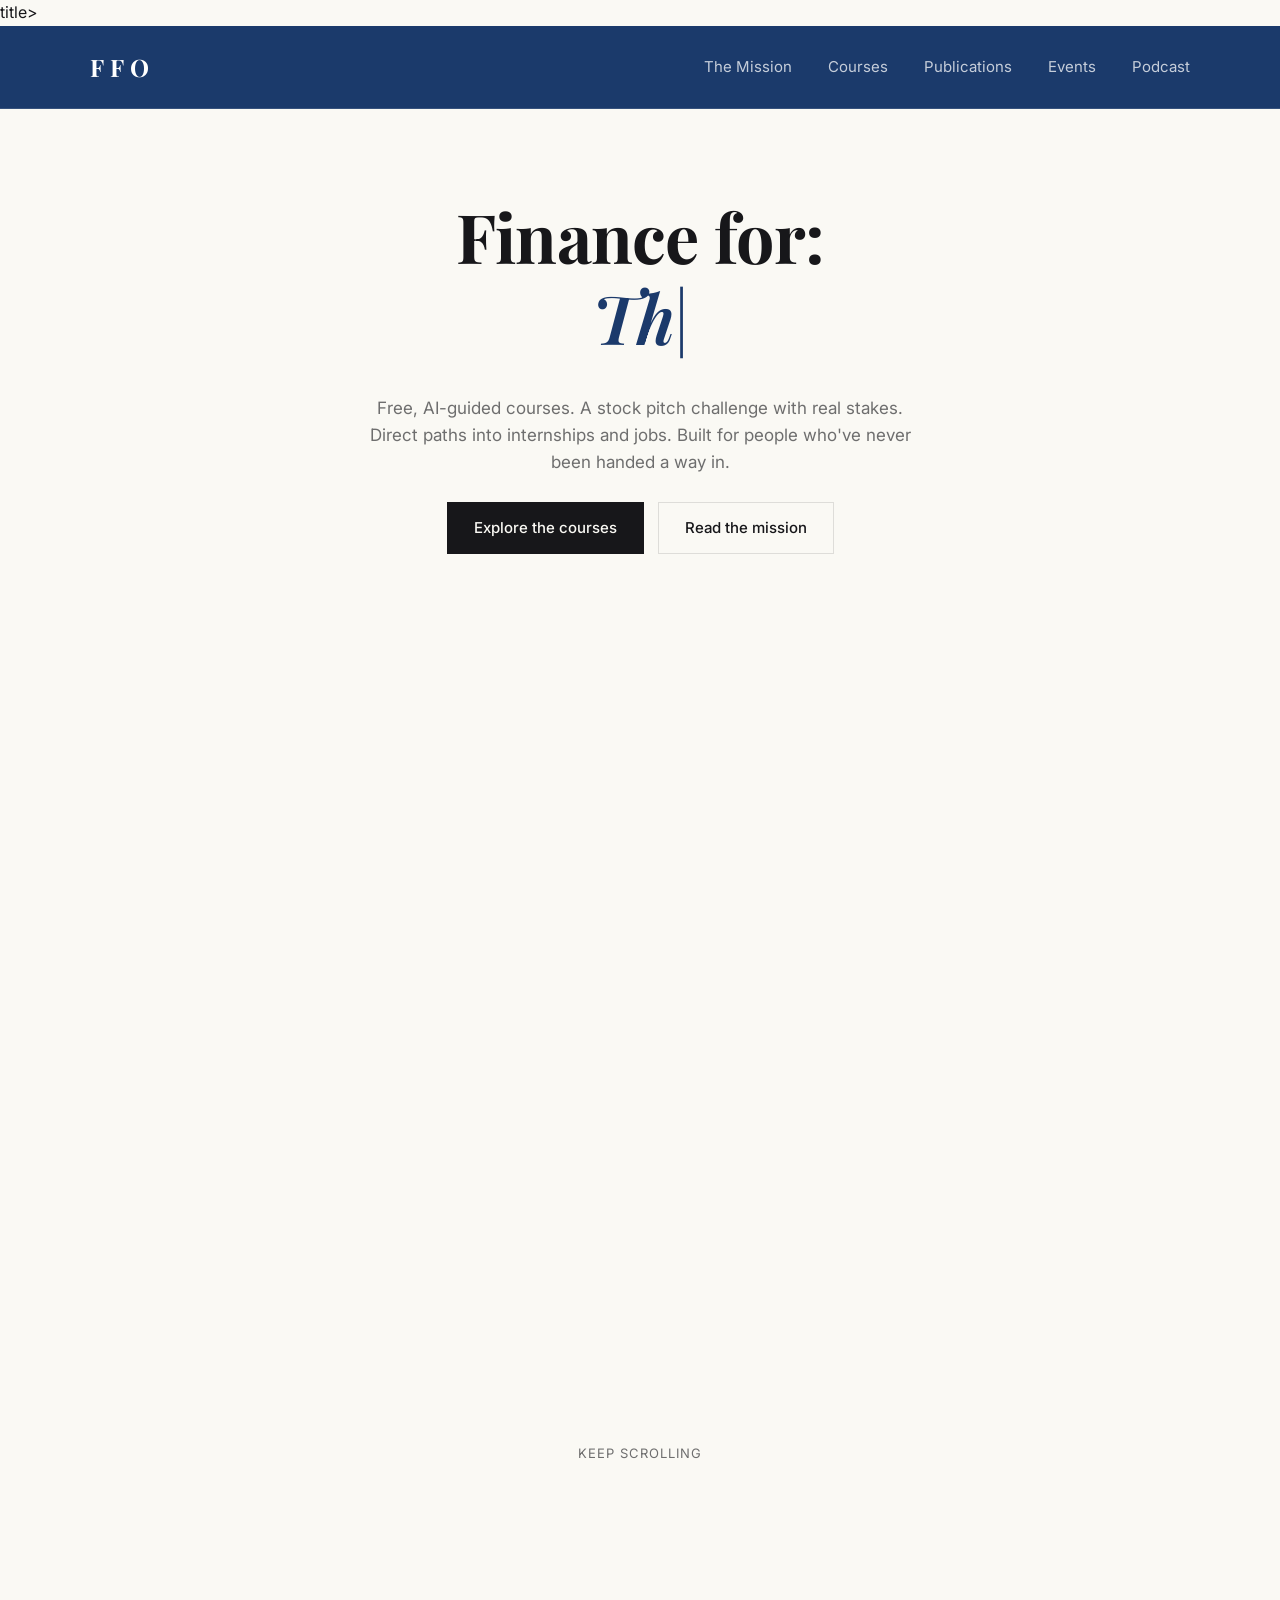
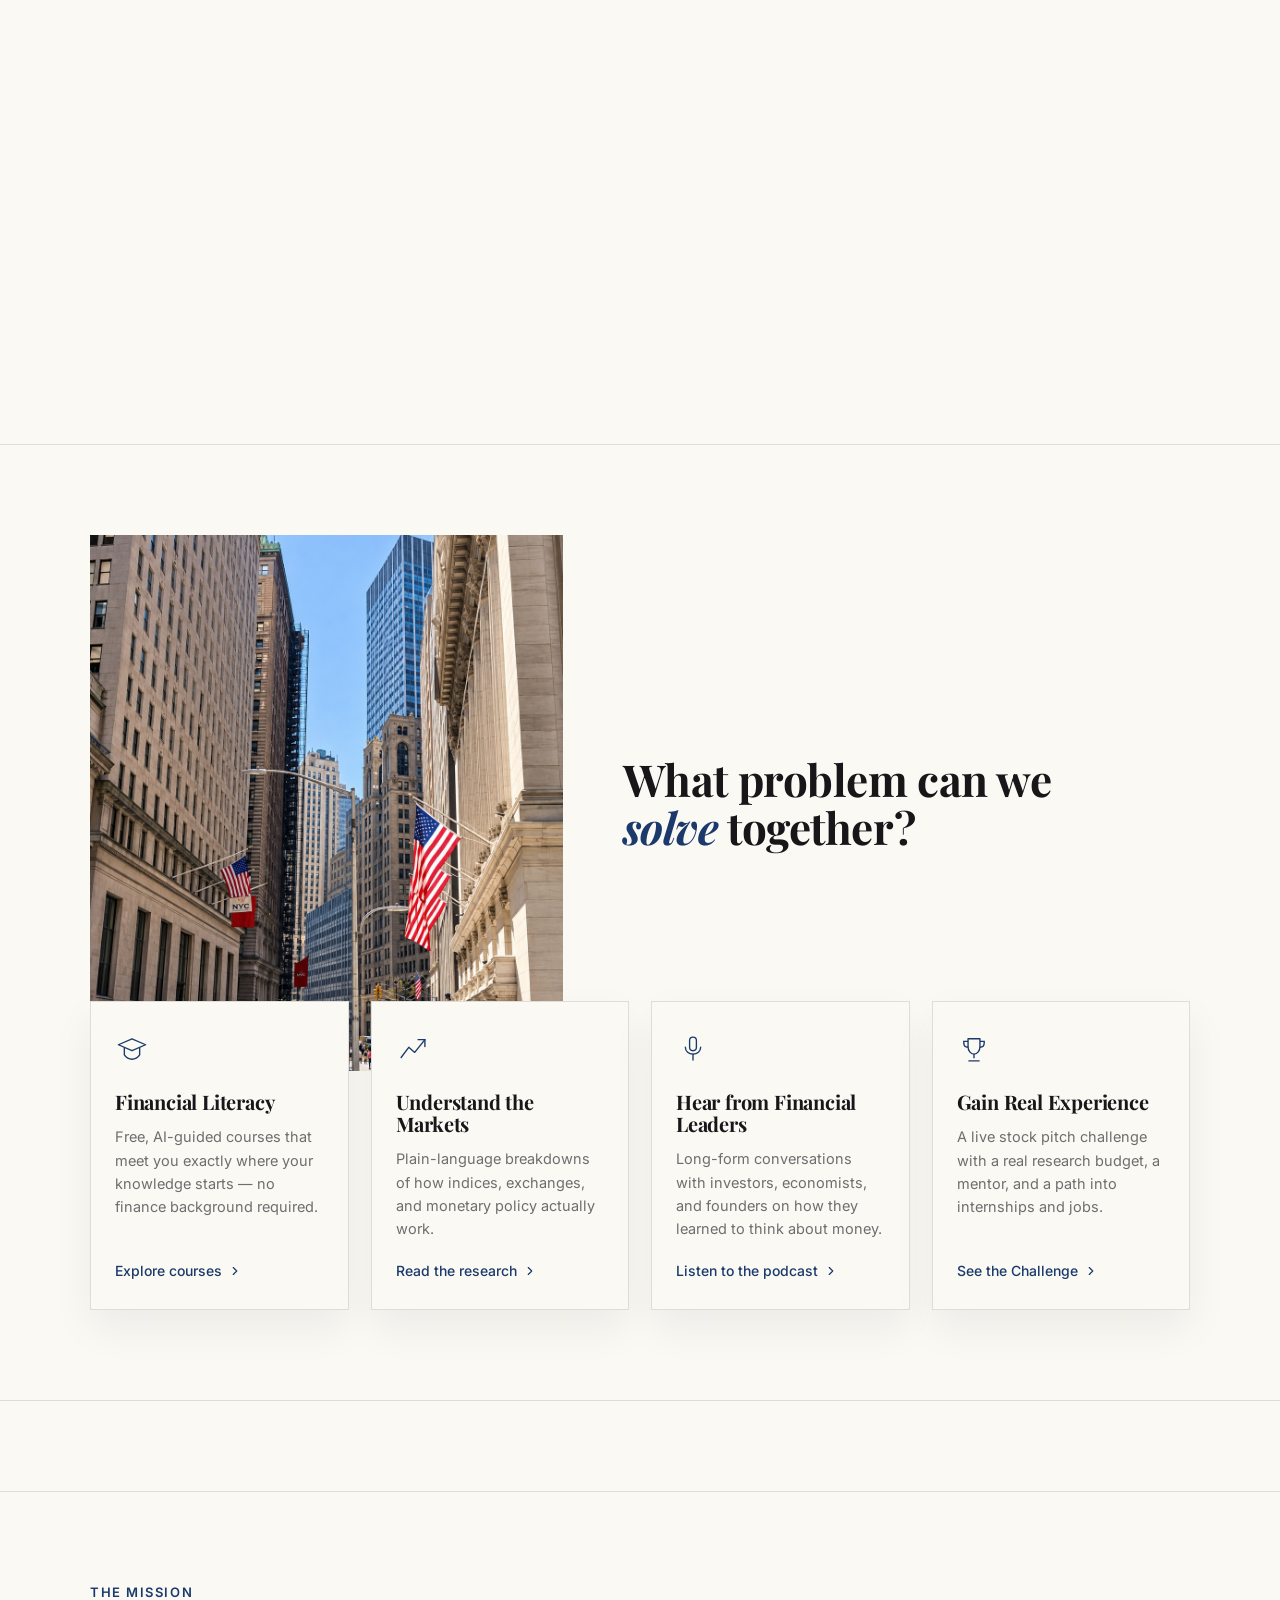
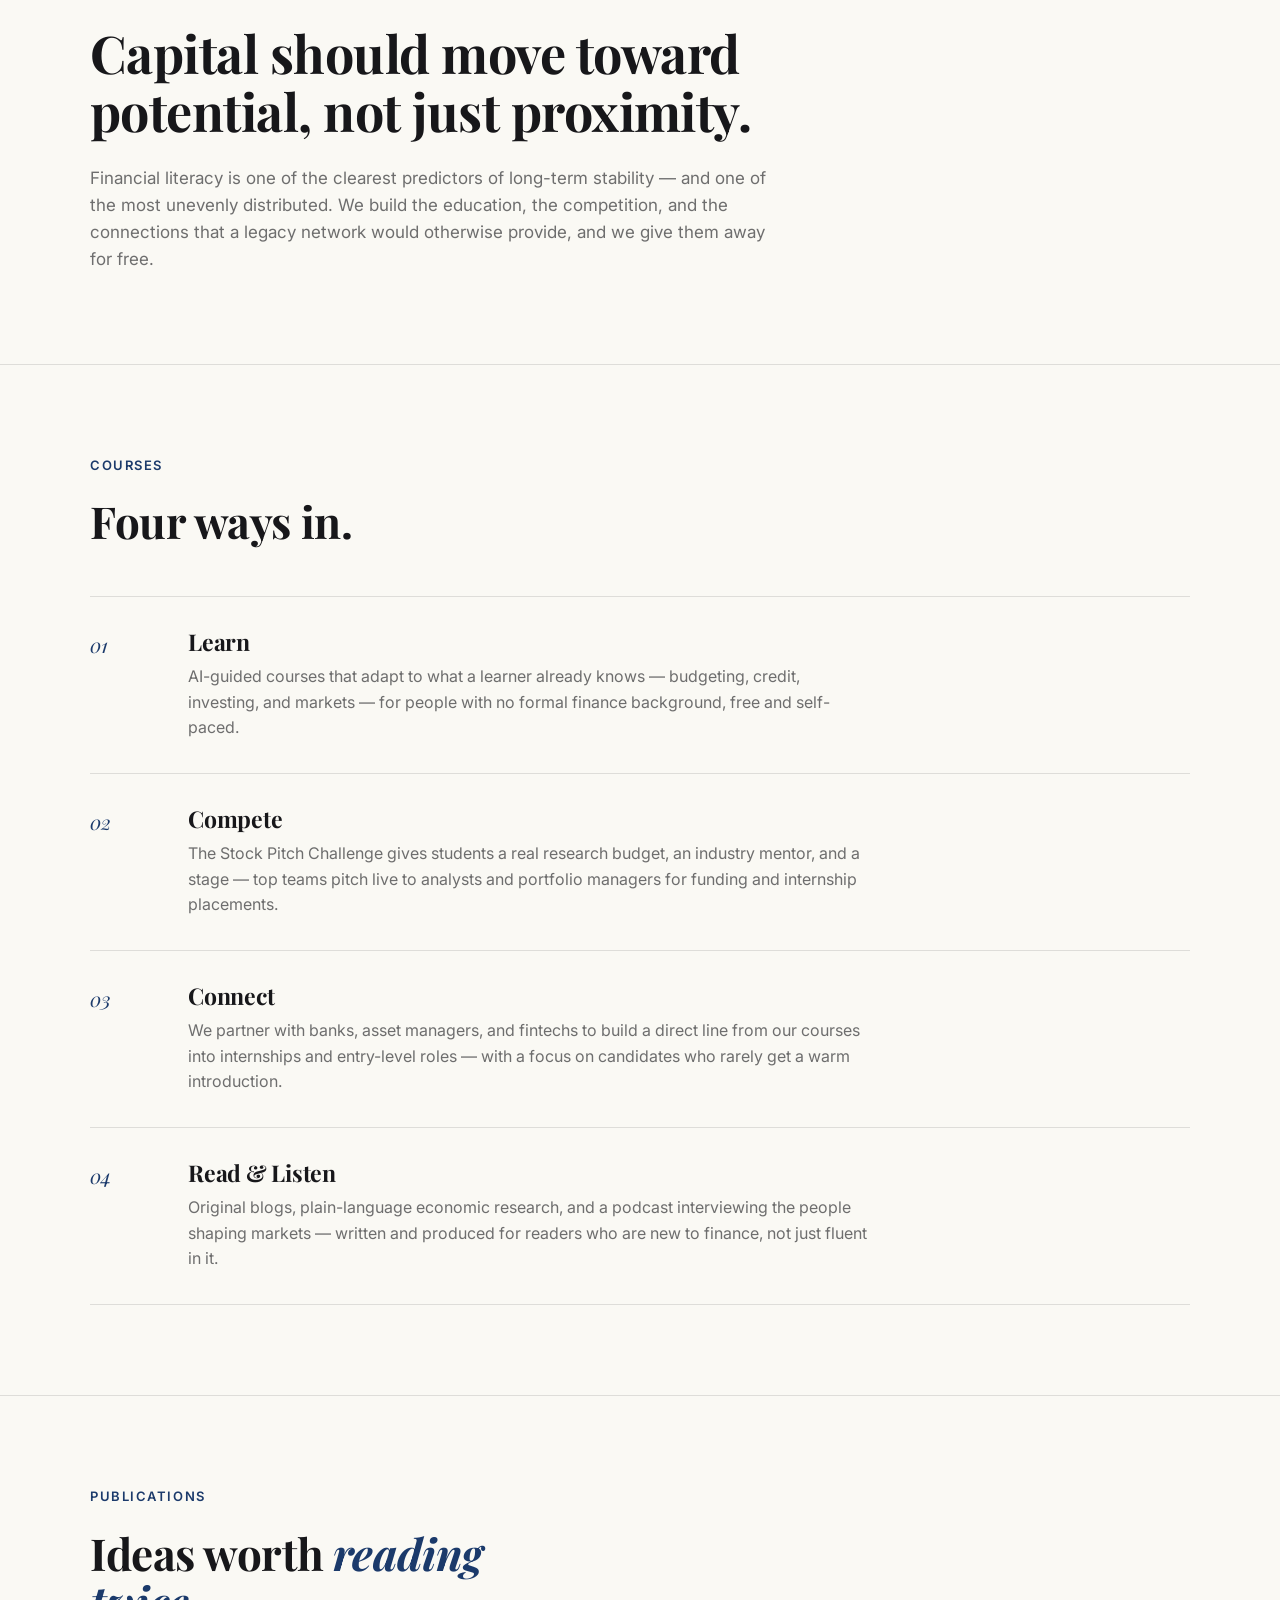
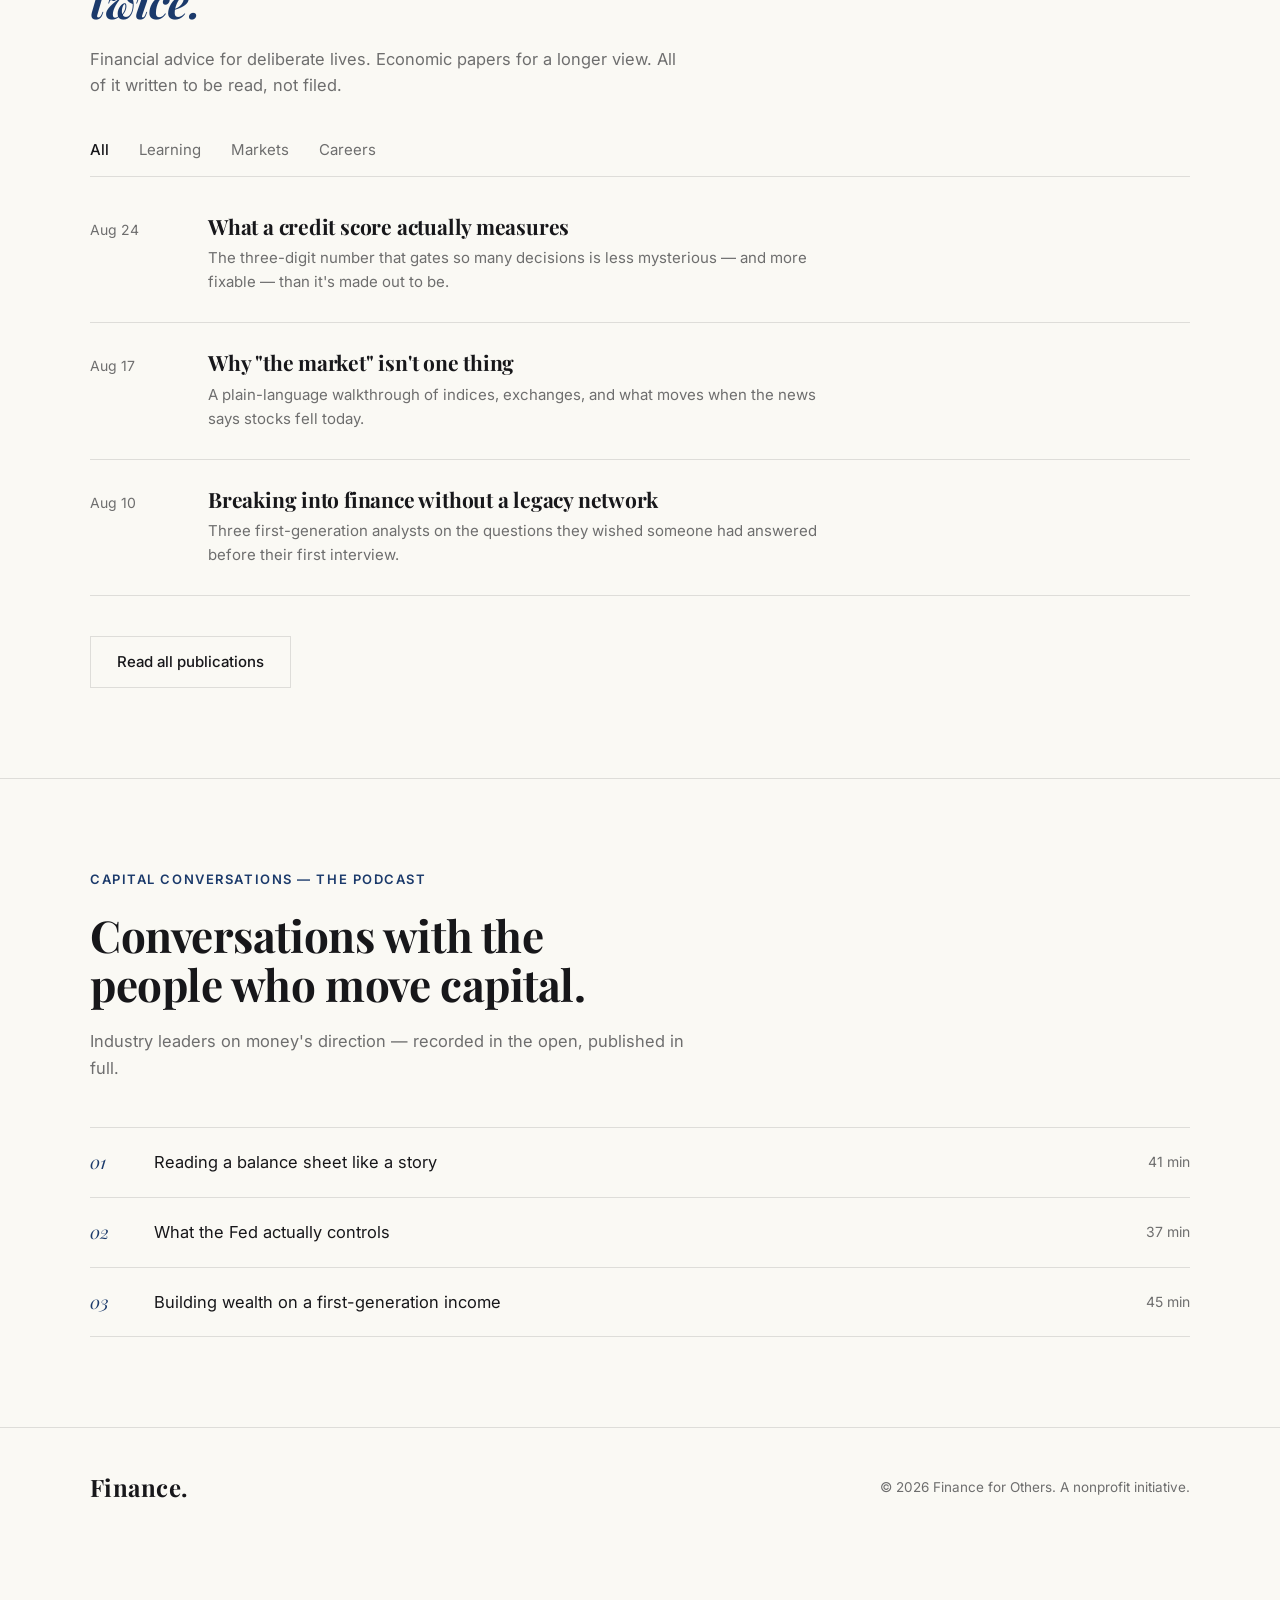
==== index.html @ cf1dfcec "Update index.html" ====
<!DOCTYPE html>
<html lang="en">
<head>
<meta charset="UTF-8">
<meta name="viewport" content="width=device-width, initial-scale=1.0">
<title>Finance for Others — Capital as a Bridge</title>title>
<meta name="description" content="Free AI-guided finance courses, a global stock pitch challenge, and real pathways into finance careers for people who've been kept outside the room.">
<link rel="preconnect" href="https://fonts.googleapis.com">
<link rel="preconnect" href="https://fonts.gstatic.com" crossorigin>
<link href="https://fonts.googleapis.com/css2?family=Playfair+Display:ital,wght@0,500;0,700;1,600;1,700&family=Inter:wght@400;500;600&family=Dancing+Script:wght@700&display=swap" rel="stylesheet">
<link rel="stylesheet" href="styles.css">
</head>
<body>

<header class="site-header">
  <div class="wrap header-row">
    <a href="index.html" class="wordmark">F F O</a>
    <nav class="main-nav">
      <a href="#mission">The Mission</a>
      <a href="#programs">Courses</a>
      <a href="publications.html">Publications</a>
      <a href="events.html">Events</a>
      <a href="#podcast">Podcast</a>
    </nav>
    <button class="nav-toggle" id="navToggle" aria-label="Menu">Menu</button>
  </div>
</header>

<section class="hero">
  <div class="wrap hero-grid">
    <h1 class="hero-line">
  <span class="hero-static">Finance for:</span>
  <span class="hero-dynamic"><span class="typed-word" id="typedWord"></span><span class="type-cursor">|</span></span>
</h1>
  </div>
  <div class="wrap hero-sub-row">
    <p class="hero-sub">Free, AI-guided courses. A stock pitch challenge with real stakes. Direct paths into internships and jobs. Built for people who've never been handed a way in.</p>
    <div class="hero-actions">
      <a href="#programs" class="btn btn-dark">Explore the courses</a>
      <a href="#mission" class="btn btn-ghost">Read the mission</a>
    </div>
  </div>
</section>

<section class="chart-scroll" id="chartScroll">
  <div class="chart-scroll-track">
    <div class="chart-sticky">
      <svg class="scroll-chart-svg" viewBox="0 0 1200 460" preserveAspectRatio="xMidYMid meet" xmlns="http://www.w3.org/2000/svg" aria-hidden="true">
        <line x1="32.4" y1="357.3" x2="32.4" y2="430.0" stroke="var(--candle-up)" stroke-width="2"/>
        <rect x="19.4" y="381.3" width="26.0" height="13.9" fill="var(--candle-up)"/>
        <line x1="77.8" y1="343.6" x2="77.8" y2="406.1" stroke="var(--candle-up)" stroke-width="2"/>
        <rect x="64.8" y="366.0" width="26.0" height="15.2" fill="var(--candle-up)"/>
        <line x1="123.2" y1="343.5" x2="123.2" y2="404.0" stroke="var(--candle-down)" stroke-width="2"/>
        <rect x="110.2" y="366.0" width="26.0" height="11.9" fill="var(--candle-down)"/>
        <line x1="168.6" y1="320.9" x2="168.6" y2="394.3" stroke="var(--candle-up)" stroke-width="2"/>
        <rect x="155.6" y="331.1" width="26.0" height="46.8" fill="var(--candle-up)"/>
        <line x1="214.0" y1="299.7" x2="214.0" y2="380.0" stroke="var(--candle-down)" stroke-width="2"/>
        <rect x="201.0" y="331.1" width="26.0" height="20.9" fill="var(--candle-down)"/>
        <line x1="259.4" y1="315.5" x2="259.4" y2="413.7" stroke="var(--candle-down)" stroke-width="2"/>
        <rect x="246.4" y="352.0" width="26.0" height="25.6" fill="var(--candle-down)"/>
        <line x1="304.9" y1="318.6" x2="304.9" y2="389.7" stroke="var(--candle-up)" stroke-width="2"/>
        <rect x="291.9" y="344.3" width="26.0" height="33.4" fill="var(--candle-up)"/>
        <line x1="350.3" y1="321.2" x2="350.3" y2="381.7" stroke="var(--candle-down)" stroke-width="2"/>
        <rect x="337.3" y="344.3" width="26.0" height="28.2" fill="var(--candle-down)"/>
        <line x1="395.7" y1="357.9" x2="395.7" y2="392.1" stroke="var(--candle-down)" stroke-width="2"/>
        <rect x="382.7" y="372.5" width="26.0" height="11.3" fill="var(--candle-down)"/>
        <line x1="441.1" y1="348.3" x2="441.1" y2="416.2" stroke="var(--candle-up)" stroke-width="2"/>
        <rect x="428.1" y="368.8" width="26.0" height="15.1" fill="var(--candle-up)"/>
        <line x1="486.5" y1="322.0" x2="486.5" y2="391.0" stroke="var(--candle-up)" stroke-width="2"/>
        <rect x="473.5" y="348.4" width="26.0" height="20.4" fill="var(--candle-up)"/>
        <line x1="531.9" y1="293.2" x2="531.9" y2="364.0" stroke="var(--candle-up)" stroke-width="2"/>
        <rect x="518.9" y="314.2" width="26.0" height="34.2" fill="var(--candle-up)"/>
        <line x1="577.3" y1="210.8" x2="577.3" y2="346.5" stroke="var(--candle-up)" stroke-width="2"/>
        <rect x="564.3" y="247.7" width="26.0" height="66.5" fill="var(--candle-up)"/>
        <line x1="622.7" y1="192.4" x2="622.7" y2="262.0" stroke="var(--candle-up)" stroke-width="2"/>
        <rect x="609.7" y="209.2" width="26.0" height="38.5" fill="var(--candle-up)"/>
        <line x1="668.1" y1="199.7" x2="668.1" y2="241.1" stroke="var(--candle-down)" stroke-width="2"/>
        <rect x="655.1" y="209.2" width="26.0" height="2.5" fill="var(--candle-down)"/>
        <line x1="713.5" y1="169.6" x2="713.5" y2="229.9" stroke="var(--candle-up)" stroke-width="2"/>
        <rect x="700.5" y="202.1" width="26.0" height="8.9" fill="var(--candle-up)"/>
        <line x1="758.9" y1="106.9" x2="758.9" y2="209.5" stroke="var(--candle-up)" stroke-width="2"/>
        <rect x="745.9" y="139.4" width="26.0" height="62.7" fill="var(--candle-up)"/>
        <line x1="804.3" y1="105.0" x2="804.3" y2="170.2" stroke="var(--candle-down)" stroke-width="2"/>
        <rect x="791.3" y="139.4" width="26.0" height="9.4" fill="var(--candle-down)"/>
        <line x1="849.7" y1="64.9" x2="849.7" y2="158.4" stroke="var(--candle-up)" stroke-width="2"/>
        <rect x="836.7" y="84.0" width="26.0" height="64.8" fill="var(--candle-up)"/>
        <line x1="895.1" y1="22.6" x2="895.1" y2="99.5" stroke="var(--candle-up)" stroke-width="2"/>
        <rect x="882.1" y="53.0" width="26.0" height="31.0" fill="var(--candle-up)"/>
        <line x1="940.6" y1="35.8" x2="940.6" y2="110.3" stroke="var(--candle-down)" stroke-width="2"/>
        <rect x="927.6" y="53.0" width="26.0" height="21.2" fill="var(--candle-down)"/>
        <line x1="986.0" y1="20.0" x2="986.0" y2="89.0" stroke="var(--candle-up)" stroke-width="2"/>
        <rect x="973.0" y="30.9" width="26.0" height="43.4" fill="var(--candle-up)"/>
        <line x1="1031.4" y1="21.7" x2="1031.4" y2="81.9" stroke="var(--candle-down)" stroke-width="2"/>
        <rect x="1018.4" y="30.9" width="26.0" height="19.9" fill="var(--candle-down)"/>
        <line x1="1076.8" y1="26.8" x2="1076.8" y2="84.0" stroke="var(--candle-down)" stroke-width="2"/>
        <rect x="1063.8" y="50.8" width="26.0" height="12.5" fill="var(--candle-down)"/>
        <line x1="1122.2" y1="34.2" x2="1122.2" y2="85.9" stroke="var(--candle-down)" stroke-width="2"/>
        <rect x="1109.2" y="63.3" width="26.0" height="11.3" fill="var(--candle-down)"/>
        <line x1="1167.6" y1="31.4" x2="1167.6" y2="94.5" stroke="var(--candle-up)" stroke-width="2"/>
        <rect x="1154.6" y="42.2" width="26.0" height="32.4" fill="var(--candle-up)"/>
      </svg>
            <div class="chart-mask" id="chartMask"></div>
      <p class="chart-scroll-hint">Keep scrolling</p>
    </div>
  </div>
</section>

<section class="solve">
  <div class="wrap solve-top">
        <div class="solve-illustration" aria-hidden="true">
      <img src="wall-street.jpg" alt="" loading="lazy">
    </div>
    <div class="solve-copy">
      <h2 class="section-headline solve-headline">What problem can we <em>solve</em> together?</h2>
    </div>
  </div>

  <div class="wrap">
    <div class="solve-cards">
      <a class="solve-card" href="#programs">
        <span class="solve-icon">
          <svg viewBox="0 0 40 40" fill="none" xmlns="http://www.w3.org/2000/svg">
            <path d="M20 8L36 15L20 22L4 15L20 8Z" stroke="var(--navy)" stroke-width="1.6" stroke-linejoin="round"/>
            <path d="M11 18V27C11 27 14.5 32 20 32C25.5 32 29 27 29 27V18" stroke="var(--navy)" stroke-width="1.6"/>
          </svg>
        </span>
        <h3>Financial Literacy</h3>
        <p>Free, AI-guided courses that meet you exactly where your knowledge starts — no finance background required.</p>
        <span class="solve-link">Explore courses <svg width="14" height="14" viewBox="0 0 24 24" fill="none"><path d="M9 6L15 12L9 18" stroke="currentColor" stroke-width="2" stroke-linecap="round" stroke-linejoin="round"/></svg></span>
      </a>

      <a class="solve-card" href="publications.html?category=Markets">
        <span class="solve-icon">
          <svg viewBox="0 0 40 40" fill="none" xmlns="http://www.w3.org/2000/svg">
            <path d="M6 30L15 18L22 24L34 9" stroke="var(--navy)" stroke-width="1.6" stroke-linecap="round" stroke-linejoin="round"/>
            <path d="M26 9H34V17" stroke="var(--navy)" stroke-width="1.6" stroke-linecap="round" stroke-linejoin="round"/>
          </svg>
        </span>
        <h3>Understand the Markets</h3>
        <p>Plain-language breakdowns of how indices, exchanges, and monetary policy actually work.</p>
        <span class="solve-link">Read the research <svg width="14" height="14" viewBox="0 0 24 24" fill="none"><path d="M9 6L15 12L9 18" stroke="currentColor" stroke-width="2" stroke-linecap="round" stroke-linejoin="round"/></svg></span>
      </a>

      <a class="solve-card" href="#podcast">
        <span class="solve-icon">
          <svg viewBox="0 0 40 40" fill="none" xmlns="http://www.w3.org/2000/svg">
            <rect x="16" y="6" width="8" height="16" rx="4" stroke="var(--navy)" stroke-width="1.6"/>
            <path d="M11 18C11 23 15 26 20 26C25 26 29 23 29 18" stroke="var(--navy)" stroke-width="1.6" stroke-linecap="round"/>
            <line x1="20" y1="26" x2="20" y2="33" stroke="var(--navy)" stroke-width="1.6" stroke-linecap="round"/>
          </svg>
        </span>
        <h3>Hear from Financial Leaders</h3>
        <p>Long-form conversations with investors, economists, and founders on how they learned to think about money.</p>
        <span class="solve-link">Listen to the podcast <svg width="14" height="14" viewBox="0 0 24 24" fill="none"><path d="M9 6L15 12L9 18" stroke="currentColor" stroke-width="2" stroke-linecap="round" stroke-linejoin="round"/></svg></span>
      </a>

      <a class="solve-card" href="events.html">
        <span class="solve-icon">
          <svg viewBox="0 0 40 40" fill="none" xmlns="http://www.w3.org/2000/svg">
            <path d="M13 8H27V17C27 22 24 26 20 26C16 26 13 22 13 17V8Z" stroke="var(--navy)" stroke-width="1.6" stroke-linejoin="round"/>
            <path d="M13 11H8V13C8 16 10 18 13 18" stroke="var(--navy)" stroke-width="1.6"/>
            <path d="M27 11H32V13C32 16 30 18 27 18" stroke="var(--navy)" stroke-width="1.6"/>
            <line x1="20" y1="26" x2="20" y2="31" stroke="var(--navy)" stroke-width="1.6"/>
            <line x1="14" y1="34" x2="26" y2="34" stroke="var(--navy)" stroke-width="1.6" stroke-linecap="round"/>
          </svg>
        </span>
        <h3>Gain Real Experience</h3>
        <p>A live stock pitch challenge with a real research budget, a mentor, and a path into internships and jobs.</p>
        <span class="solve-link">See the Challenge <svg width="14" height="14" viewBox="0 0 24 24" fill="none"><path d="M9 6L15 12L9 18" stroke="currentColor" stroke-width="2" stroke-linecap="round" stroke-linejoin="round"/></svg></span>
      </a>
    </div>
  </div>
</section>

<section class="mission" id="mission">

<section class="mission" id="mission">
  <div class="wrap">
    <span class="eyebrow">The Mission</span>
    <h2 class="mission-headline">Capital should move toward<br>potential, not just proximity.</h2>
    <p class="mission-sub">Financial literacy is one of the clearest predictors of long-term stability — and one of the most unevenly distributed. We build the education, the competition, and the connections that a legacy network would otherwise provide, and we give them away for free.</p>
  </div>
</section>

<section class="programs" id="programs">
  <div class="wrap">
    <span class="eyebrow">Courses</span>
    <h2 class="section-headline">Four ways in.</h2>

    <div class="program-list">
      <div class="program-item">
        <span class="program-index">01</span>
        <div>
          <h3>Learn</h3>
          <p>AI-guided courses that adapt to what a learner already knows — budgeting, credit, investing, and markets — for people with no formal finance background, free and self-paced.</p>
        </div>
      </div>
      <div class="program-item">
        <span class="program-index">02</span>
        <div>
          <h3>Compete</h3>
          <p>The Stock Pitch Challenge gives students a real research budget, an industry mentor, and a stage — top teams pitch live to analysts and portfolio managers for funding and internship placements.</p>
        </div>
      </div>
      <div class="program-item">
        <span class="program-index">03</span>
        <div>
          <h3>Connect</h3>
          <p>We partner with banks, asset managers, and fintechs to build a direct line from our courses into internships and entry-level roles — with a focus on candidates who rarely get a warm introduction.</p>
        </div>
      </div>
      <div class="program-item">
        <span class="program-index">04</span>
        <div>
          <h3>Read &amp; Listen</h3>
          <p>Original blogs, plain-language economic research, and a podcast interviewing the people shaping markets — written and produced for readers who are new to finance, not just fluent in it.</p>
        </div>
      </div>
    </div>
  </div>
</section>

<section class="insights" id="insights">
  <div class="wrap">
    <span class="eyebrow">Publications</span>
    <h2 class="section-headline">Ideas worth <em>reading twice.</em></h2>
    <p class="section-sub">Financial advice for deliberate lives. Economic papers for a longer view. All of it written to be read, not filed.</p>

    <div class="tab-row">
      <span class="tab active">All</span>
      <span class="tab">Learning</span>
      <span class="tab">Markets</span>
      <span class="tab">Careers</span>
    </div>

    <div class="post-list">
      <div class="post-row">
        <span class="post-date">Aug 24</span>
        <div>
          <h3>What a credit score actually measures</h3>
          <p>The three-digit number that gates so many decisions is less mysterious — and more fixable — than it's made out to be.</p>
        </div>
      </div>
      <div class="post-row">
        <span class="post-date">Aug 17</span>
        <div>
          <h3>Why "the market" isn't one thing</h3>
          <p>A plain-language walkthrough of indices, exchanges, and what moves when the news says stocks fell today.</p>
        </div>
      </div>
      <div class="post-row">
        <span class="post-date">Aug 10</span>
        <div>
          <h3>Breaking into finance without a legacy network</h3>
          <p>Three first-generation analysts on the questions they wished someone had answered before their first interview.</p>
        </div>
      </div>
    </div>
    <div style="margin-top:40px;">
      <a href="publications.html" class="btn btn-ghost">Read all publications</a>
    </div>
  </div>
</section>

<section class="podcast" id="podcast">
  <div class="wrap">
    <span class="eyebrow">Capital Conversations — The Podcast</span>
    <h2 class="section-headline">Conversations with the<br>people who move capital.</h2>
    <p class="section-sub">Industry leaders on money's direction — recorded in the open, published in full.</p>

    <div class="episode-list">
      <div class="episode-row">
        <span class="episode-index">01</span>
        <div class="episode-title">Reading a balance sheet like a story</div>
        <span class="episode-len">41 min</span>
      </div>
      <div class="episode-row">
        <span class="episode-index">02</span>
        <div class="episode-title">What the Fed actually controls</div>
        <span class="episode-len">37 min</span>
      </div>
      <div class="episode-row">
        <span class="episode-index">03</span>
        <div class="episode-title">Building wealth on a first-generation income</div>
        <span class="episode-len">45 min</span>
      </div>
    </div>
  </div>
</section>

<footer class="site-footer">
  <div class="wrap footer-row">
    <a href="index.html" class="wordmark">Finance<span class="dot">.</span></a>
    <p class="footer-note">© 2026 Finance for Others. A nonprofit initiative.</p>
  </div>
</footer>

<script>
  document.getElementById('navToggle').addEventListener('click', function () {
    document.querySelector('.main-nav').classList.toggle('open');
  });

  // Typewriter effect cycling through words
  (function () {
    var words = ['Others', 'The Community', 'The Future'];
    var el = document.getElementById('typedWord');
    var wordIndex = 0, charIndex = 0, deleting = false;

    function tick() {
      var current = words[wordIndex];
      if (!deleting) {
        charIndex++;
        el.textContent = current.slice(0, charIndex);
        if (charIndex === current.length) {
          deleting = true;
          setTimeout(tick, 1400); // pause on full word
          return;
        }
      } else {
        charIndex--;
        el.textContent = current.slice(0, charIndex);
        if (charIndex === 0) {
          deleting = false;
          wordIndex = (wordIndex + 1) % words.length;
        }
      }
      setTimeout(tick, deleting ? 45 : 90);
    }
    tick();
  })();

  // Scroll-driven candlestick reveal
  (function () {
    var section = document.getElementById('chartScroll');
    var mask = document.getElementById('chartMask');
    if (!section || !mask) return;

    function update() {
      var rect = section.getBoundingClientRect();
      var vh = window.innerHeight;
      var trackHeight = rect.height - vh;
      if (trackHeight <= 0) return;
      var scrolled = -rect.top;
      var progress = Math.min(Math.max(scrolled / trackHeight, 0), 1);
      mask.style.width = (100 - progress * 100) + '%';
    }

    window.addEventListener('scroll', update, { passive: true });
    window.addEventListener('resize', update);
    update();
  })();
</script>
</body>
</html>
---- styles.css ----
:root {
  --paper: #FAF9F4;
  --ink: #17171A;
  --gray: #6E6E6E;
  --navy: #1B3A6B;
  --candle-up: #3F7A56;
  --candle-down: #B23A28;
  --line: rgba(23, 23, 26, 0.12);

  --font-display: "Playfair Display", Georgia, serif;
  --font-sans: "Inter", -apple-system, sans-serif;
  --font-script: "Dancing Script", cursive;

  --max-w: 1180px;
}

* { box-sizing: border-box; }

body {
  margin: 0;
  background: var(--paper);
  color: var(--ink);
  font-family: var(--font-sans);
  line-height: 1.6;
  -webkit-font-smoothing: antialiased;
}

.wrap { max-width: var(--max-w); margin: 0 auto; padding: 0 40px; }

a { color: inherit; text-decoration: none; }

h1, h2, h3 {
  font-family: var(--font-display);
  font-weight: 700;
  line-height: 1.1;
  margin: 0;
  letter-spacing: -0.01em;
}

p { margin: 0; }

em {
  font-style: italic;
  color: var(--navy);
}

.eyebrow {
  display: block;
  font-family: var(--font-sans);
  font-size: 13px;
  font-weight: 600;
  letter-spacing: 0.12em;
  text-transform: uppercase;
  color: var(--navy);
  margin-bottom: 22px;
}

.btn {
  display: inline-block;
  font-family: var(--font-sans);
  font-size: 15px;
  font-weight: 500;
  padding: 13px 26px;
  border: 1px solid transparent;
  cursor: pointer;
}
.btn-dark { background: var(--ink); color: var(--paper); }
.btn-dark:hover { background: #000; }
.btn-ghost { border-color: var(--line); color: var(--ink); }
.btn-ghost:hover { border-color: var(--ink); }

/* Header */
.site-header {
  padding: 22px 0;
  background: var(--navy);
  border-bottom: 1px solid rgba(255,255,255,0.12);
}
.header-row {
  display: flex;
  align-items: center;
  justify-content: space-between;
}
.wordmark {
  font-family: var(--font-display);
  font-size: 24px;
  font-weight: 700;
  color: #FFFFFF;
  letter-spacing: 0.02em;
}
.main-nav { display: flex; gap: 36px; }
.main-nav a {
  font-size: 15px;
  color: rgba(255,255,255,0.75);
}
.main-nav a:hover { color: #FFFFFF; }
.nav-toggle {
  display: none;
  background: none;
  border: 1px solid rgba(255,255,255,0.3);
  color: #FFFFFF;
  font-family: var(--font-sans);
  padding: 8px 14px;
  cursor: pointer;
}

@media (max-width: 780px) {
  .main-nav { display: none; flex-direction: column; gap: 14px; }
  .main-nav.open {
    display: flex;
    position: absolute;
    top: 74px;
    left: 0;
    right: 0;
    background: var(--navy);
    border-bottom: 1px solid rgba(255,255,255,0.12);
    padding: 20px 40px;
  }
  .nav-toggle { display: inline-block; }
}

/* Hero */
.hero { padding: 90px 0 50px; }
.hero-grid { text-align: center; }
.hero-line {
  font-size: clamp(36px, 6vw, 68px);
  color: var(--ink);
}
.hero-static, .hero-dynamic { display: block; }
.hero-dynamic { white-space: nowrap; margin-top: 6px; }

@media (max-width: 480px) {
  .hero-line { font-size: clamp(26px, 8.5vw, 68px); }
}
.typed-word {
  color: var(--navy);
  font-style: italic;
  font-weight: 600;
}
.type-cursor {
  color: var(--navy);
  font-weight: 400;
  animation: blink 1s step-end infinite;
}
@keyframes blink {
  0%, 100% { opacity: 1; }
  50% { opacity: 0; }
}
.hero-sub-row {
  margin-top: 40px;
  display: flex;
  justify-content: center;
  align-items: center;
  flex-direction: column;
  gap: 26px;
  text-align: center;
}
.hero-sub {
  max-width: 52ch;
  font-size: 17px;
  color: var(--gray);
}
.hero-actions { display: flex; gap: 14px; flex-wrap: wrap; justify-content: center; }

/* Scroll-triggered candlestick chart */
.chart-scroll { position: relative; }
.chart-scroll-track { height: 160vh; position: relative; }
.chart-sticky {
  position: sticky;
  top: 0;
  height: 100vh;
  display: flex;
  align-items: center;
  justify-content: center;
  overflow: hidden;
  background: var(--paper);
}
.scroll-chart-svg {
  width: 88%;
  max-width: 1200px;
  height: auto;
}
.chart-mask {
  position: absolute;
  top: 0;
  right: 0;
  height: 100%;
  width: 100%;
  background: var(--paper);
  z-index: 2;
}
.chart-scroll-hint {
  position: absolute;
  bottom: 40px;
  left: 50%;
  transform: translateX(-50%);
  font-family: var(--font-sans);
  font-size: 13px;
  letter-spacing: 0.08em;
  text-transform: uppercase;
  color: var(--gray);
  z-index: 3;
}

@media (max-width: 860px) {
  .chart-scroll-track { height: 130vh; }
}

/* Solve section */
.solve { padding: 90px 0 0; border-top: 1px solid var(--line); }
.solve-top {
  display: grid;
  grid-template-columns: 1fr 1.2fr;
  align-items: center;
  gap: 60px;
}
.solve-illustration {
  aspect-ratio: 3 / 3.4;
  overflow: hidden;
}
.solve-illustration img { width: 100%; height: 100%; object-fit: cover; display: block; }
.solve-headline { max-width: 16ch; }

.solve-cards {
  margin-top: -70px;
  position: relative;
  z-index: 2;
  display: grid;
  grid-template-columns: repeat(4, 1fr);
  gap: 22px;
  padding-bottom: 90px;
}
.solve-card {
  background: var(--paper);
  border: 1px solid var(--line);
  padding: 30px 24px 26px;
  display: flex;
  flex-direction: column;
  min-height: 300px;
  box-shadow: 0 18px 40px rgba(23,23,26,0.06);
  transition: transform 0.18s ease, box-shadow 0.18s ease;
}
.solve-card:hover {
  transform: translateY(-4px);
  box-shadow: 0 22px 46px rgba(23,23,26,0.1);
}
.solve-icon { display: block; margin-bottom: 18px; }
.solve-icon svg { width: 34px; height: 34px; }
.solve-card h3 {
  font-size: 20px;
  margin-bottom: 12px;
}
.solve-card p {
  font-size: 14.5px;
  color: var(--gray);
  flex-grow: 1;
}
.solve-link {
  margin-top: 20px;
  display: inline-flex;
  align-items: center;
  gap: 6px;
  font-family: var(--font-sans);
  font-size: 14px;
  font-weight: 500;
  color: var(--navy);
}

@media (max-width: 980px) {
  .solve-top { grid-template-columns: 1fr; }
  .solve-illustration { aspect-ratio: 16/9; }
  .solve-cards { grid-template-columns: repeat(2, 1fr); margin-top: 40px; }
}
@media (max-width: 560px) {
  .solve-cards { grid-template-columns: 1fr; }
}
/* Mission */
.mission { padding: 90px 0; border-top: 1px solid var(--line); }
.mission-headline { font-size: clamp(32px, 4.4vw, 52px); max-width: 20ch; }
.mission-sub { margin-top: 26px; max-width: 62ch; font-size: 17px; color: var(--gray); }

/* Section shared */
.section-headline { font-size: clamp(30px, 4vw, 44px); max-width: 18ch; }
.section-sub { margin-top: 20px; max-width: 60ch; font-size: 16.5px; color: var(--gray); }

/* Programs */
.programs { padding: 90px 0; border-top: 1px solid var(--line); }
.program-list { margin-top: 50px; }
.program-item {
  display: grid;
  grid-template-columns: 70px 1fr;
  gap: 28px;
  padding: 32px 0;
  border-top: 1px solid var(--line);
}
.program-list .program-item:last-child { border-bottom: 1px solid var(--line); }
.program-index {
  font-family: var(--font-display);
  font-style: italic;
  color: var(--navy);
  font-size: 20px;
}
.program-item h3 { font-size: 23px; margin-bottom: 10px; }
.program-item p { color: var(--gray); font-size: 16px; max-width: 68ch; }

@media (max-width: 600px) {
  .program-item { grid-template-columns: 40px 1fr; }
}

/* Insights */
.insights { padding: 90px 0; border-top: 1px solid var(--line); }
.tab-row { display: flex; gap: 30px; margin-top: 40px; border-bottom: 1px solid var(--line); padding-bottom: 14px; }
.tab { font-size: 15px; color: var(--gray); cursor: pointer; }
.tab.active { color: var(--ink); font-weight: 500; }
.post-list { margin-top: 10px; }
.post-row {
  display: grid;
  grid-template-columns: 90px 1fr;
  gap: 28px;
  padding: 28px 0;
  border-bottom: 1px solid var(--line);
}
.post-date { color: var(--gray); font-size: 14px; padding-top: 4px; }
.post-row h3 { font-size: 21px; }
.post-row p { margin-top: 8px; color: var(--gray); font-size: 15px; max-width: 68ch; }

@media (max-width: 600px) {
  .post-row { grid-template-columns: 1fr; gap: 6px; }
}

/* Podcast */
.podcast { padding: 90px 0; border-top: 1px solid var(--line); }
.episode-list { margin-top: 46px; }
.episode-row {
  display: grid;
  grid-template-columns: 44px 1fr auto;
  gap: 20px;
  align-items: center;
  padding: 20px 0;
  border-top: 1px solid var(--line);
}
.episode-list .episode-row:last-child { border-bottom: 1px solid var(--line); }
.episode-index { font-family: var(--font-display); font-style: italic; color: var(--navy); font-size: 18px; }
.episode-title { font-size: 16.5px; }
.episode-len { color: var(--gray); font-size: 14px; }

/* Footer */
.site-footer { padding: 40px 0; border-top: 1px solid var(--line); }
.site-footer .wordmark { color: var(--ink); }
.footer-row {
  display: flex;
  justify-content: space-between;
  align-items: center;
  flex-wrap: wrap;
  gap: 12px;
}
.footer-note { color: var(--gray); font-size: 13.5px; }

/* ---------------- Publications page ---------------- */
.pub-hero { padding: 70px 0 50px; border-bottom: 1px solid var(--line); }
.pub-hero-headline { max-width: none; }

#list-view .tab-row { margin-top: 44px; }
#list-view.hidden { display: none; }

.article-view { display: none; padding: 70px 0 100px; }
.article-view.visible { display: block; }
.back-link {
  font-size: 14.5px;
  color: var(--gray);
  border-bottom: 1px solid var(--line);
  padding-bottom: 3px;
}
.back-link:hover { color: var(--ink); border-bottom-color: var(--ink); }

.article-view article { max-width: 720px; margin: 46px auto 0; }
.article-view h1 { font-size: clamp(30px, 4vw, 44px); margin-top: 12px; }
.article-byline { margin-top: 18px; font-size: 14.5px; color: var(--gray); }
.article-body { margin-top: 34px; font-size: 18px; line-height: 1.75; }
.article-body p { margin-bottom: 22px; color: var(--ink); }
.article-body p:first-of-type::first-letter {
  font-family: var(--font-display);
  font-size: 56px;
  float: left;
  line-height: 0.8;
  padding: 6px 8px 0 0;
  color: var(--ink);
}
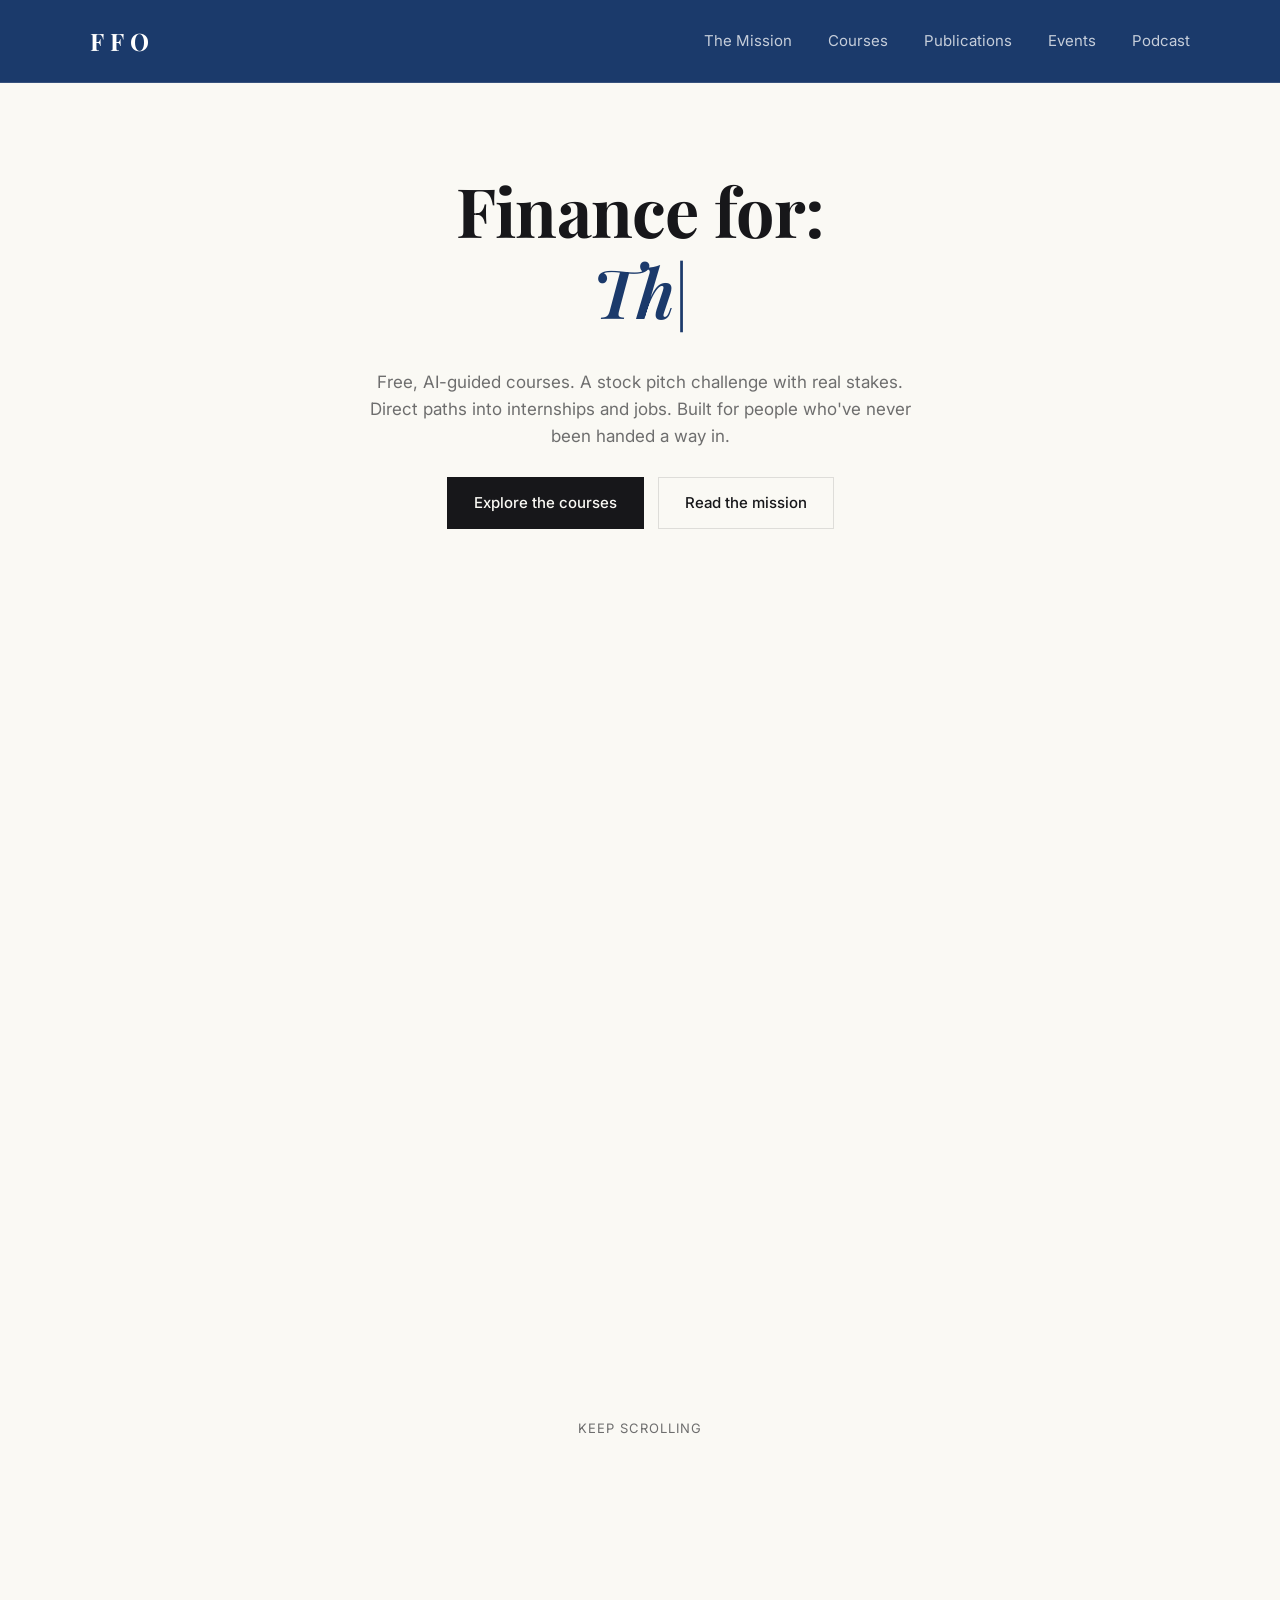
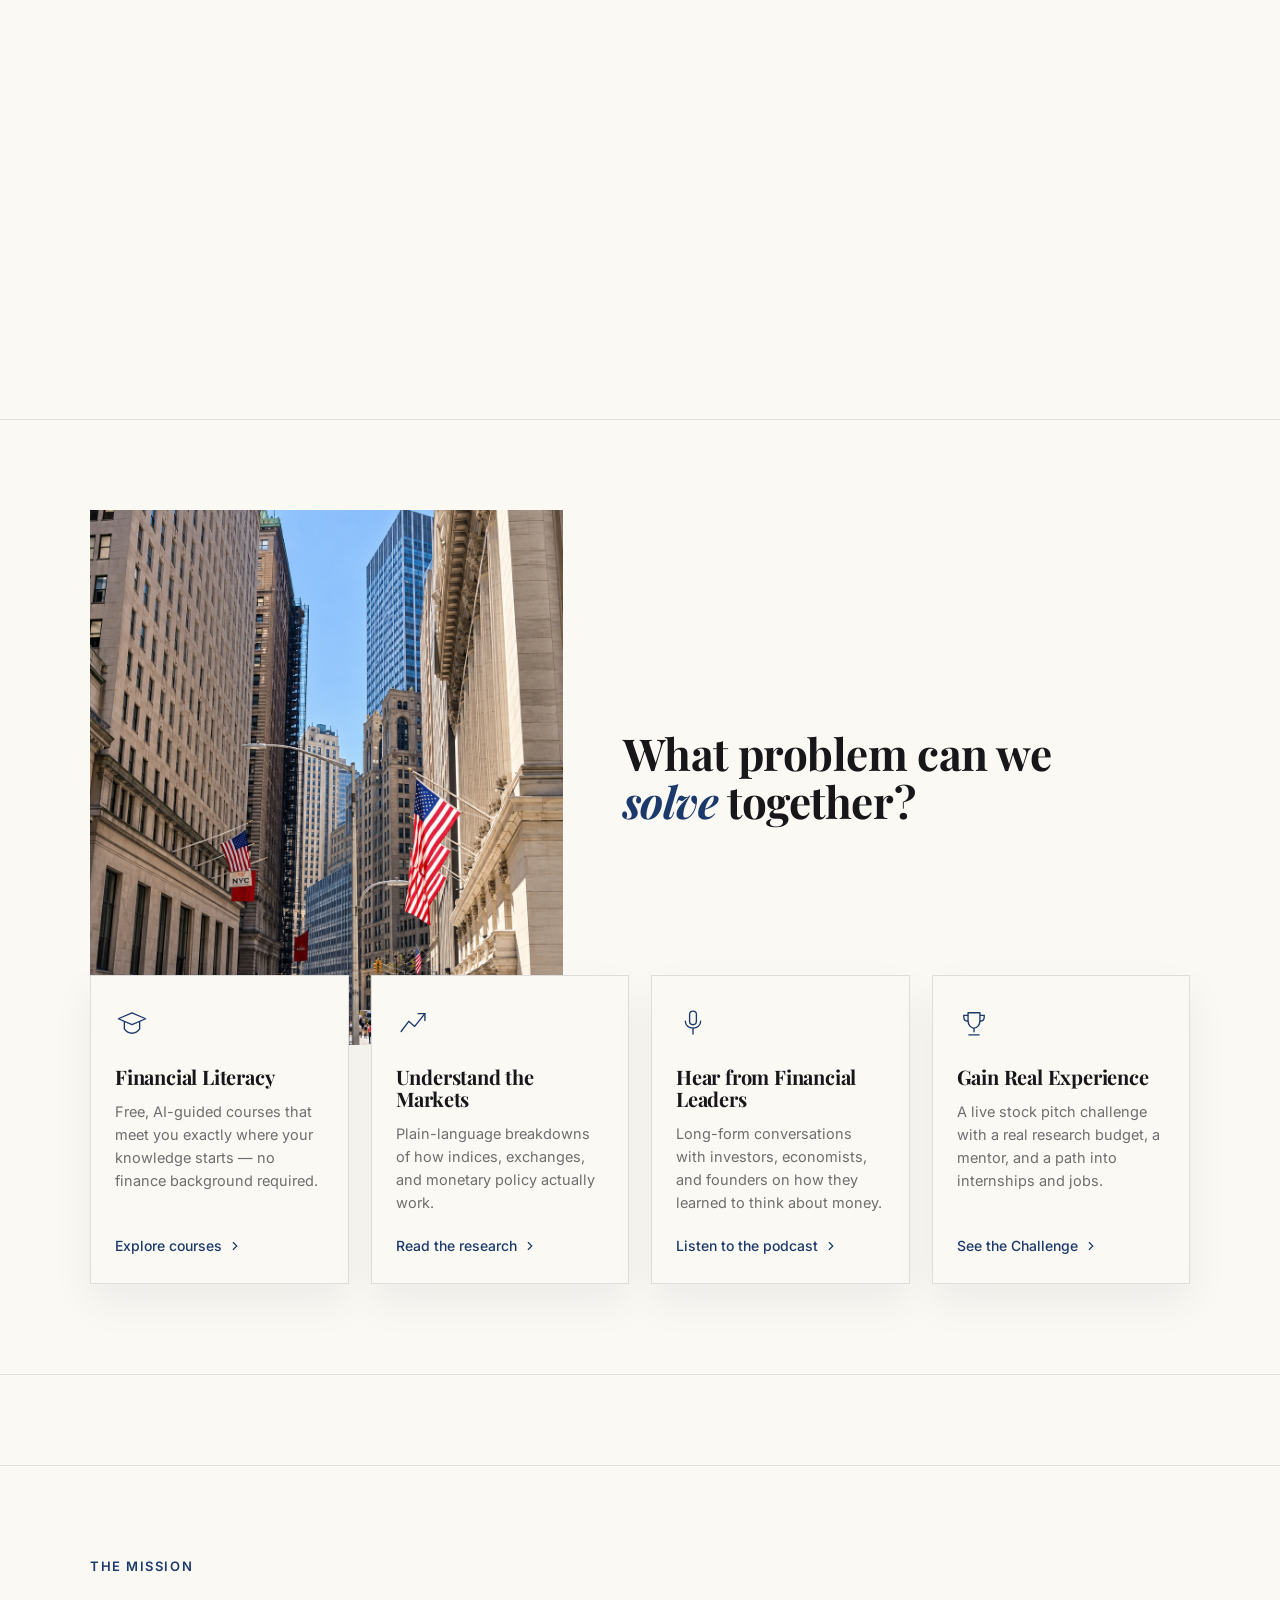
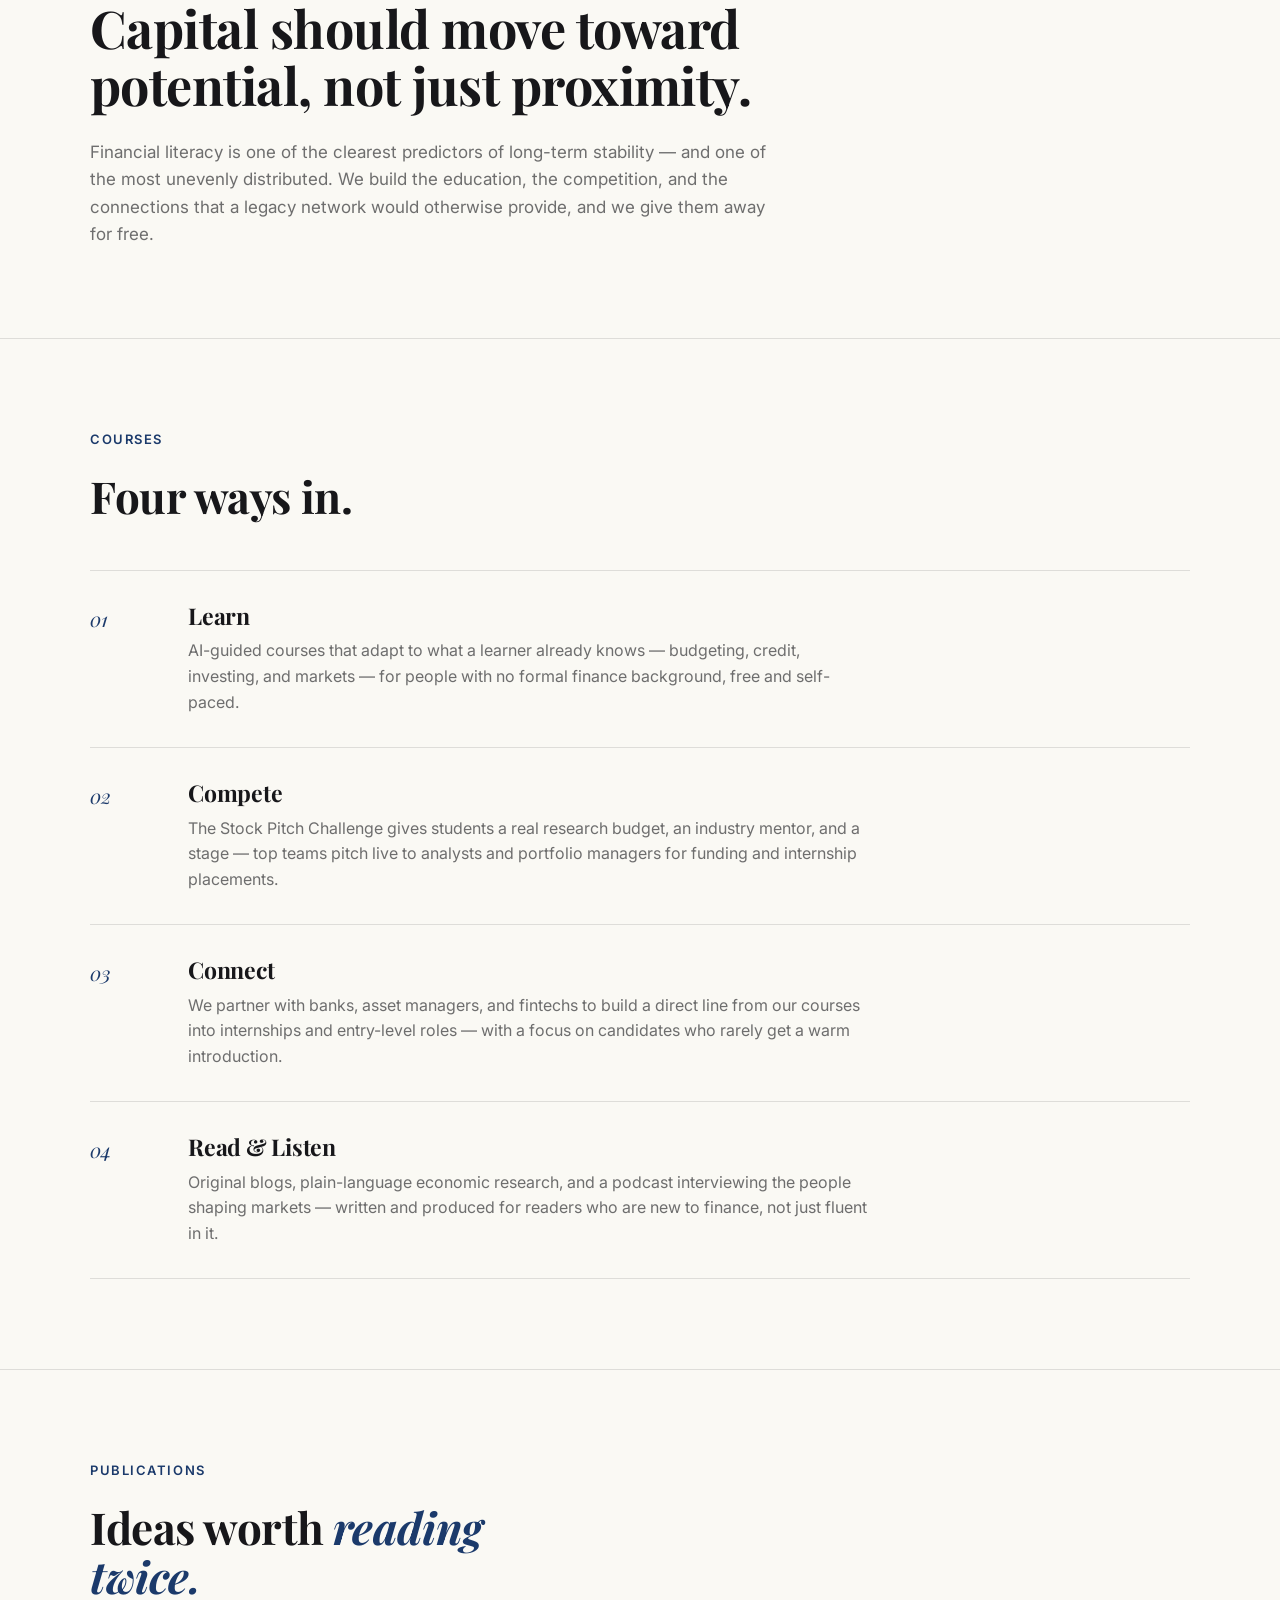
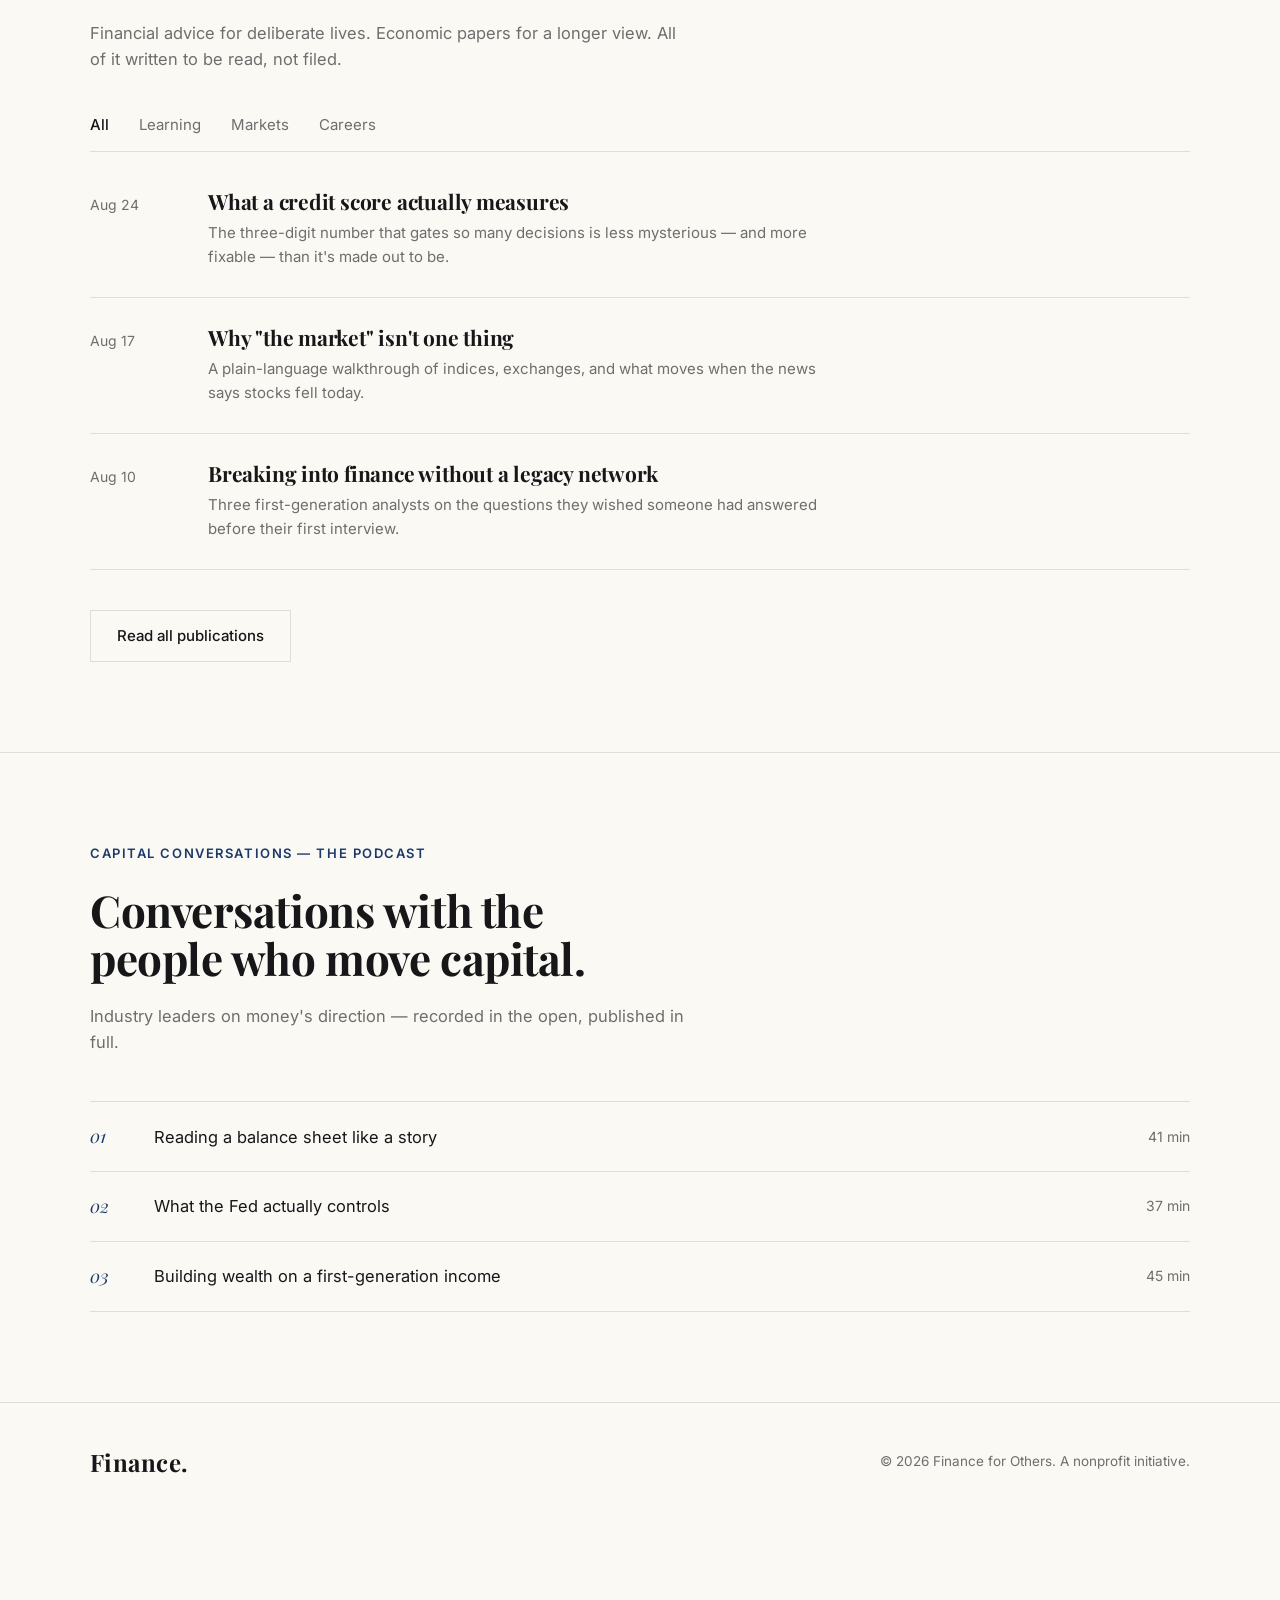
==== commit d3dc03f7: "Update index.html" ====
--- a/index.html
+++ b/index.html
@@ -3,7 +3,7 @@
 <head>
 <meta charset="UTF-8">
 <meta name="viewport" content="width=device-width, initial-scale=1.0">
-<title>Finance for Others — Capital as a Bridge</title>title>
+<title>Finance for Others — Capital as a Bridge</title>
 <meta name="description" content="Free AI-guided finance courses, a global stock pitch challenge, and real pathways into finance careers for people who've been kept outside the room.">
 <link rel="preconnect" href="https://fonts.googleapis.com">
 <link rel="preconnect" href="https://fonts.gstatic.com" crossorigin>
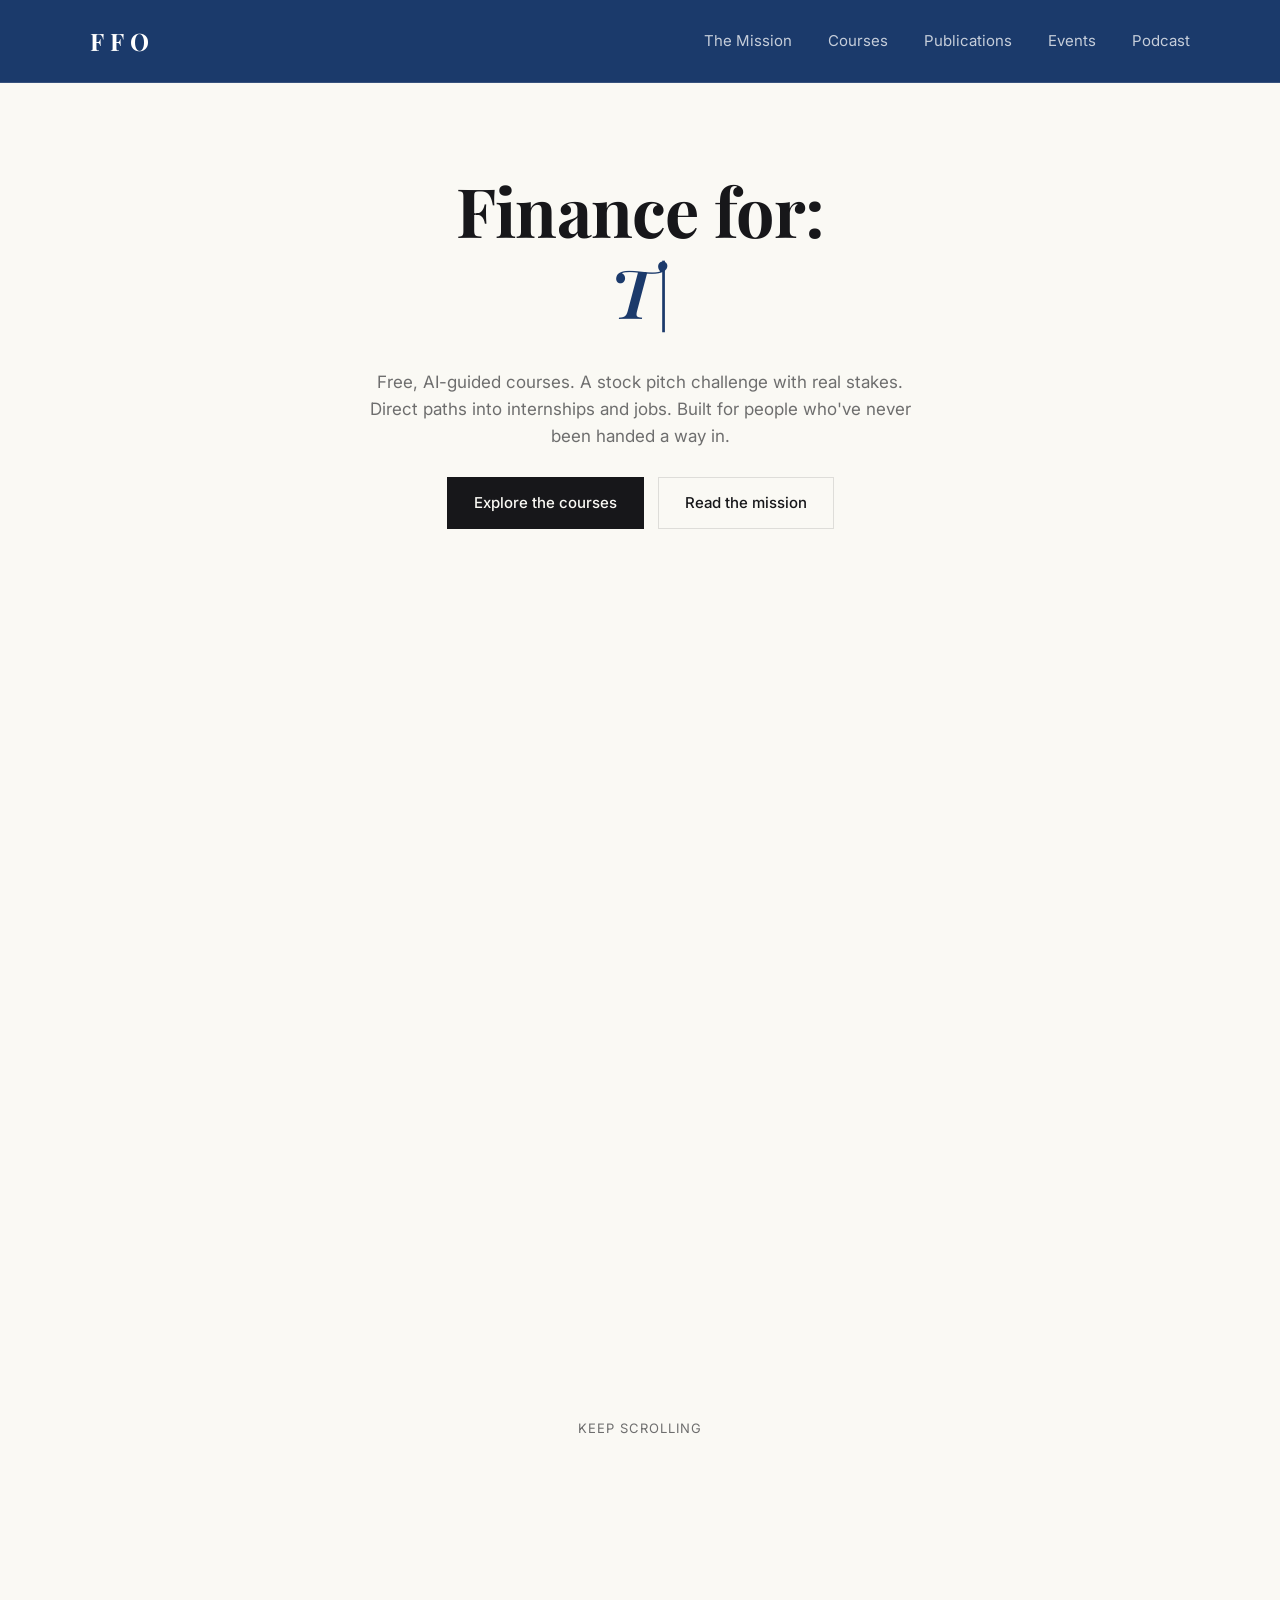
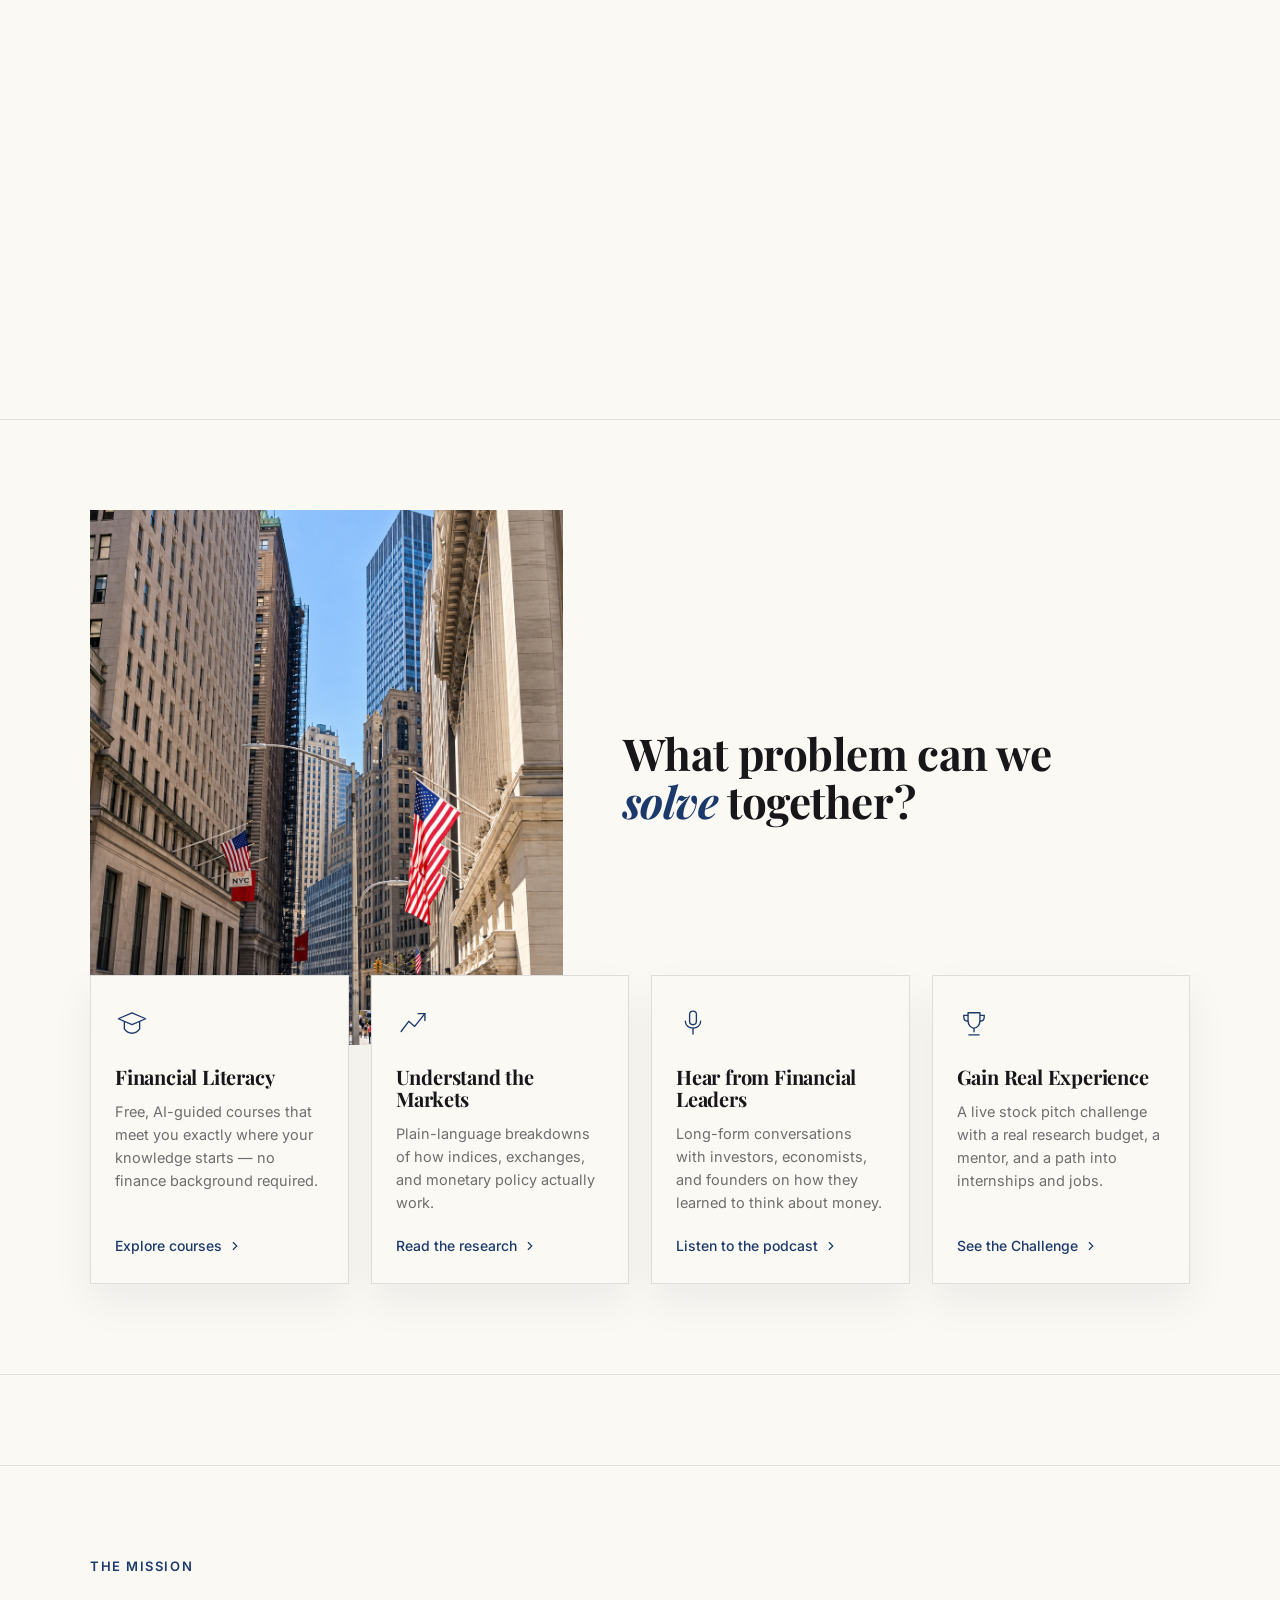
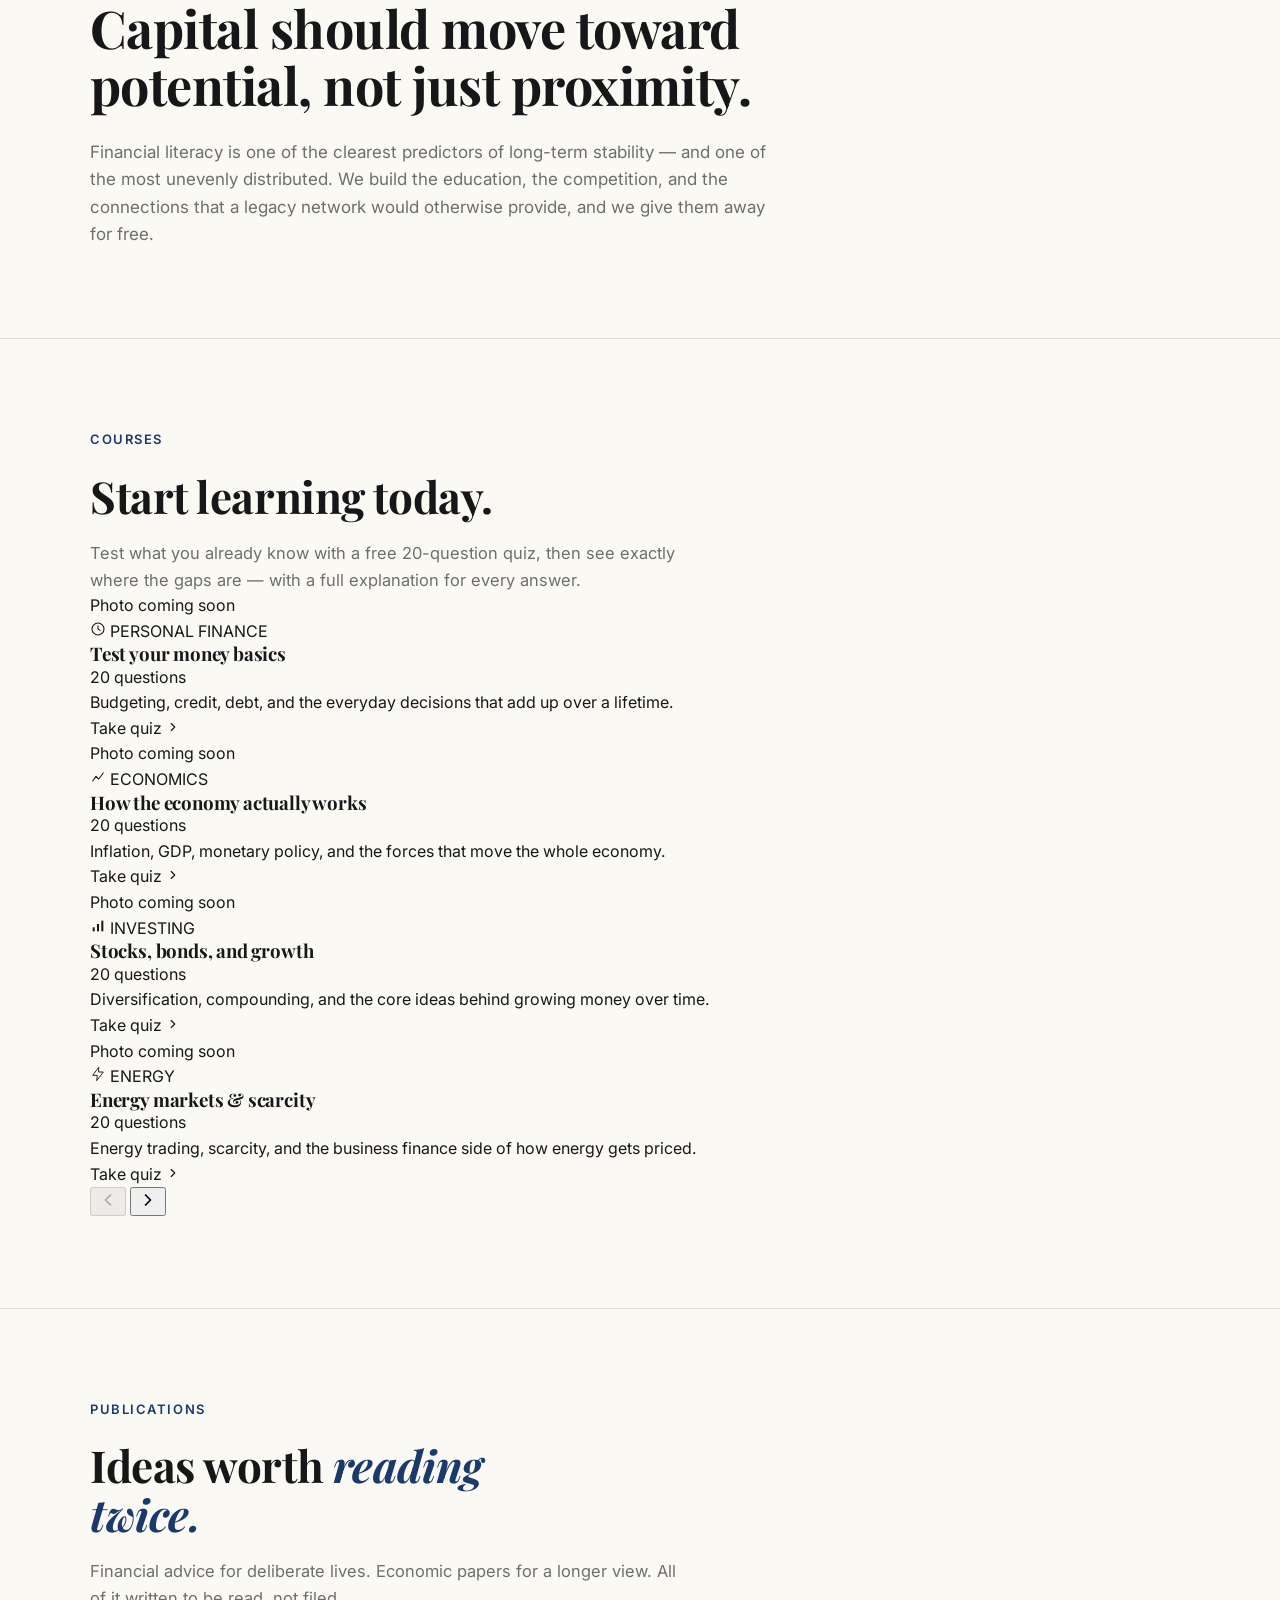
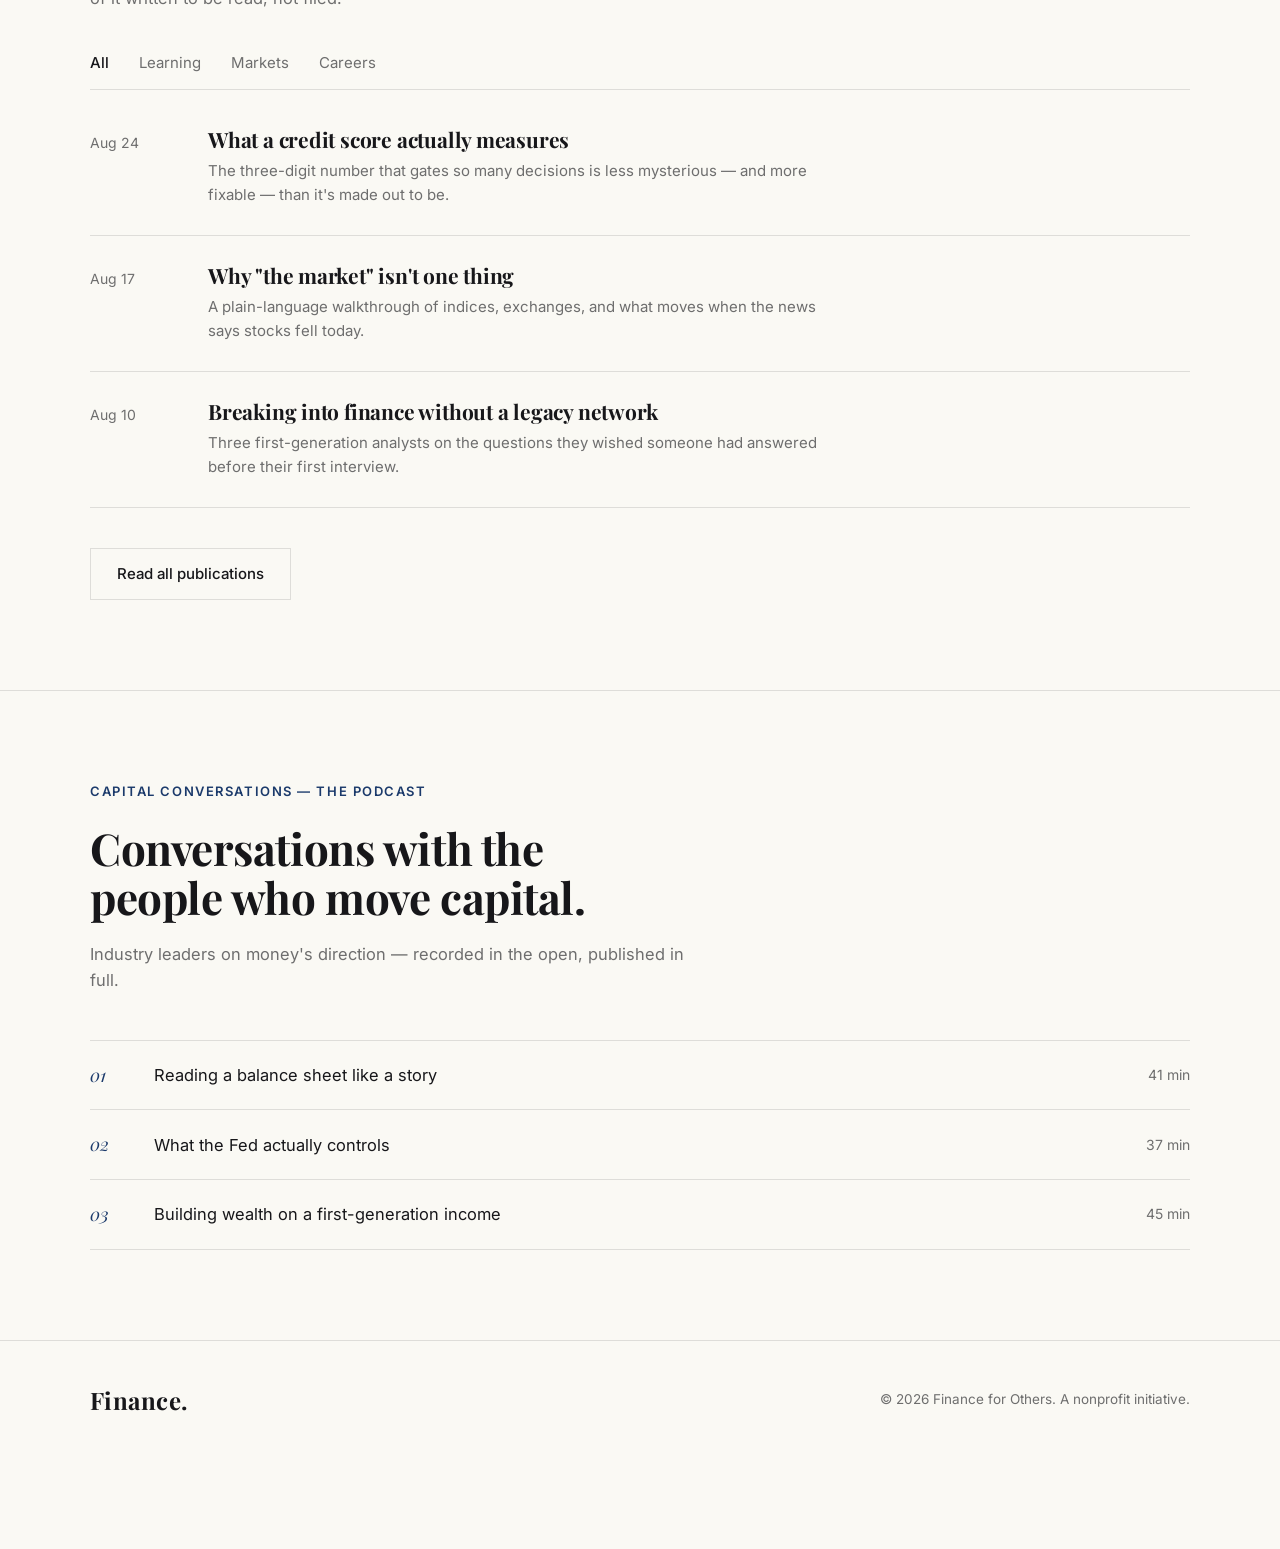
==== commit efbaf2aa: "Update index.html" ====
--- a/index.html
+++ b/index.html
@@ -185,37 +185,90 @@
 <section class="programs" id="programs">
   <div class="wrap">
     <span class="eyebrow">Courses</span>
-    <h2 class="section-headline">Four ways in.</h2>
-
-    <div class="program-list">
-      <div class="program-item">
-        <span class="program-index">01</span>
-        <div>
-          <h3>Learn</h3>
-          <p>AI-guided courses that adapt to what a learner already knows — budgeting, credit, investing, and markets — for people with no formal finance background, free and self-paced.</p>
+    <h2 class="section-headline">Start learning today.</h2>
+    <p class="section-sub">Test what you already know with a free 20-question quiz, then see exactly where the gaps are — with a full explanation for every answer.</p>
+
+    <div class="quiz-carousel">
+      <div class="quiz-carousel-viewport">
+        <div class="quiz-carousel-track" id="quizTrack">
+
+          <div class="quiz-card">
+            <div class="quiz-card-image quiz-card-image--pf" aria-hidden="true">
+              <span class="quiz-card-image-note">Photo coming soon</span>
+            </div>
+            <div class="quiz-card-body">
+              <span class="quiz-card-tag">
+                <svg width="16" height="16" viewBox="0 0 24 24" fill="none"><circle cx="12" cy="12" r="9" stroke="currentColor" stroke-width="1.6"/><path d="M12 7V12L15 14" stroke="currentColor" stroke-width="1.6" stroke-linecap="round"/></svg>
+                <span class="quiz-card-tag-divider"></span>
+                PERSONAL FINANCE
+              </span>
+              <h3>Test your money basics</h3>
+              <p class="quiz-card-meta">20 questions</p>
+              <p class="quiz-card-desc">Budgeting, credit, debt, and the everyday decisions that add up over a lifetime.</p>
+              <a href="courses.html?quiz=personal-finance" class="quiz-card-link">Take quiz <svg width="14" height="14" viewBox="0 0 24 24" fill="none"><path d="M9 6L15 12L9 18" stroke="currentColor" stroke-width="2" stroke-linecap="round" stroke-linejoin="round"/></svg></a>
+            </div>
+          </div>
+
+          <div class="quiz-card">
+            <div class="quiz-card-image quiz-card-image--econ" aria-hidden="true">
+              <span class="quiz-card-image-note">Photo coming soon</span>
+            </div>
+            <div class="quiz-card-body">
+              <span class="quiz-card-tag">
+                <svg width="16" height="16" viewBox="0 0 24 24" fill="none"><path d="M4 18L9 11L13 15L20 6" stroke="currentColor" stroke-width="1.6" stroke-linecap="round" stroke-linejoin="round"/></svg>
+                <span class="quiz-card-tag-divider"></span>
+                ECONOMICS
+              </span>
+              <h3>How the economy actually works</h3>
+              <p class="quiz-card-meta">20 questions</p>
+              <p class="quiz-card-desc">Inflation, GDP, monetary policy, and the forces that move the whole economy.</p>
+              <a href="courses.html?quiz=economics" class="quiz-card-link">Take quiz <svg width="14" height="14" viewBox="0 0 24 24" fill="none"><path d="M9 6L15 12L9 18" stroke="currentColor" stroke-width="2" stroke-linecap="round" stroke-linejoin="round"/></svg></a>
+            </div>
+          </div>
+
+          <div class="quiz-card">
+            <div class="quiz-card-image quiz-card-image--invest" aria-hidden="true">
+              <span class="quiz-card-image-note">Photo coming soon</span>
+            </div>
+            <div class="quiz-card-body">
+              <span class="quiz-card-tag">
+                <svg width="16" height="16" viewBox="0 0 24 24" fill="none"><rect x="4" y="14" width="3" height="6" fill="currentColor"/><rect x="10.5" y="9" width="3" height="11" fill="currentColor"/><rect x="17" y="4" width="3" height="16" fill="currentColor"/></svg>
+                <span class="quiz-card-tag-divider"></span>
+                INVESTING
+              </span>
+              <h3>Stocks, bonds, and growth</h3>
+              <p class="quiz-card-meta">20 questions</p>
+              <p class="quiz-card-desc">Diversification, compounding, and the core ideas behind growing money over time.</p>
+              <a href="courses.html?quiz=investing" class="quiz-card-link">Take quiz <svg width="14" height="14" viewBox="0 0 24 24" fill="none"><path d="M9 6L15 12L9 18" stroke="currentColor" stroke-width="2" stroke-linecap="round" stroke-linejoin="round"/></svg></a>
+            </div>
+          </div>
+
+          <div class="quiz-card">
+            <div class="quiz-card-image quiz-card-image--energy" aria-hidden="true">
+              <span class="quiz-card-image-note">Photo coming soon</span>
+            </div>
+            <div class="quiz-card-body">
+              <span class="quiz-card-tag">
+                <svg width="16" height="16" viewBox="0 0 24 24" fill="none"><path d="M13 2L4 14H11L10 22L20 9H13L13 2Z" stroke="currentColor" stroke-width="1.4" stroke-linejoin="round"/></svg>
+                <span class="quiz-card-tag-divider"></span>
+                ENERGY
+              </span>
+              <h3>Energy markets & scarcity</h3>
+              <p class="quiz-card-meta">20 questions</p>
+              <p class="quiz-card-desc">Energy trading, scarcity, and the business finance side of how energy gets priced.</p>
+              <a href="courses.html?quiz=energy" class="quiz-card-link">Take quiz <svg width="14" height="14" viewBox="0 0 24 24" fill="none"><path d="M9 6L15 12L9 18" stroke="currentColor" stroke-width="2" stroke-linecap="round" stroke-linejoin="round"/></svg></a>
+            </div>
+          </div>
+
         </div>
       </div>
-      <div class="program-item">
-        <span class="program-index">02</span>
-        <div>
-          <h3>Compete</h3>
-          <p>The Stock Pitch Challenge gives students a real research budget, an industry mentor, and a stage — top teams pitch live to analysts and portfolio managers for funding and internship placements.</p>
-        </div>
-      </div>
-      <div class="program-item">
-        <span class="program-index">03</span>
-        <div>
-          <h3>Connect</h3>
-          <p>We partner with banks, asset managers, and fintechs to build a direct line from our courses into internships and entry-level roles — with a focus on candidates who rarely get a warm introduction.</p>
-        </div>
-      </div>
-      <div class="program-item">
-        <span class="program-index">04</span>
-        <div>
-          <h3>Read &amp; Listen</h3>
-          <p>Original blogs, plain-language economic research, and a podcast interviewing the people shaping markets — written and produced for readers who are new to finance, not just fluent in it.</p>
-        </div>
-      </div>
+
+      <button class="quiz-carousel-arrow quiz-carousel-arrow--left" id="quizPrev" aria-label="Previous quizzes" disabled>
+        <svg width="20" height="20" viewBox="0 0 24 24" fill="none"><path d="M15 6L9 12L15 18" stroke="currentColor" stroke-width="2" stroke-linecap="round" stroke-linejoin="round"/></svg>
+      </button>
+      <button class="quiz-carousel-arrow quiz-carousel-arrow--right" id="quizNext" aria-label="Next quizzes">
+        <svg width="20" height="20" viewBox="0 0 24 24" fill="none"><path d="M9 6L15 12L9 18" stroke="currentColor" stroke-width="2" stroke-linecap="round" stroke-linejoin="round"/></svg>
+      </button>
     </div>
   </div>
 </section>
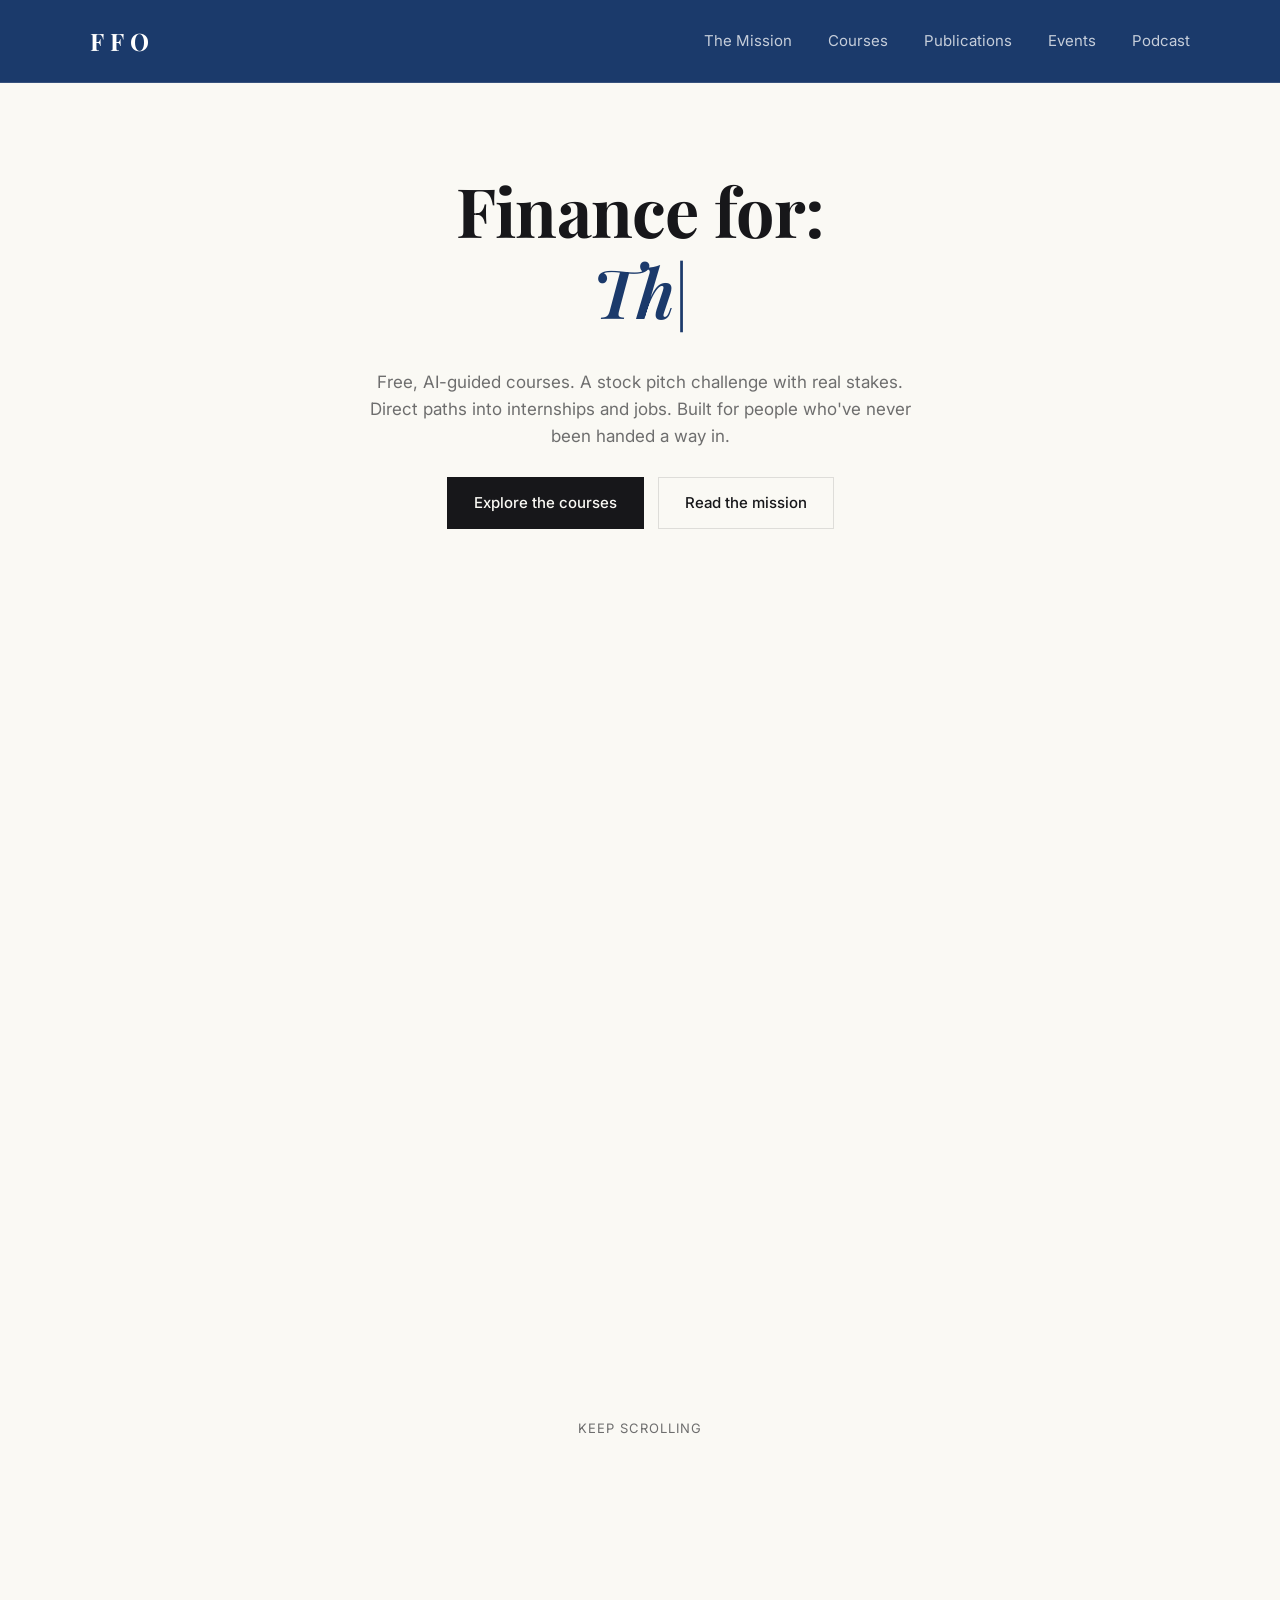
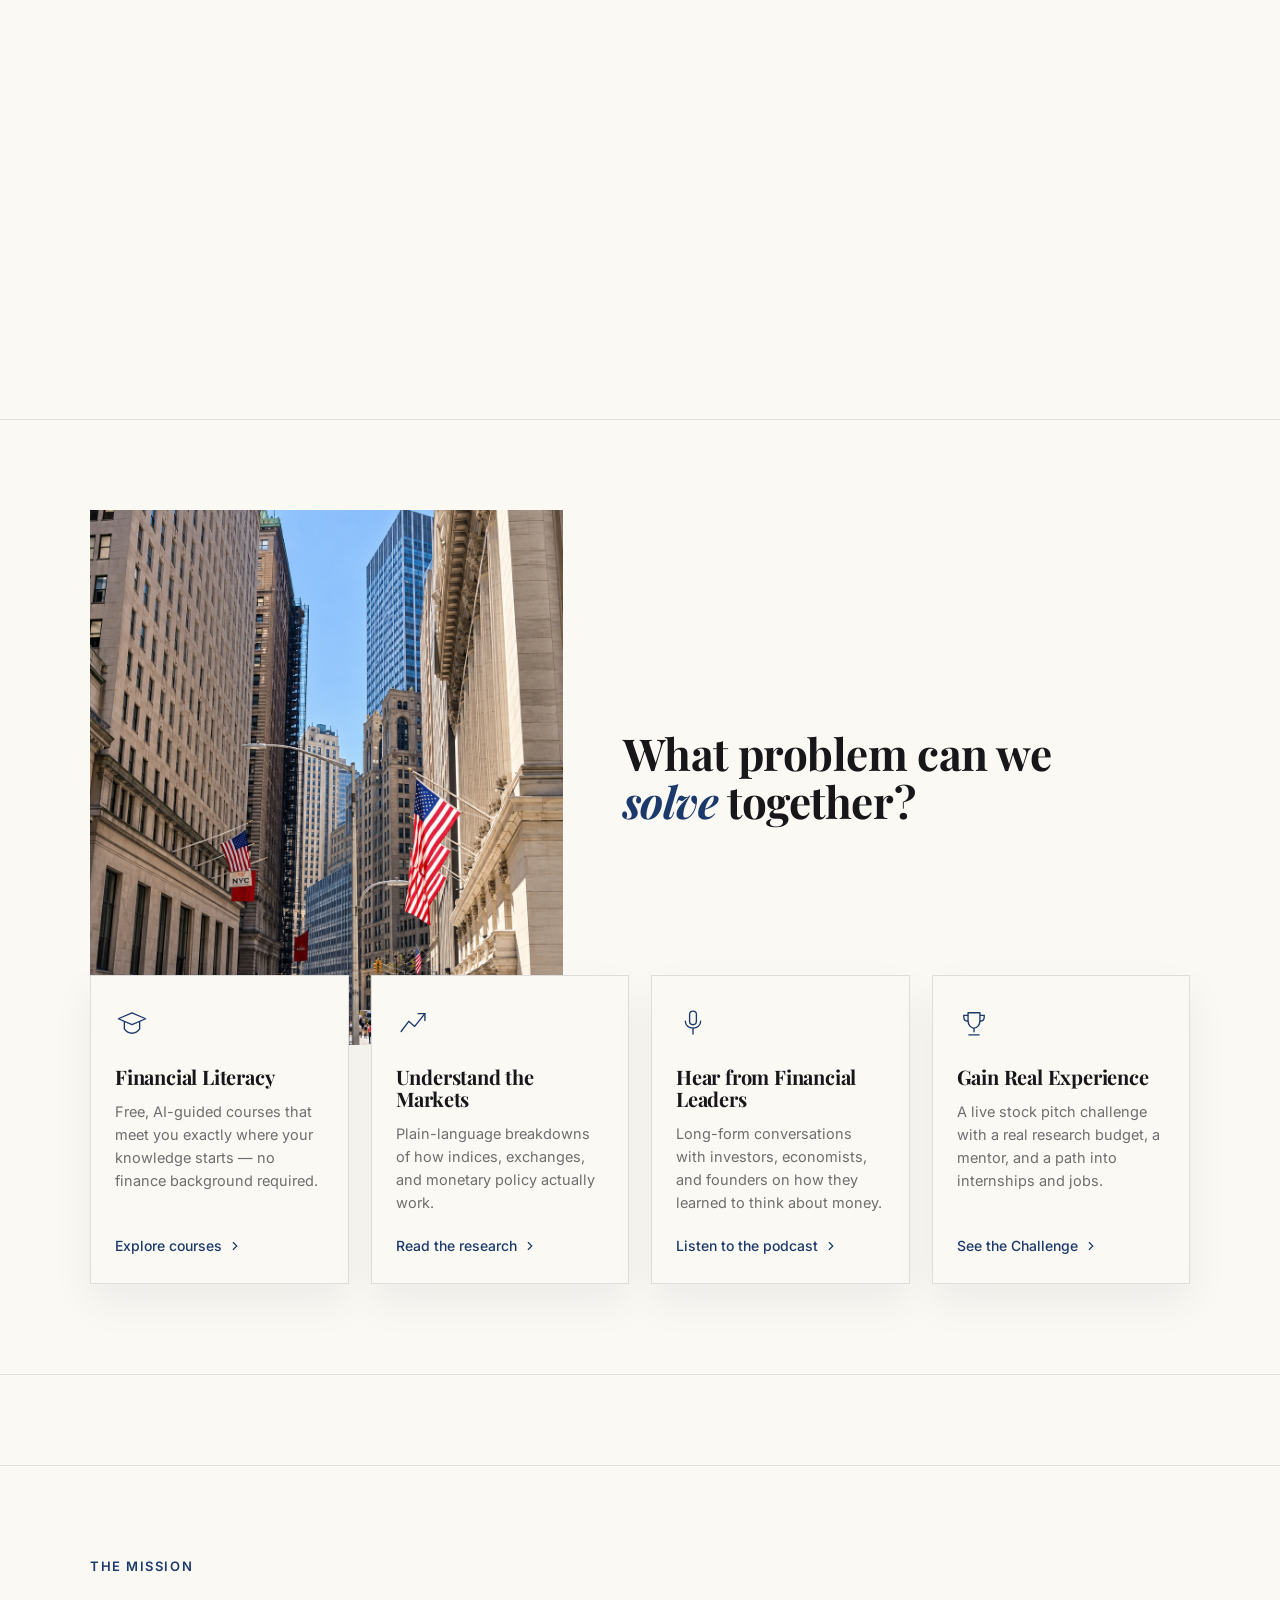
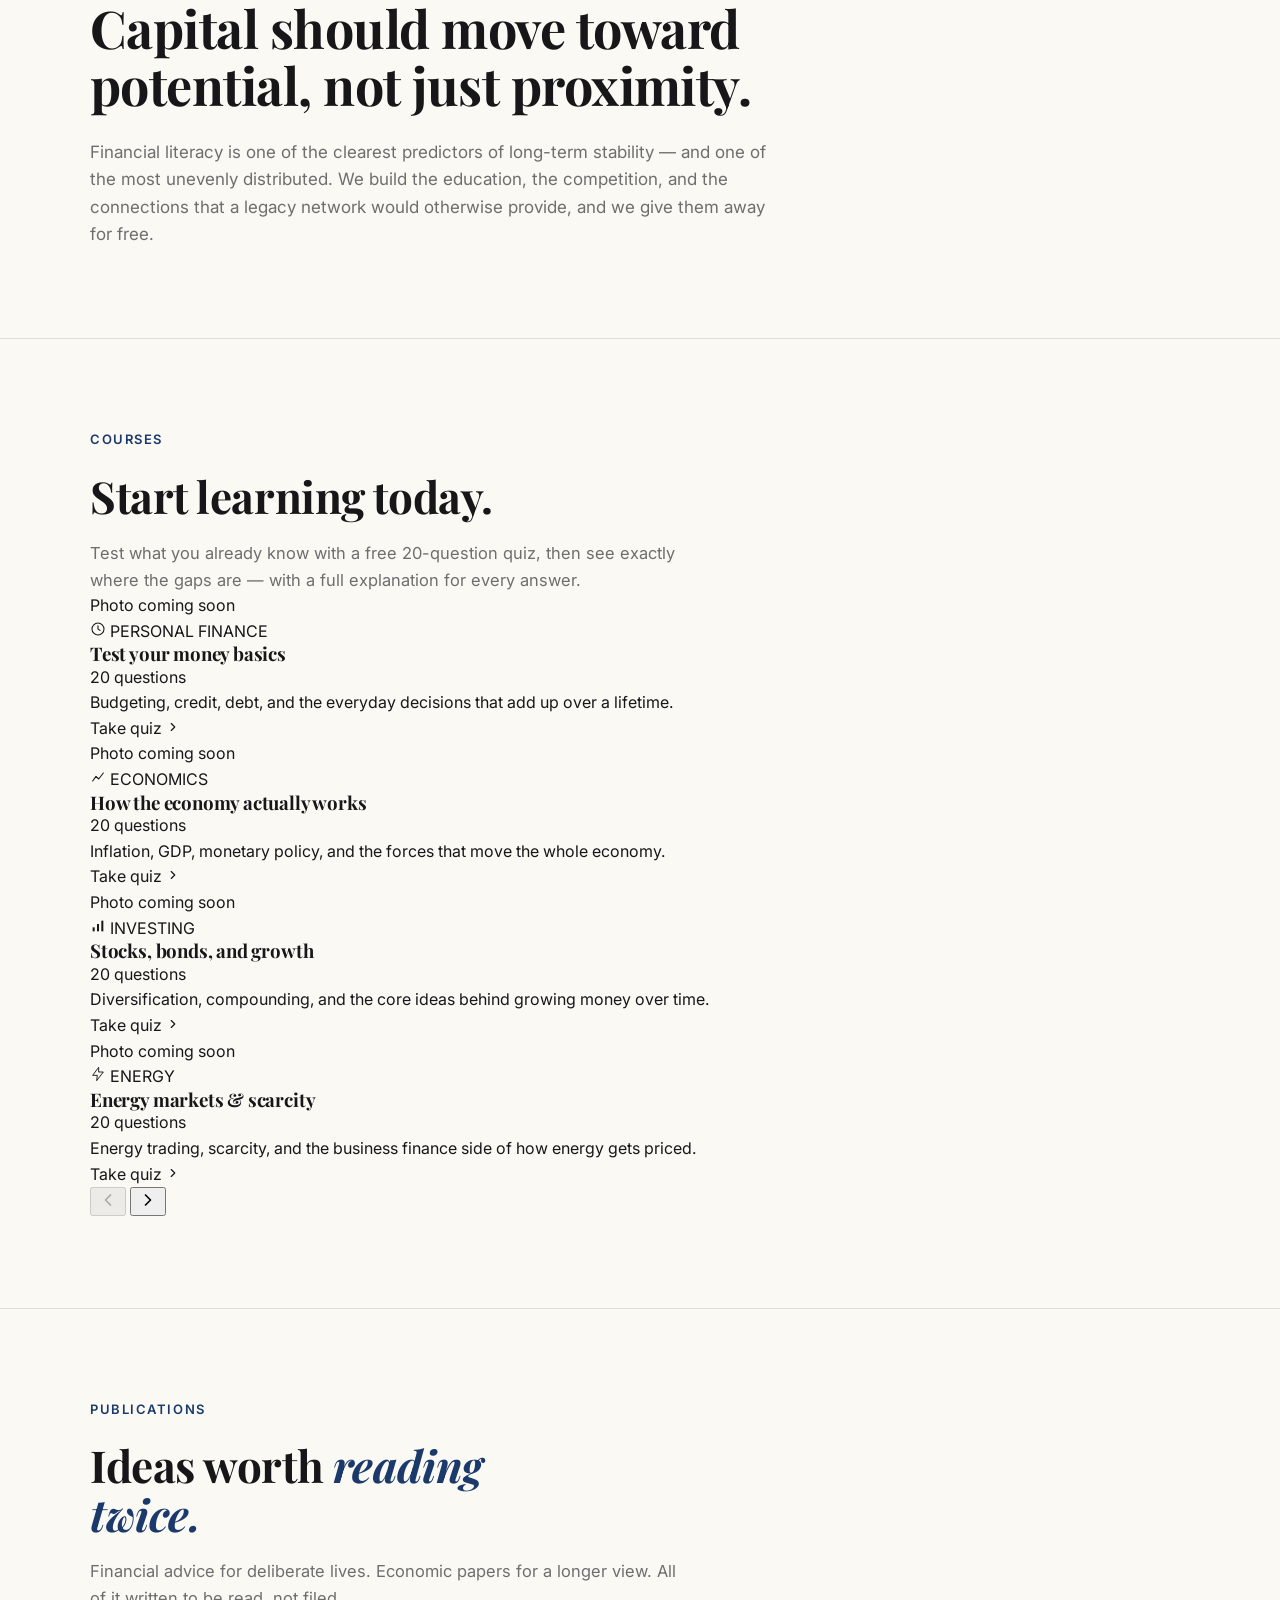
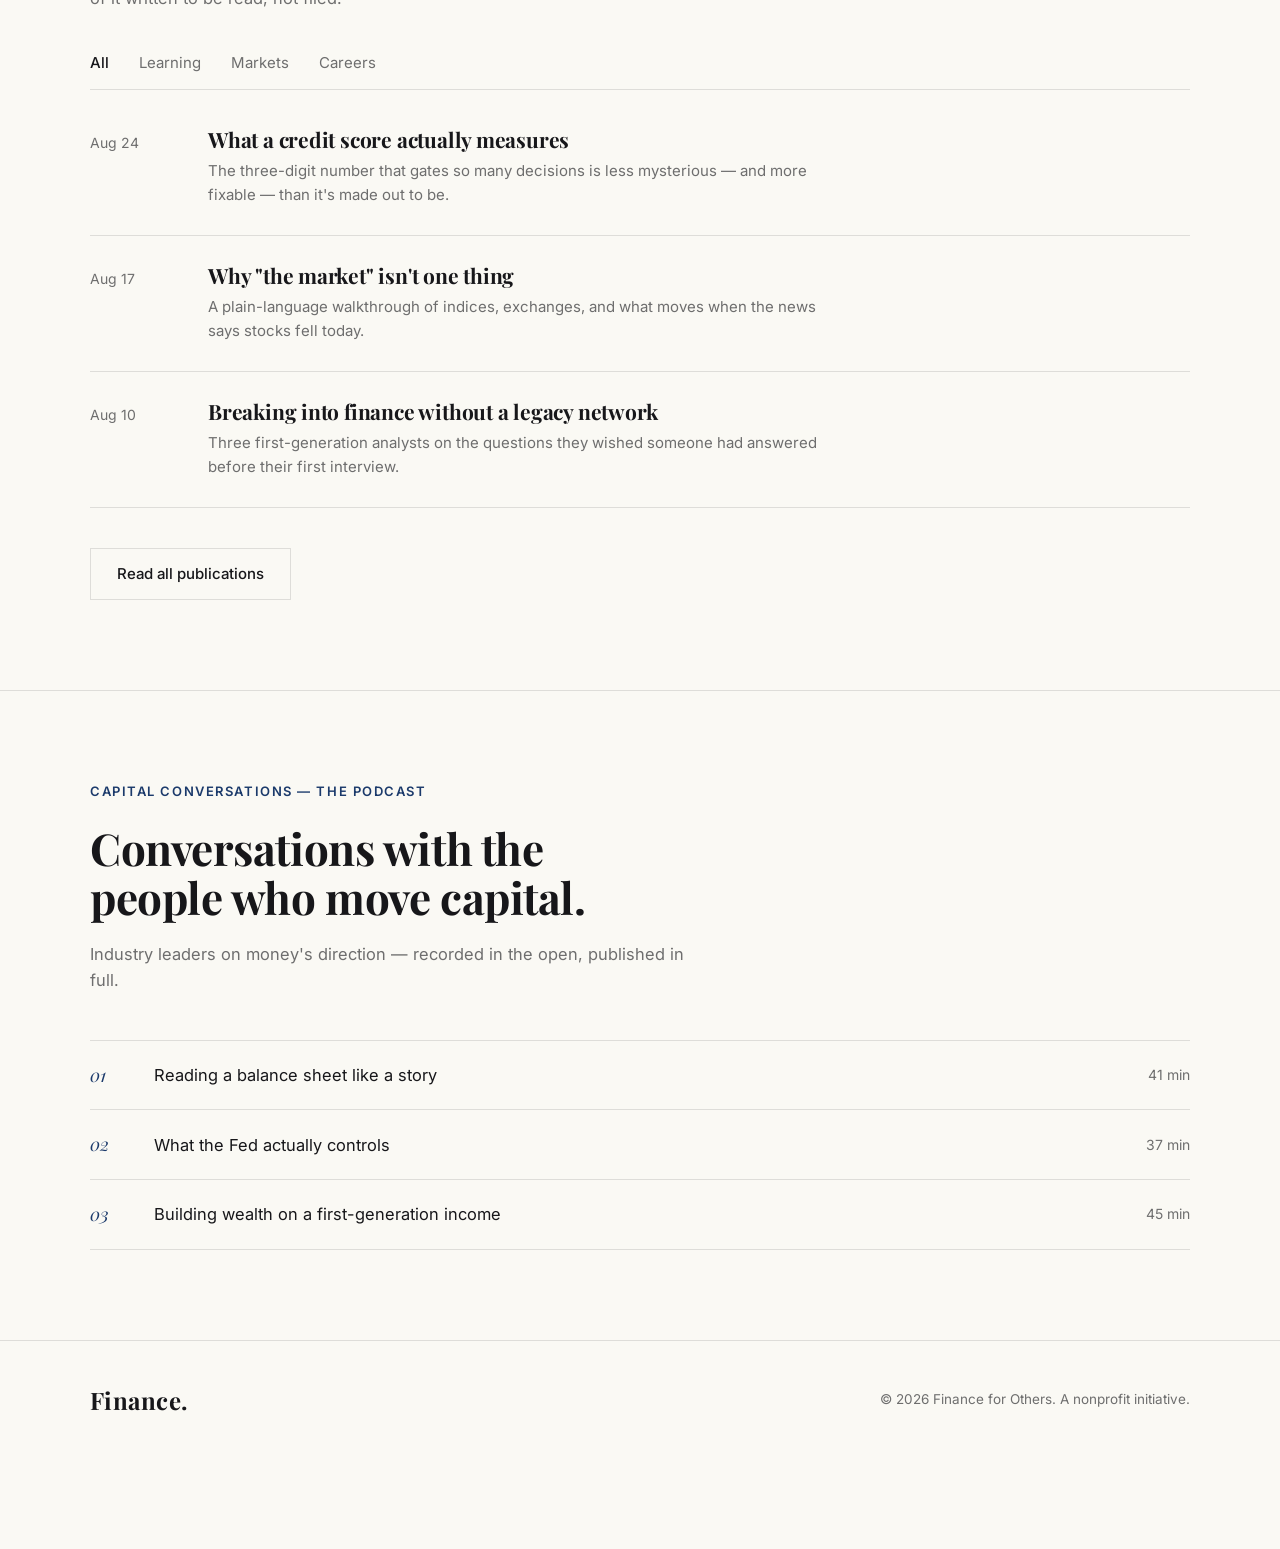
==== commit 16a27046: "Update index.html" ====
--- a/index.html
+++ b/index.html
@@ -402,6 +402,46 @@
     window.addEventListener('resize', update);
     update();
   })();
+
+  // Quiz card carousel
+  (function () {
+    var track = document.getElementById('quizTrack');
+    var prevBtn = document.getElementById('quizPrev');
+    var nextBtn = document.getElementById('quizNext');
+    if (!track || !prevBtn || !nextBtn) return;
+
+    var cards = Array.prototype.slice.call(track.children);
+    var index = 0;
+
+    function cardsPerView() {
+      return window.innerWidth <= 640 ? 1 : (window.innerWidth <= 980 ? 2 : 3);
+    }
+
+    function maxIndex() {
+      return Math.max(cards.length - cardsPerView(), 0);
+    }
+
+    function update() {
+      index = Math.min(index, maxIndex());
+      var card = cards[0];
+      var gap = parseFloat(getComputedStyle(track).gap) || 0;
+      var step = card.getBoundingClientRect().width + gap;
+      track.style.transform = 'translateX(' + (-index * step) + 'px)';
+      prevBtn.disabled = index === 0;
+      nextBtn.disabled = index >= maxIndex();
+    }
+
+    prevBtn.addEventListener('click', function () {
+      index = Math.max(index - 1, 0);
+      update();
+    });
+    nextBtn.addEventListener('click', function () {
+      index = Math.min(index + 1, maxIndex());
+      update();
+    });
+    window.addEventListener('resize', update);
+    update();
+  })();
 </script>
 </body>
 </html>
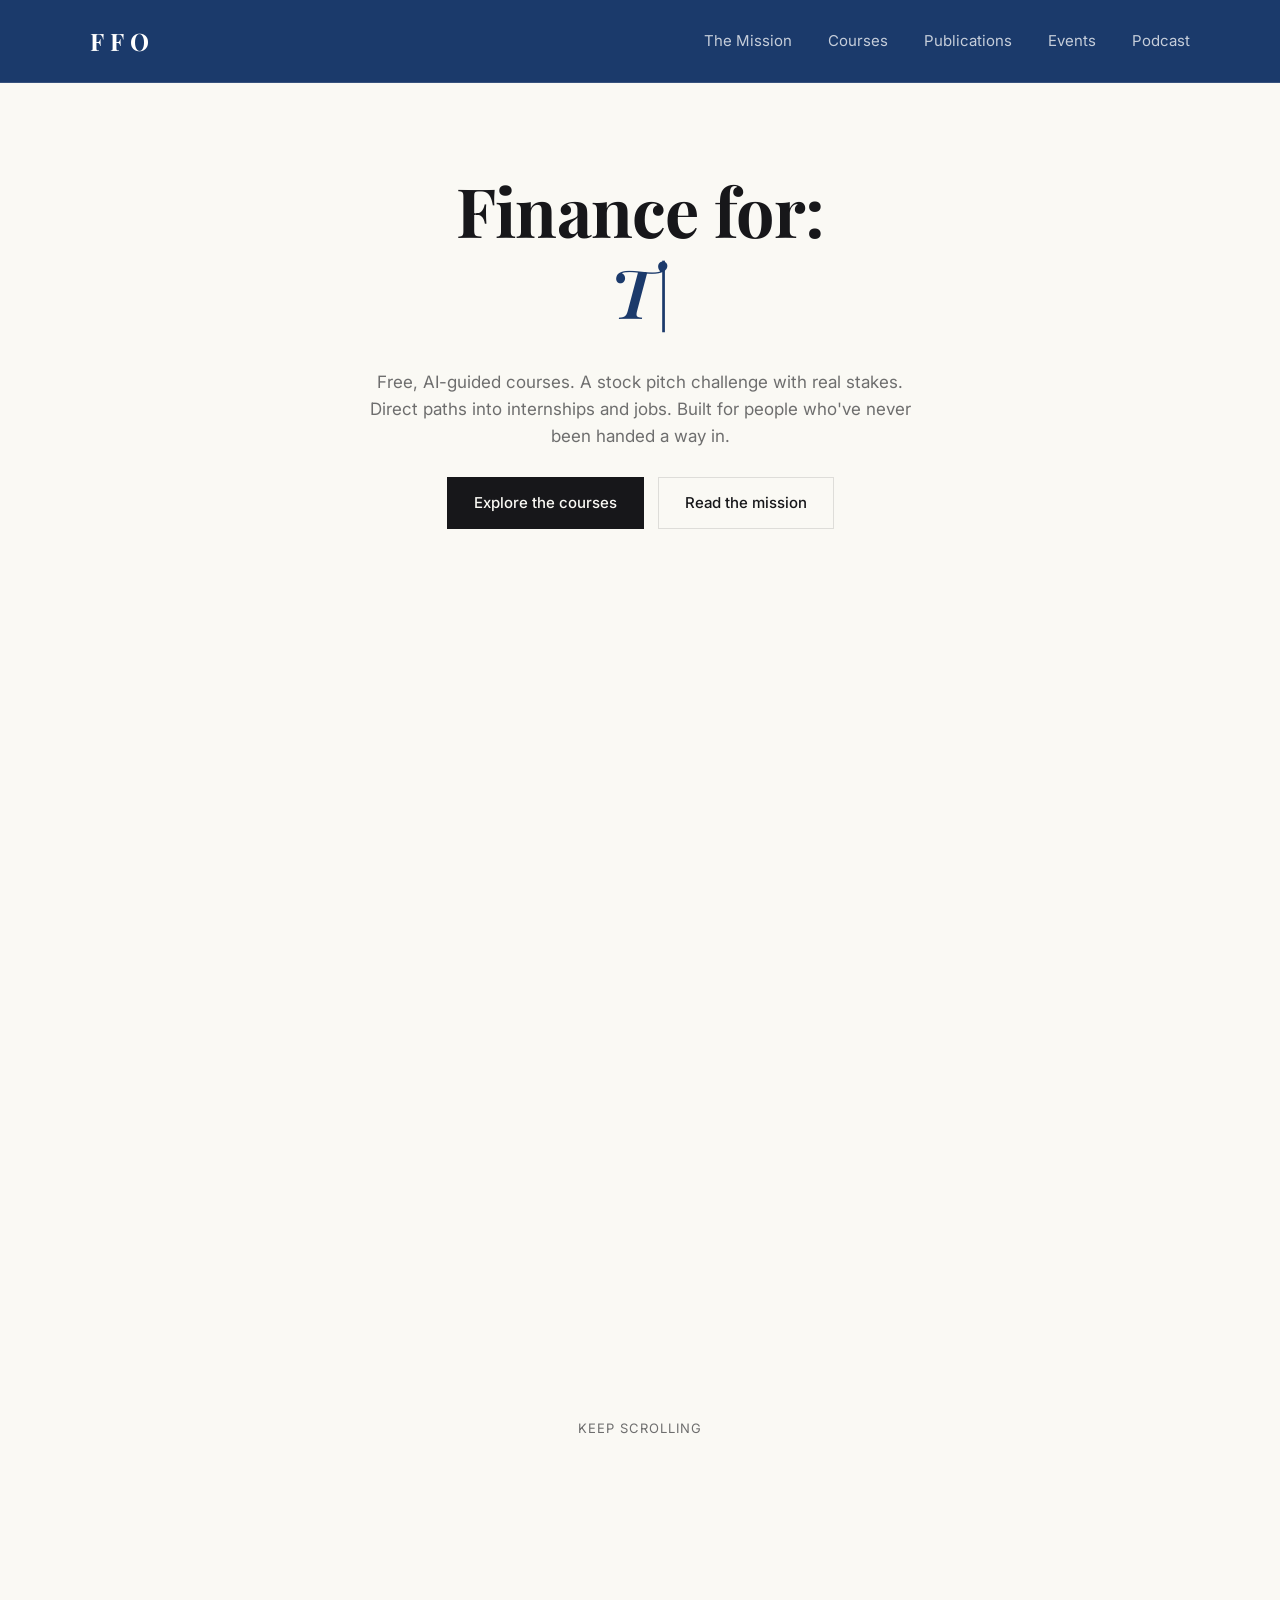
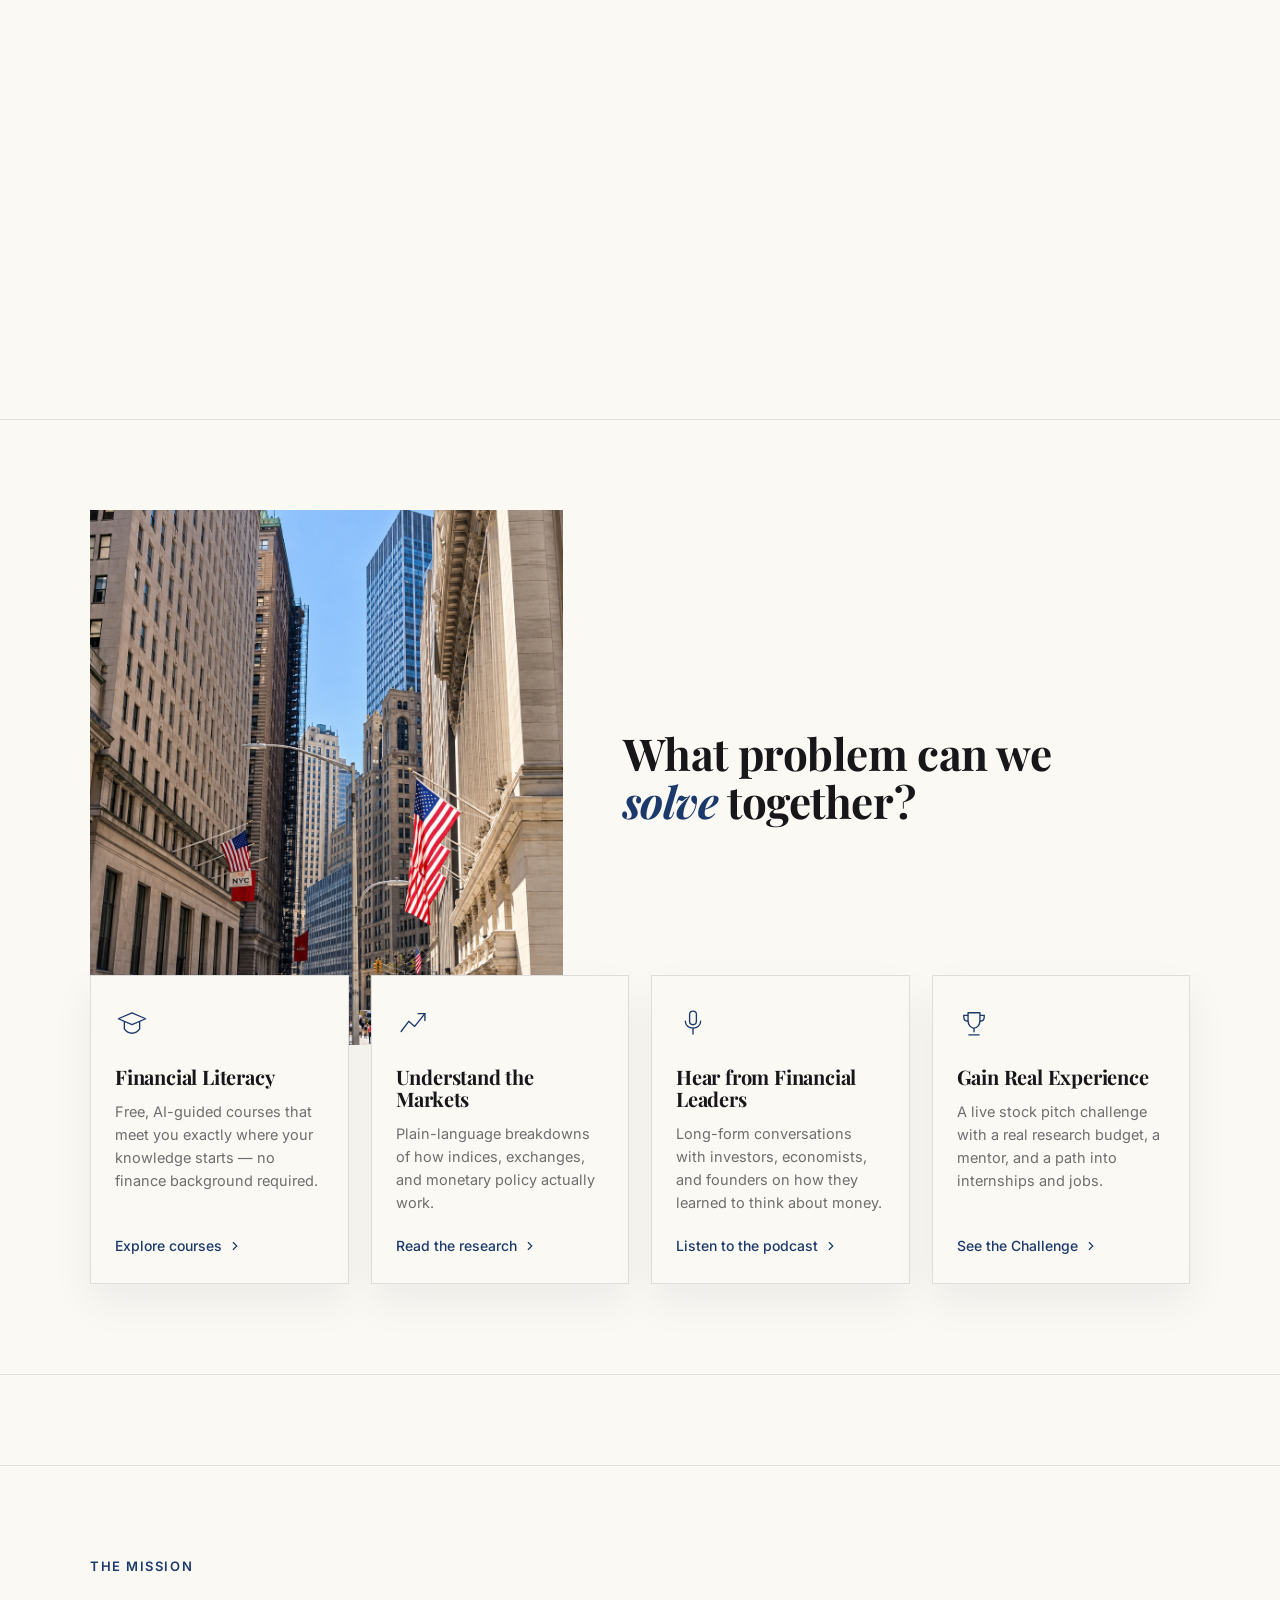
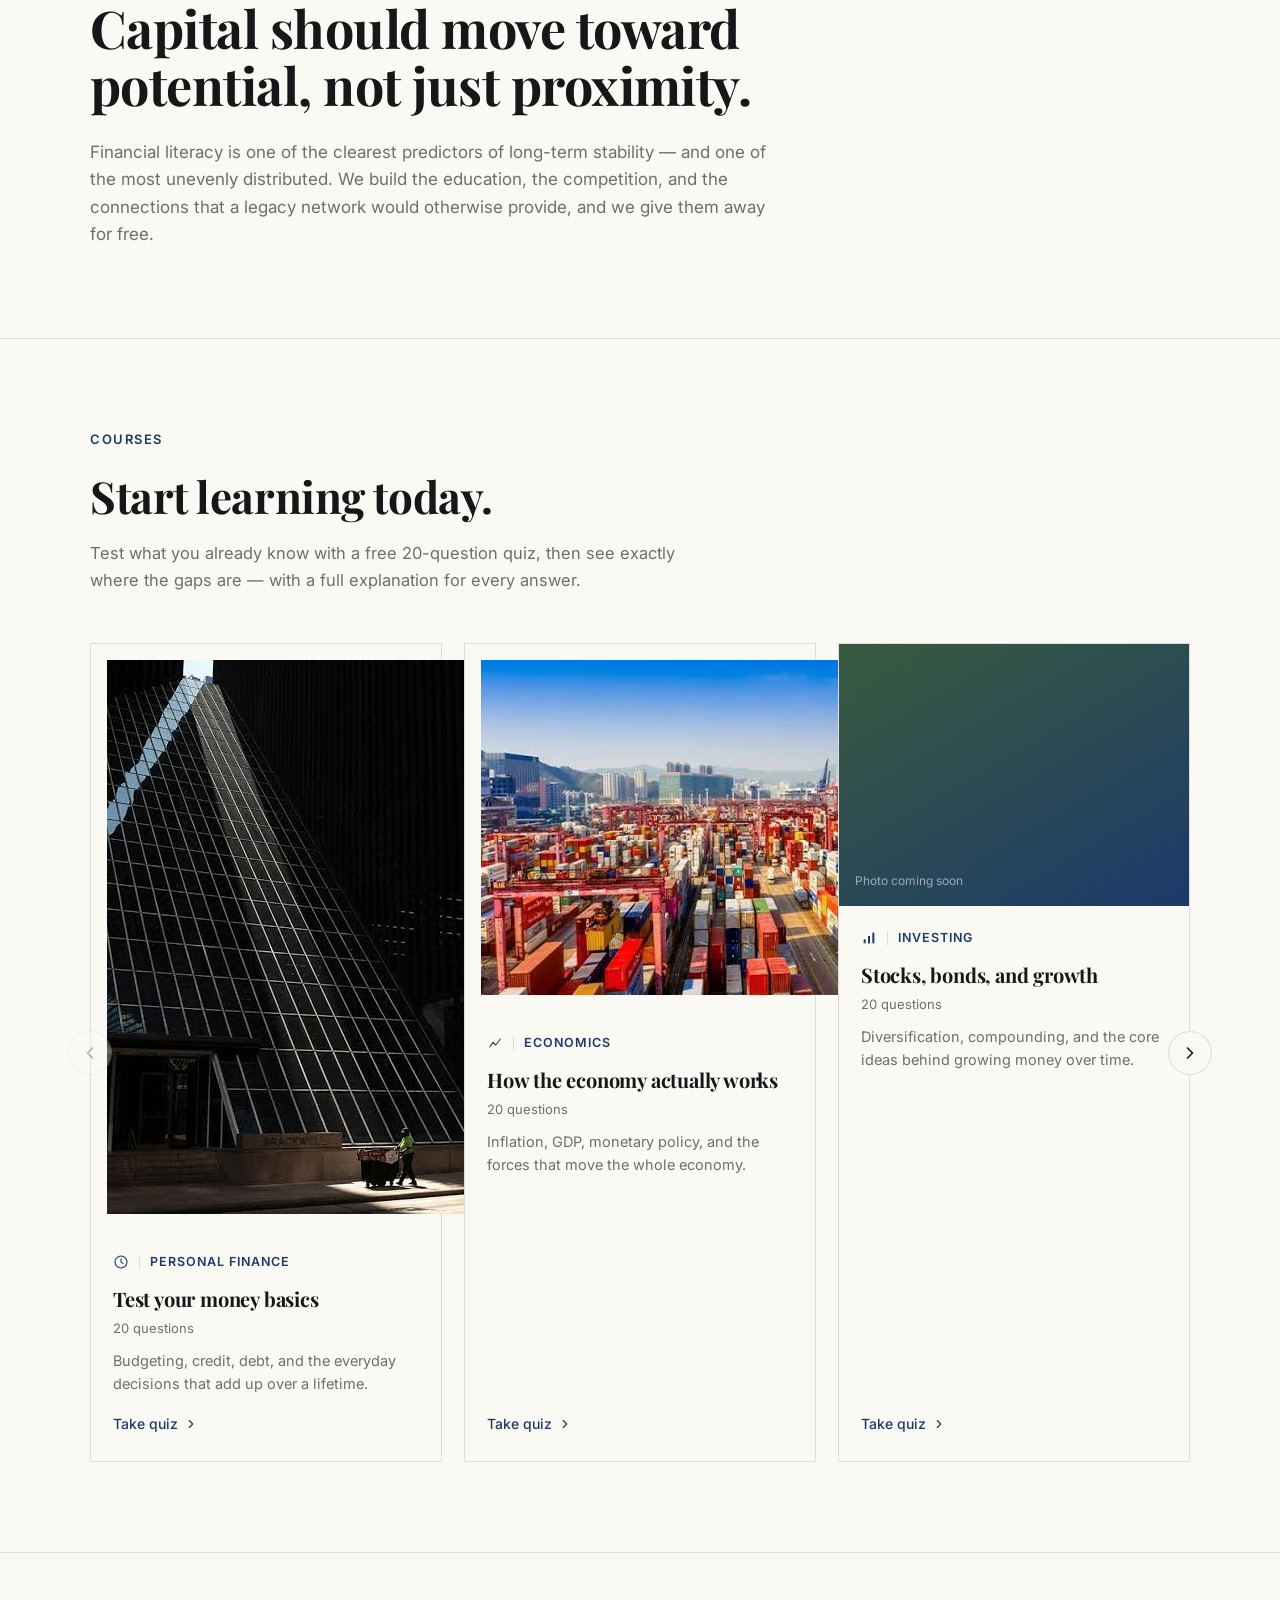
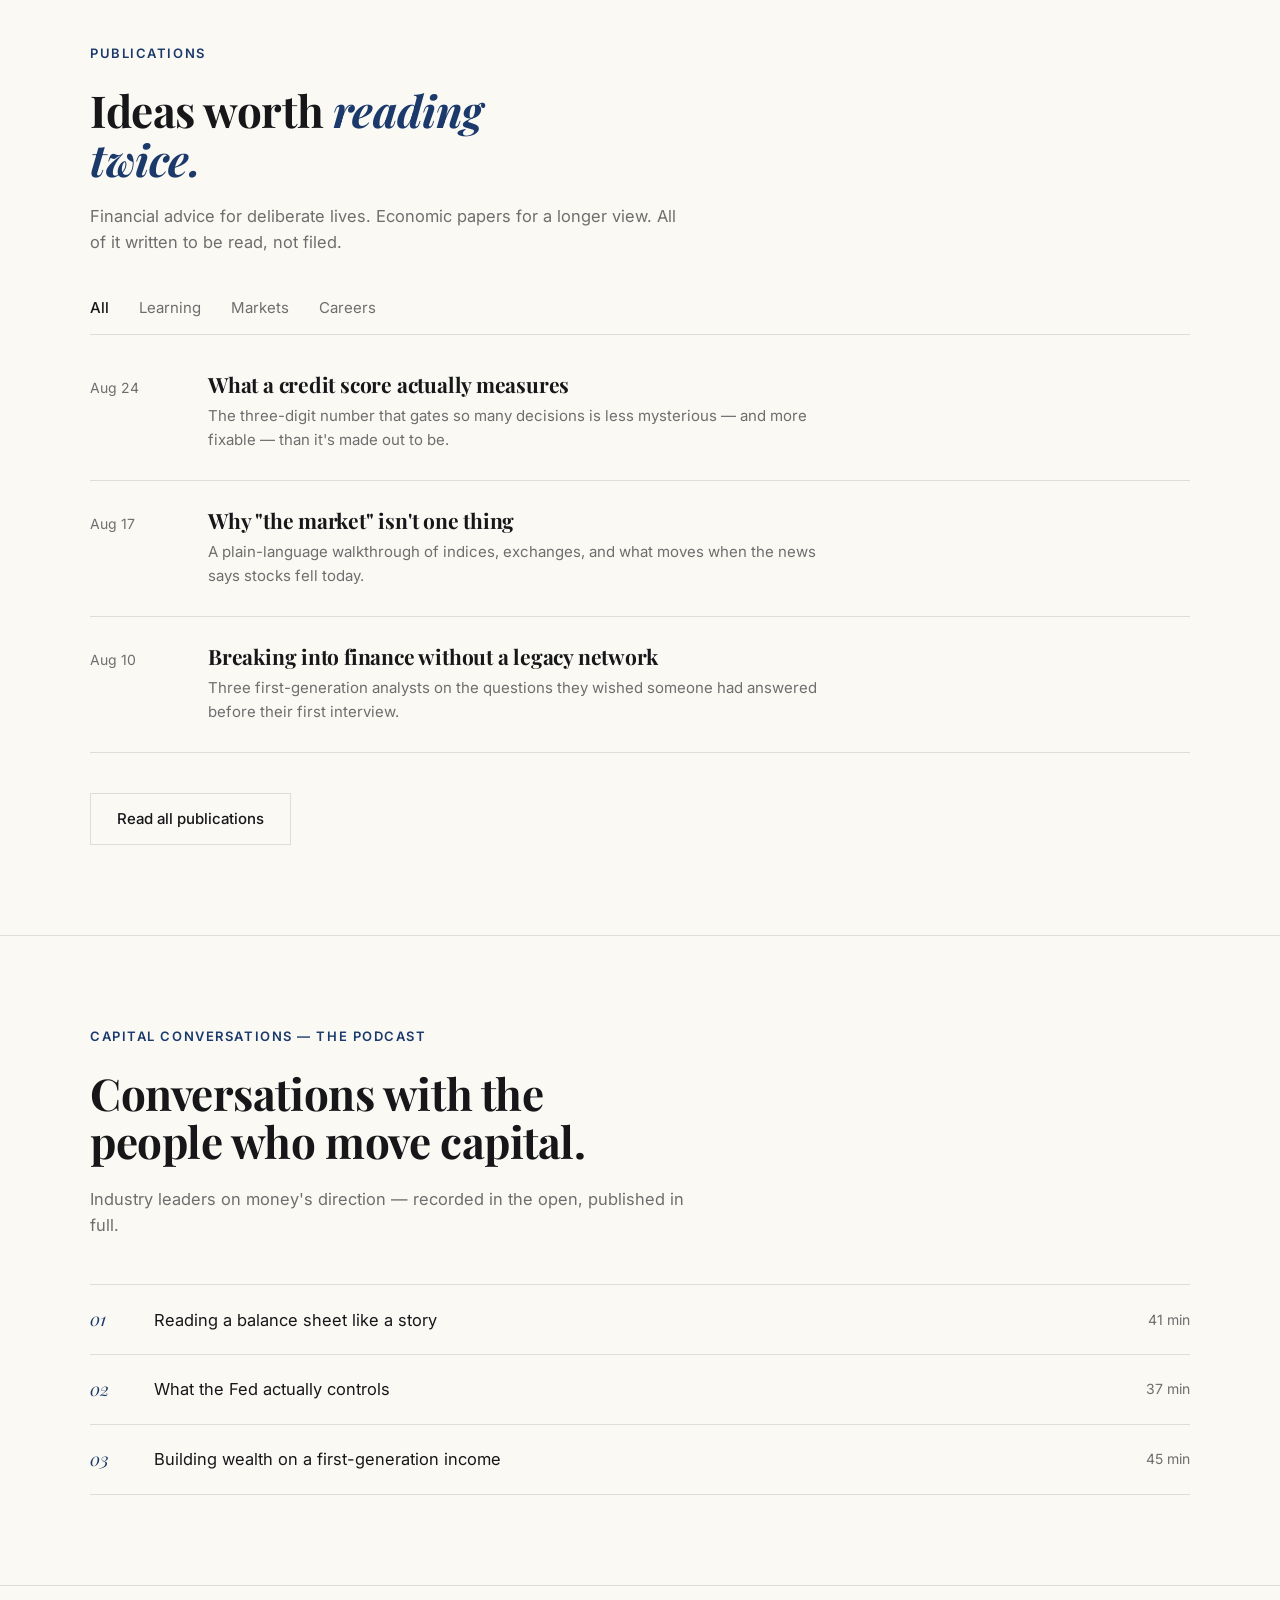
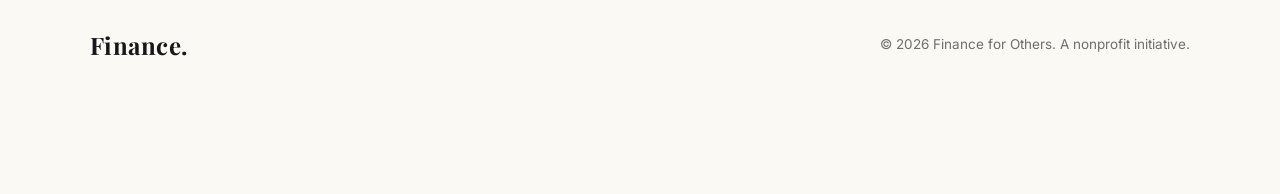
==== commit 6c6ddf2b: "Update index.html" ====
--- a/index.html
+++ b/index.html
@@ -193,8 +193,8 @@
         <div class="quiz-carousel-track" id="quizTrack">
 
           <div class="quiz-card">
-            <div class="quiz-card-image quiz-card-image--pf" aria-hidden="true">
-              <span class="quiz-card-image-note">Photo coming soon</span>
+            <div class="quiz-card-image">
+              <img src="quiz-pf.jpg" alt="" loading="lazy">
             </div>
             <div class="quiz-card-body">
               <span class="quiz-card-tag">
@@ -210,8 +210,8 @@
           </div>
 
           <div class="quiz-card">
-            <div class="quiz-card-image quiz-card-image--econ" aria-hidden="true">
-              <span class="quiz-card-image-note">Photo coming soon</span>
+            <div class="quiz-card-image">
+              <img src="quiz-econ.jpg" alt="" loading="lazy">
             </div>
             <div class="quiz-card-body">
               <span class="quiz-card-tag">
--- a/styles.css
+++ b/styles.css
@@ -306,6 +306,165 @@
   .program-item { grid-template-columns: 40px 1fr; }
 }
 
+/* Quiz carousel (Courses section) */
+.quiz-carousel { position: relative; margin-top: 50px; }
+.quiz-carousel-viewport { overflow: hidden; }
+.quiz-carousel-track {
+  display: flex;
+  gap: 22px;
+  transition: transform 0.35s ease;
+}
+.quiz-card {
+  flex: 0 0 calc((100% - 44px) / 3);
+  background: var(--paper);
+  border: 1px solid var(--line);
+  display: flex;
+  flex-direction: column;
+  min-width: 0;
+}
+.quiz-card-image {
+  aspect-ratio: 4 / 3;
+  display: flex;
+  align-items: flex-end;
+  padding: 16px;
+}
+.quiz-card-image--pf { background: linear-gradient(150deg, #1B3A6B, #0F2542); }
+.quiz-card-image--econ { background: linear-gradient(150deg, #2E4A32, #17281A); }
+.quiz-card-image--invest { background: linear-gradient(150deg, #3A5B3E, #1B3A6B); }
+.quiz-card-image--energy { background: linear-gradient(150deg, #6B4A1E, #2E1F0E); }
+.quiz-card-image-note {
+  font-family: var(--font-sans);
+  font-size: 12px;
+  color: rgba(255,255,255,0.55);
+}
+.quiz-card-body { padding: 22px 22px 26px; display: flex; flex-direction: column; flex-grow: 1; }
+.quiz-card-tag {
+  display: flex;
+  align-items: center;
+  gap: 10px;
+  font-family: var(--font-sans);
+  font-size: 12.5px;
+  font-weight: 600;
+  letter-spacing: 0.08em;
+  color: var(--navy);
+}
+.quiz-card-tag-divider { width: 1px; height: 14px; background: var(--line); }
+.quiz-card-body h3 { font-size: 20px; margin-top: 16px; }
+.quiz-card-meta { margin-top: 8px; font-size: 13px; color: var(--gray); }
+.quiz-card-desc { margin-top: 10px; font-size: 14.5px; color: var(--gray); flex-grow: 1; }
+.quiz-card-link {
+  margin-top: 18px;
+  display: inline-flex;
+  align-items: center;
+  gap: 6px;
+  font-family: var(--font-sans);
+  font-size: 14px;
+  font-weight: 500;
+  color: var(--navy);
+}
+
+.quiz-carousel-arrow {
+  position: absolute;
+  top: 50%;
+  transform: translateY(-50%);
+  width: 44px;
+  height: 44px;
+  border-radius: 50%;
+  border: 1px solid var(--line);
+  background: var(--paper);
+  color: var(--ink);
+  display: flex;
+  align-items: center;
+  justify-content: center;
+  cursor: pointer;
+}
+.quiz-carousel-arrow:disabled { opacity: 0.3; cursor: default; }
+.quiz-carousel-arrow--left { left: -22px; }
+.quiz-carousel-arrow--right { right: -22px; }
+
+@media (max-width: 980px) {
+  .quiz-card { flex: 0 0 calc((100% - 22px) / 2); }
+}
+@media (max-width: 640px) {
+  .quiz-card { flex: 0 0 100%; }
+  .quiz-carousel-arrow--left { left: -8px; }
+  .quiz-carousel-arrow--right { right: -8px; }
+}
+
+/* Courses / quiz-taking page */
+.quiz-select-wrap { padding: 20px 0 90px; }
+.quiz-select-grid {
+  margin-top: 46px;
+  display: grid;
+  grid-template-columns: repeat(2, 1fr);
+  gap: 24px;
+}
+.quiz-select-card {
+  display: block;
+  padding: 28px;
+  border: 1px solid var(--line);
+  background: var(--paper);
+}
+.quiz-select-tag {
+  font-family: var(--font-sans);
+  font-size: 12.5px;
+  font-weight: 600;
+  letter-spacing: 0.08em;
+  color: var(--navy);
+}
+.quiz-select-card h3 { font-size: 22px; margin-top: 14px; }
+.quiz-select-card p { margin-top: 10px; font-size: 15px; color: var(--gray); }
+.quiz-select-card .solve-link { margin-top: 18px; }
+
+@media (max-width: 640px) {
+  .quiz-select-grid { grid-template-columns: 1fr; }
+}
+
+.quiz-take-wrap { padding: 20px 0 100px; }
+.quiz-form { margin-top: 50px; }
+.quiz-question {
+  border: none;
+  border-top: 1px solid var(--line);
+  padding: 30px 0;
+  margin: 0;
+}
+.quiz-form .quiz-question:last-of-type { border-bottom: 1px solid var(--line); }
+.quiz-question legend {
+  font-family: var(--font-display);
+  font-size: 19px;
+  padding: 0;
+  margin-bottom: 18px;
+  color: var(--ink);
+}
+.quiz-options { display: flex; flex-direction: column; gap: 12px; }
+.quiz-option {
+  display: flex;
+  align-items: flex-start;
+  gap: 12px;
+  font-size: 15.5px;
+  color: var(--ink);
+  cursor: pointer;
+}
+.quiz-option input { margin-top: 4px; accent-color: var(--navy); }
+.quiz-submit { margin-top: 40px; }
+
+.quiz-results.hidden, .quiz-form.hidden { display: none; }
+
+.quiz-score-card { padding: 20px 0 40px; border-bottom: 1px solid var(--line); }
+.quiz-percentile { margin-top: 18px; font-size: 18px; }
+.quiz-percentile strong { color: var(--navy); font-family: var(--font-display); }
+.quiz-percentile-note { margin-top: 8px; font-size: 12.5px; color: var(--gray); }
+.quiz-results-actions { margin-top: 26px; display: flex; gap: 14px; flex-wrap: wrap; }
+
+.quiz-breakdown { margin-top: 40px; }
+.quiz-review { padding: 26px 0; border-bottom: 1px solid var(--line); }
+.quiz-review-q { font-family: var(--font-display); font-size: 17px; color: var(--ink); }
+.quiz-review-options { list-style: none; margin: 14px 0 0; padding: 0; display: flex; flex-direction: column; gap: 8px; }
+.quiz-review-options li { font-size: 15px; color: var(--gray); padding: 6px 10px; border: 1px solid var(--line); }
+.quiz-review-options li.correct-answer { border-color: var(--candle-up); color: var(--ink); font-weight: 500; }
+.quiz-review-options li.wrong-answer { border-color: var(--candle-down); color: var(--ink); }
+.quiz-review-explanation { margin-top: 14px; font-size: 14.5px; color: var(--gray); }
+
 /* Insights */
 .insights { padding: 90px 0; border-top: 1px solid var(--line); }
 .tab-row { display: flex; gap: 30px; margin-top: 40px; border-bottom: 1px solid var(--line); padding-bottom: 14px; }
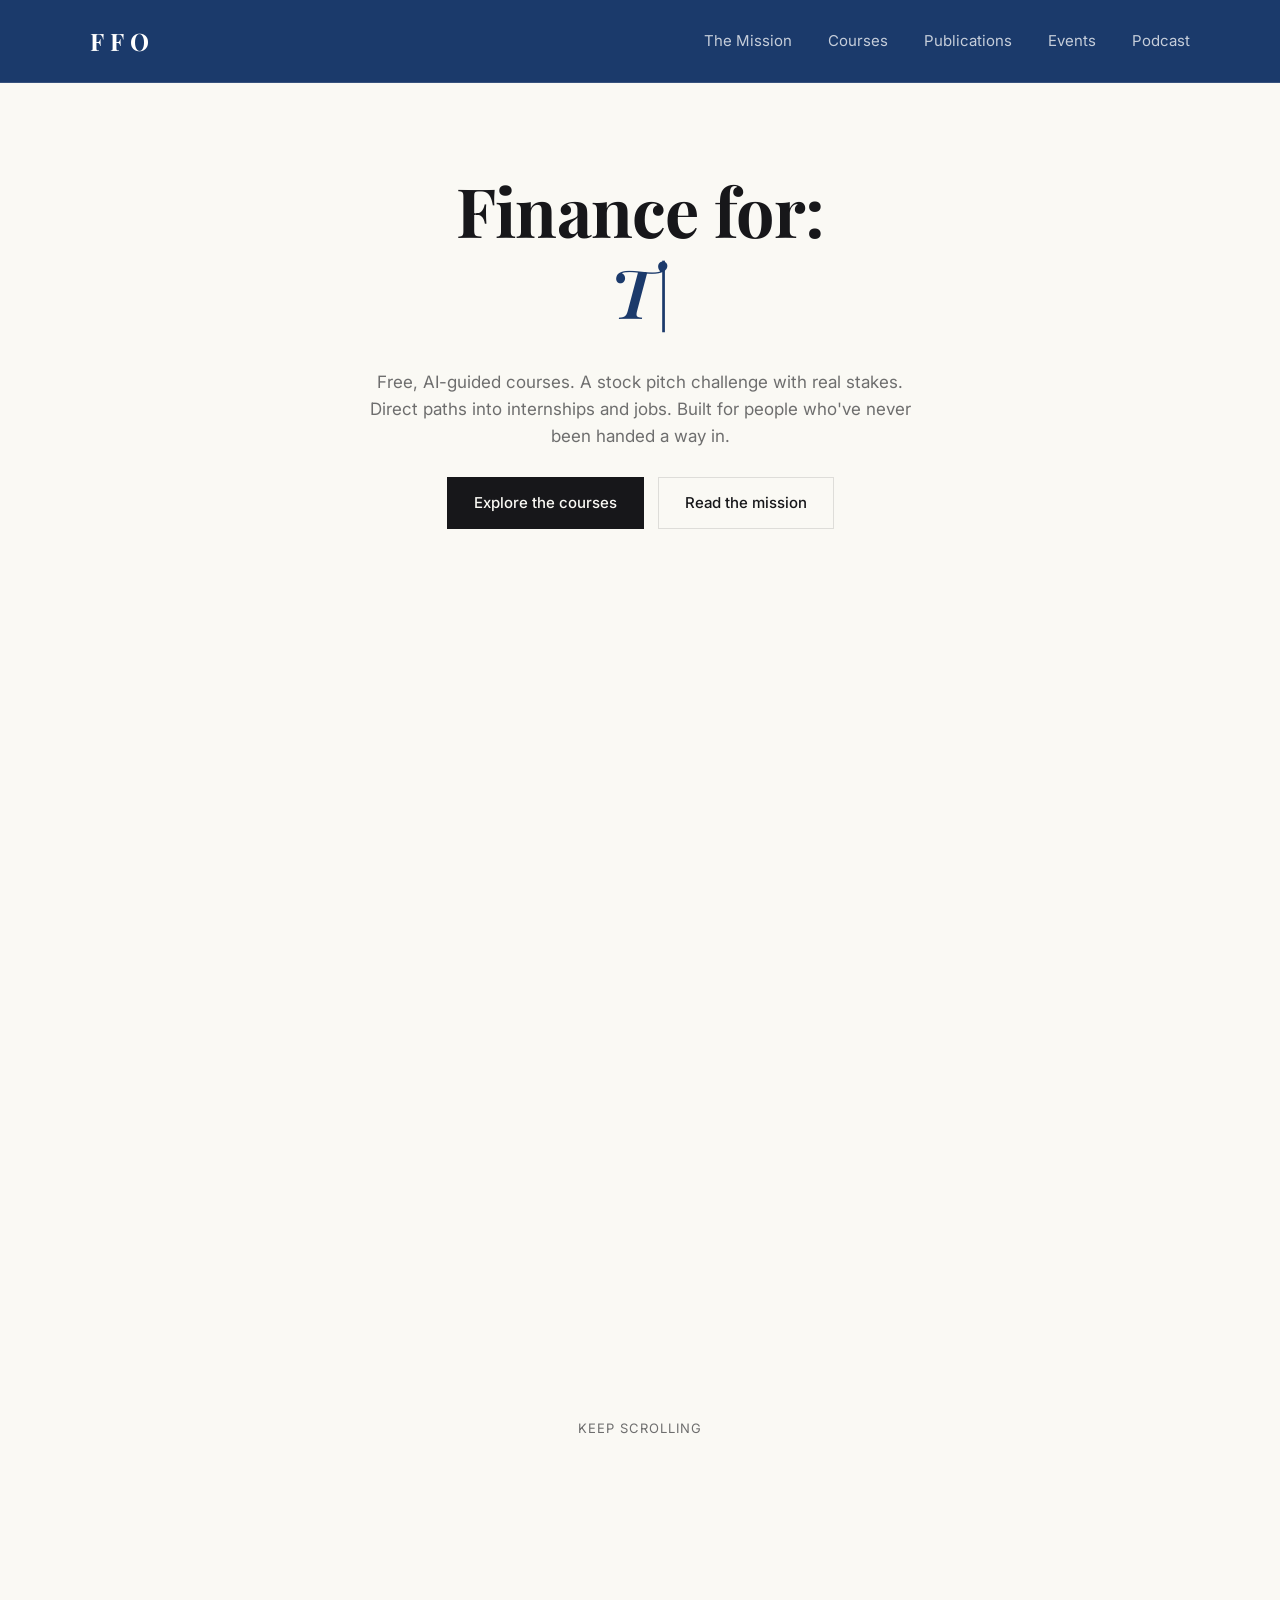
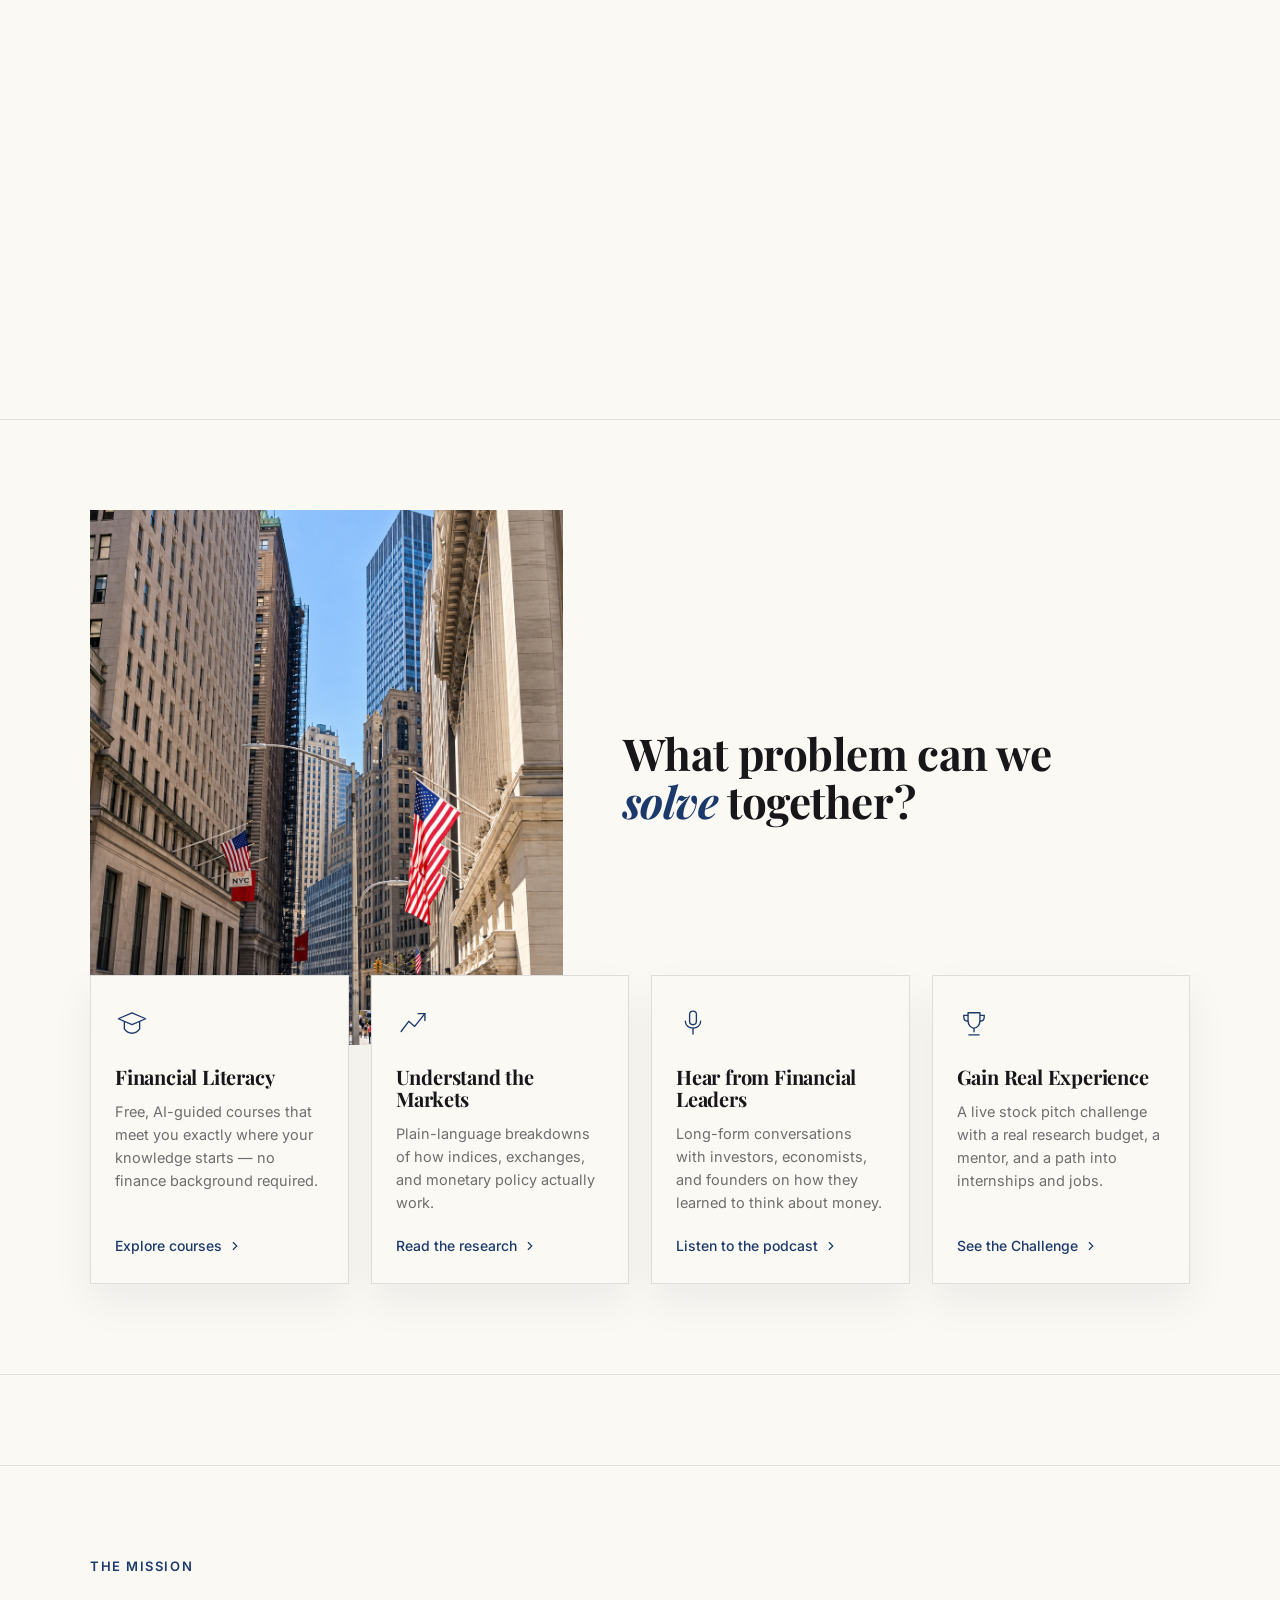
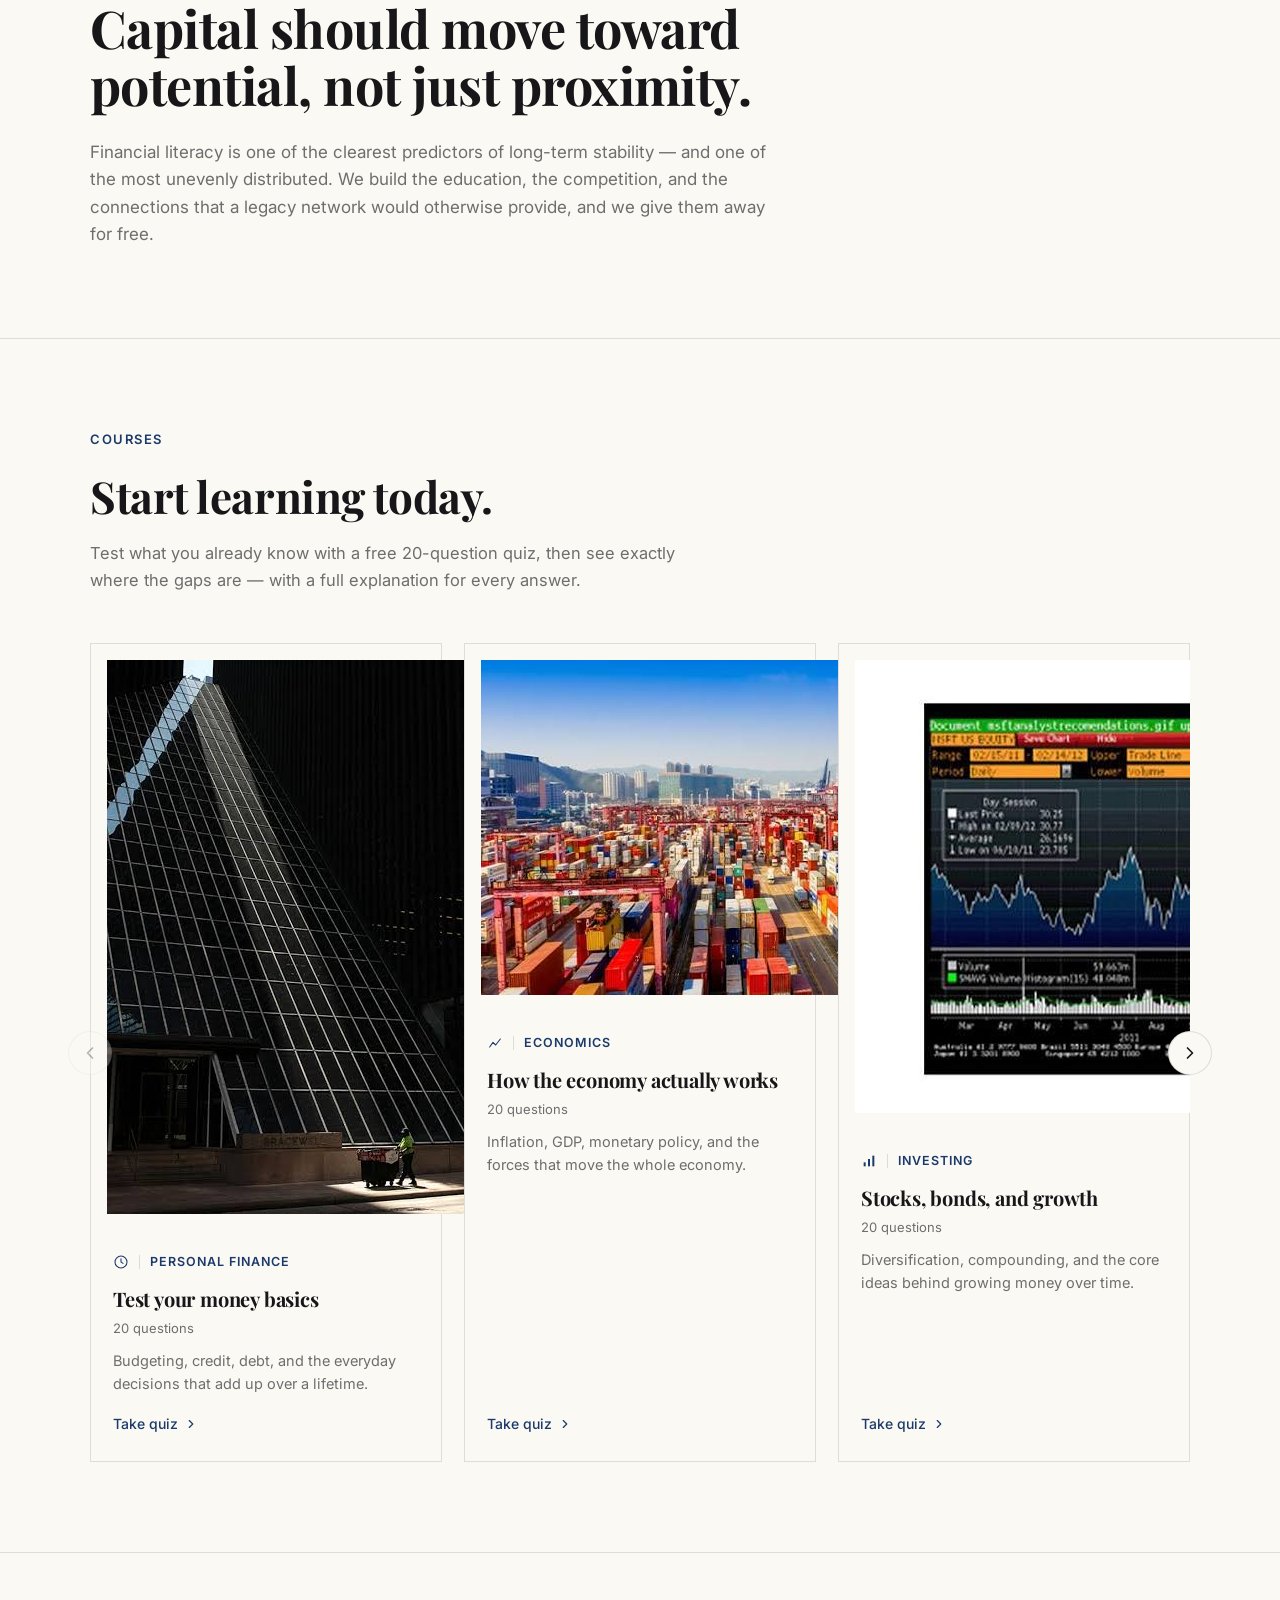
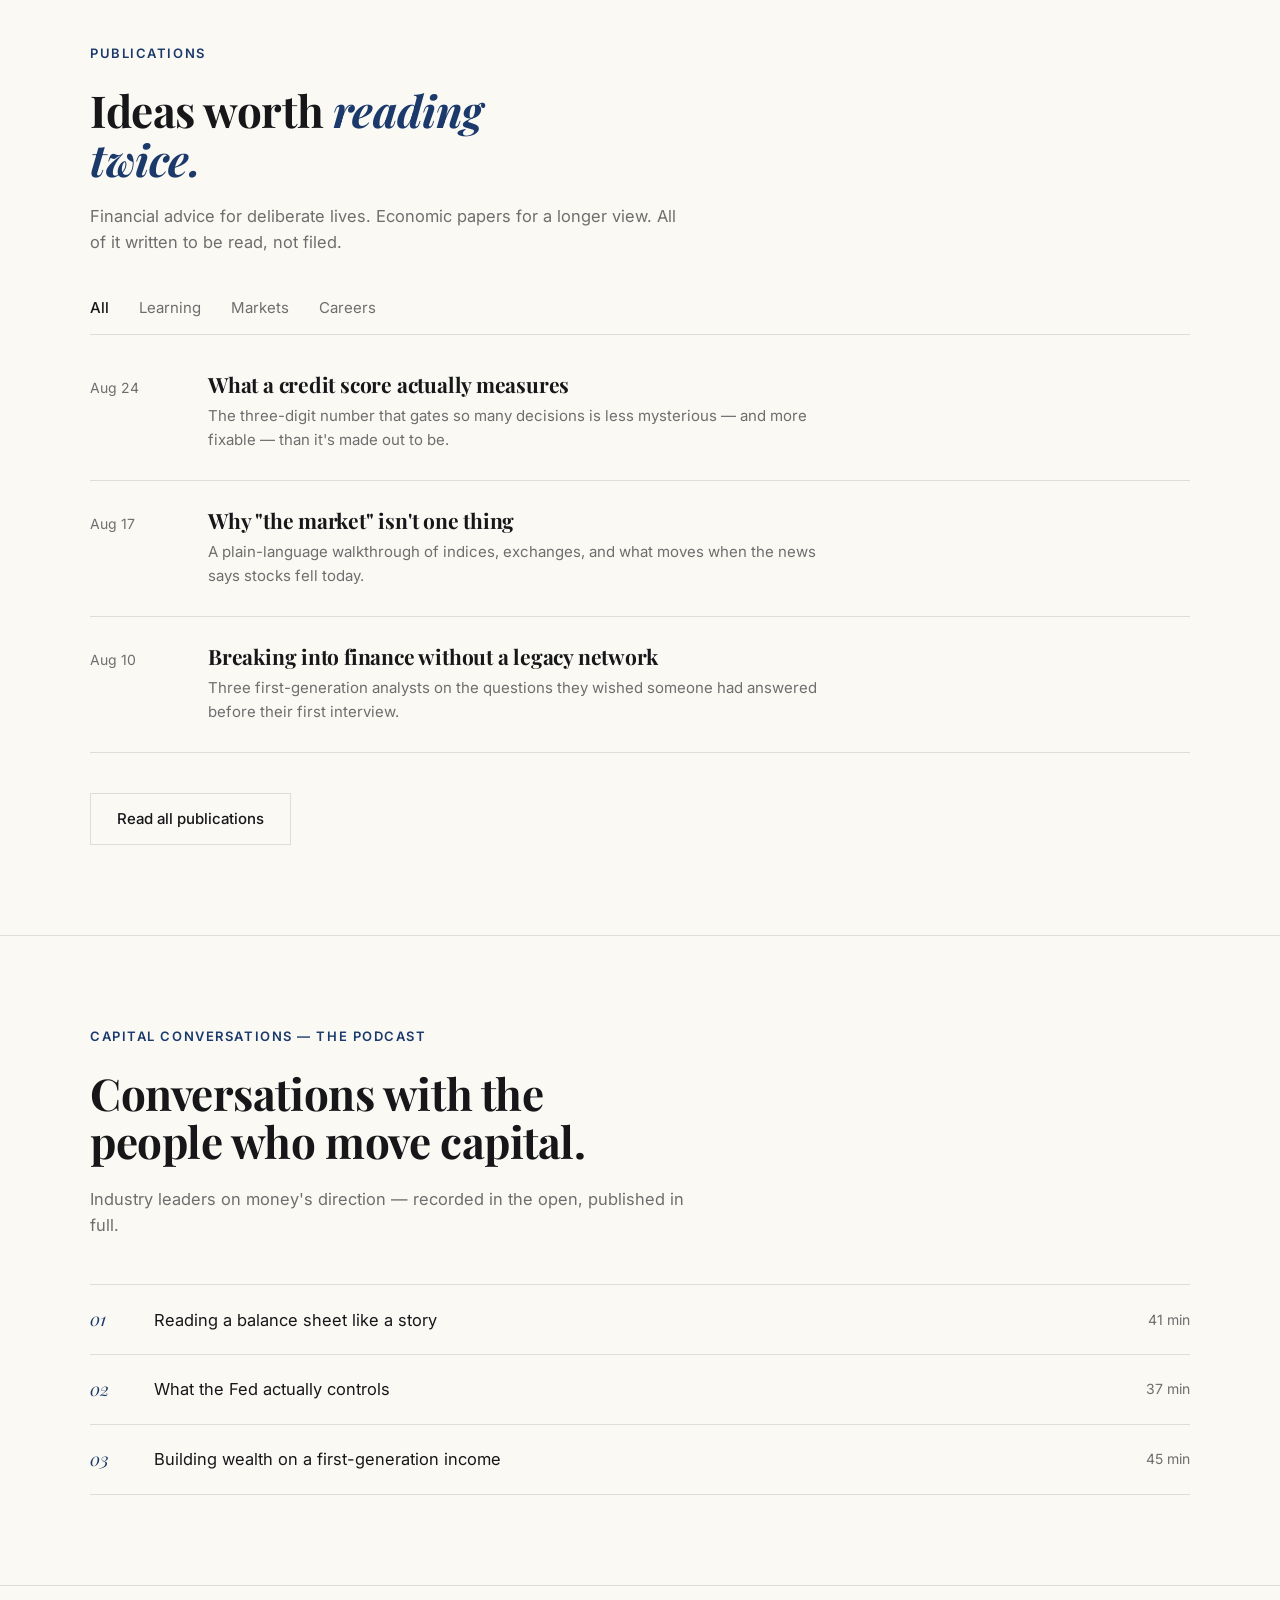
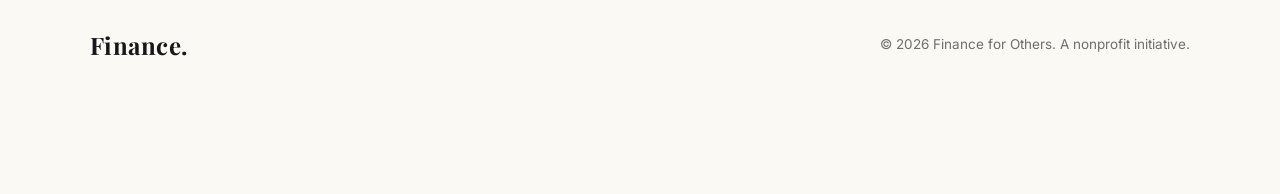
==== commit 2a974ccc: "Update index.html" ====
--- a/index.html
+++ b/index.html
@@ -227,8 +227,8 @@
           </div>
 
           <div class="quiz-card">
-            <div class="quiz-card-image quiz-card-image--invest" aria-hidden="true">
-              <span class="quiz-card-image-note">Photo coming soon</span>
+            <div class="quiz-card-image">
+              <img src="quiz-investing.jpg" alt="" loading="lazy">
             </div>
             <div class="quiz-card-body">
               <span class="quiz-card-tag">
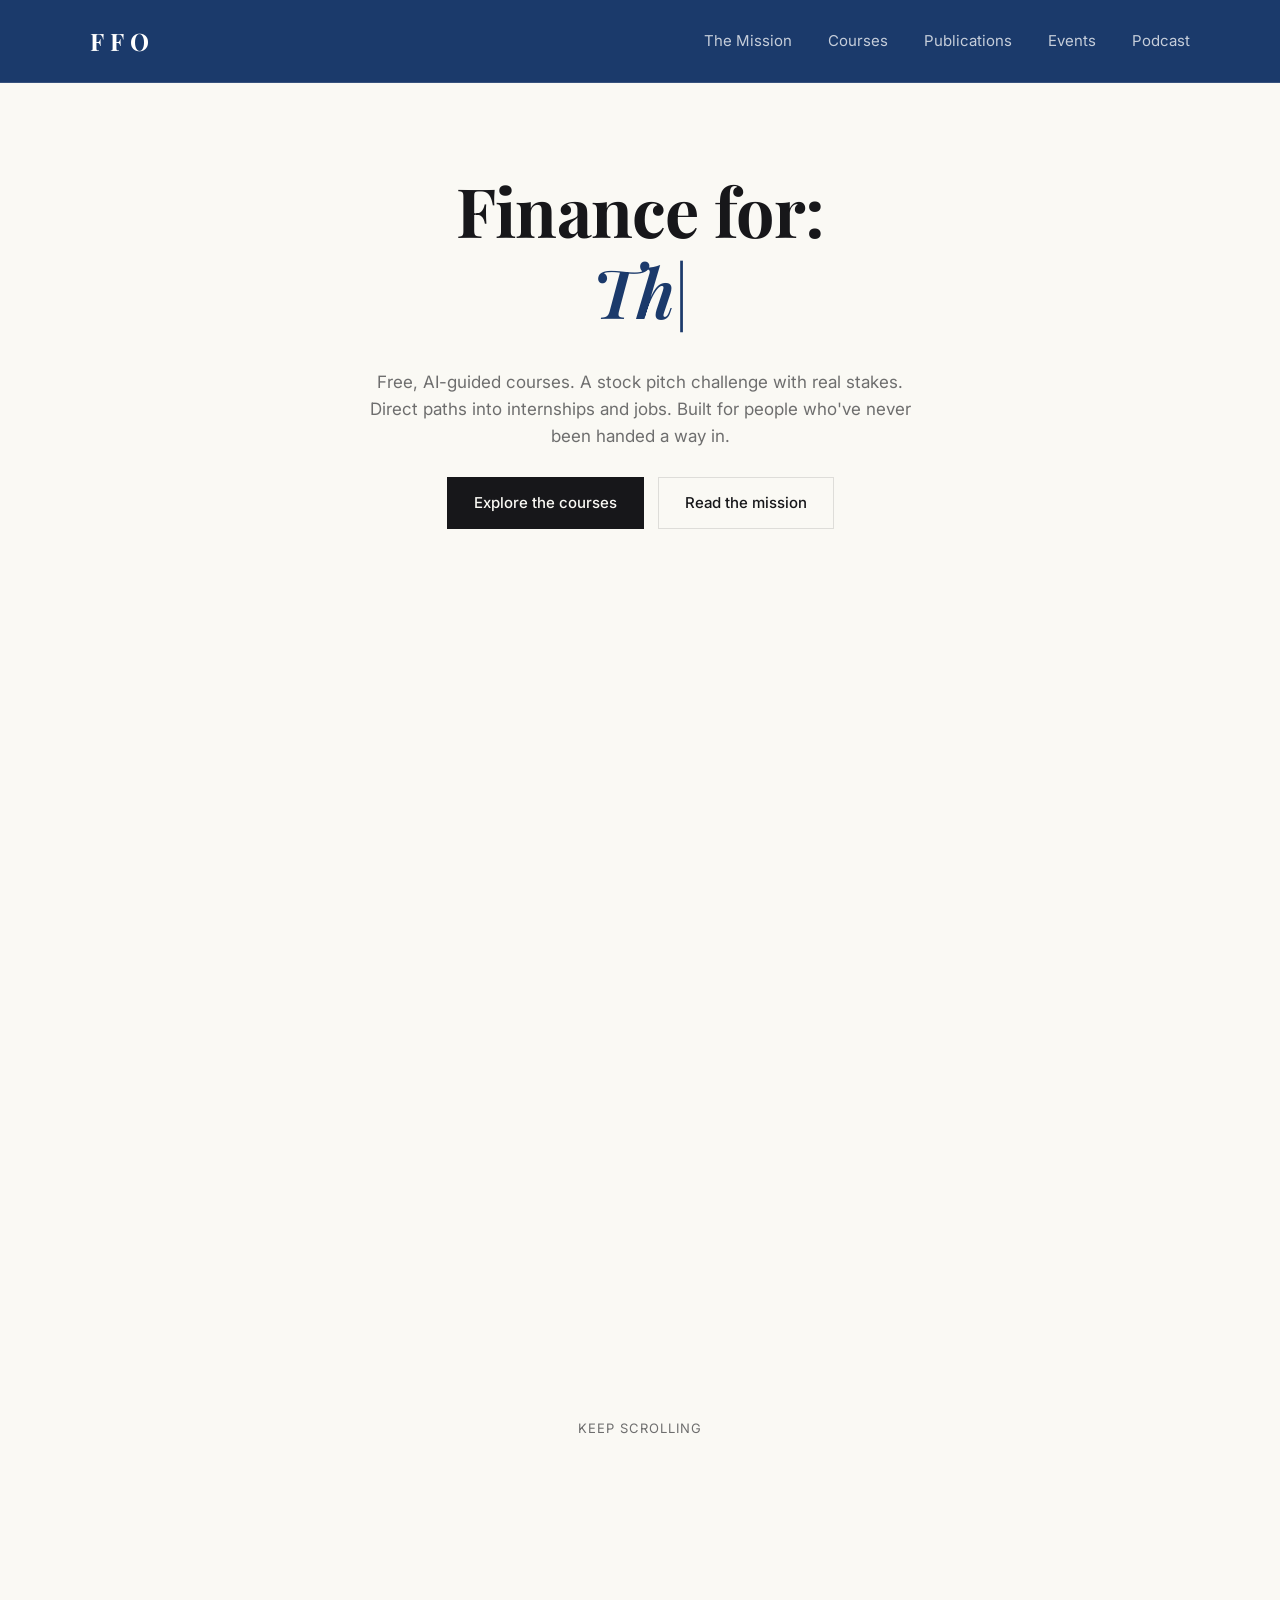
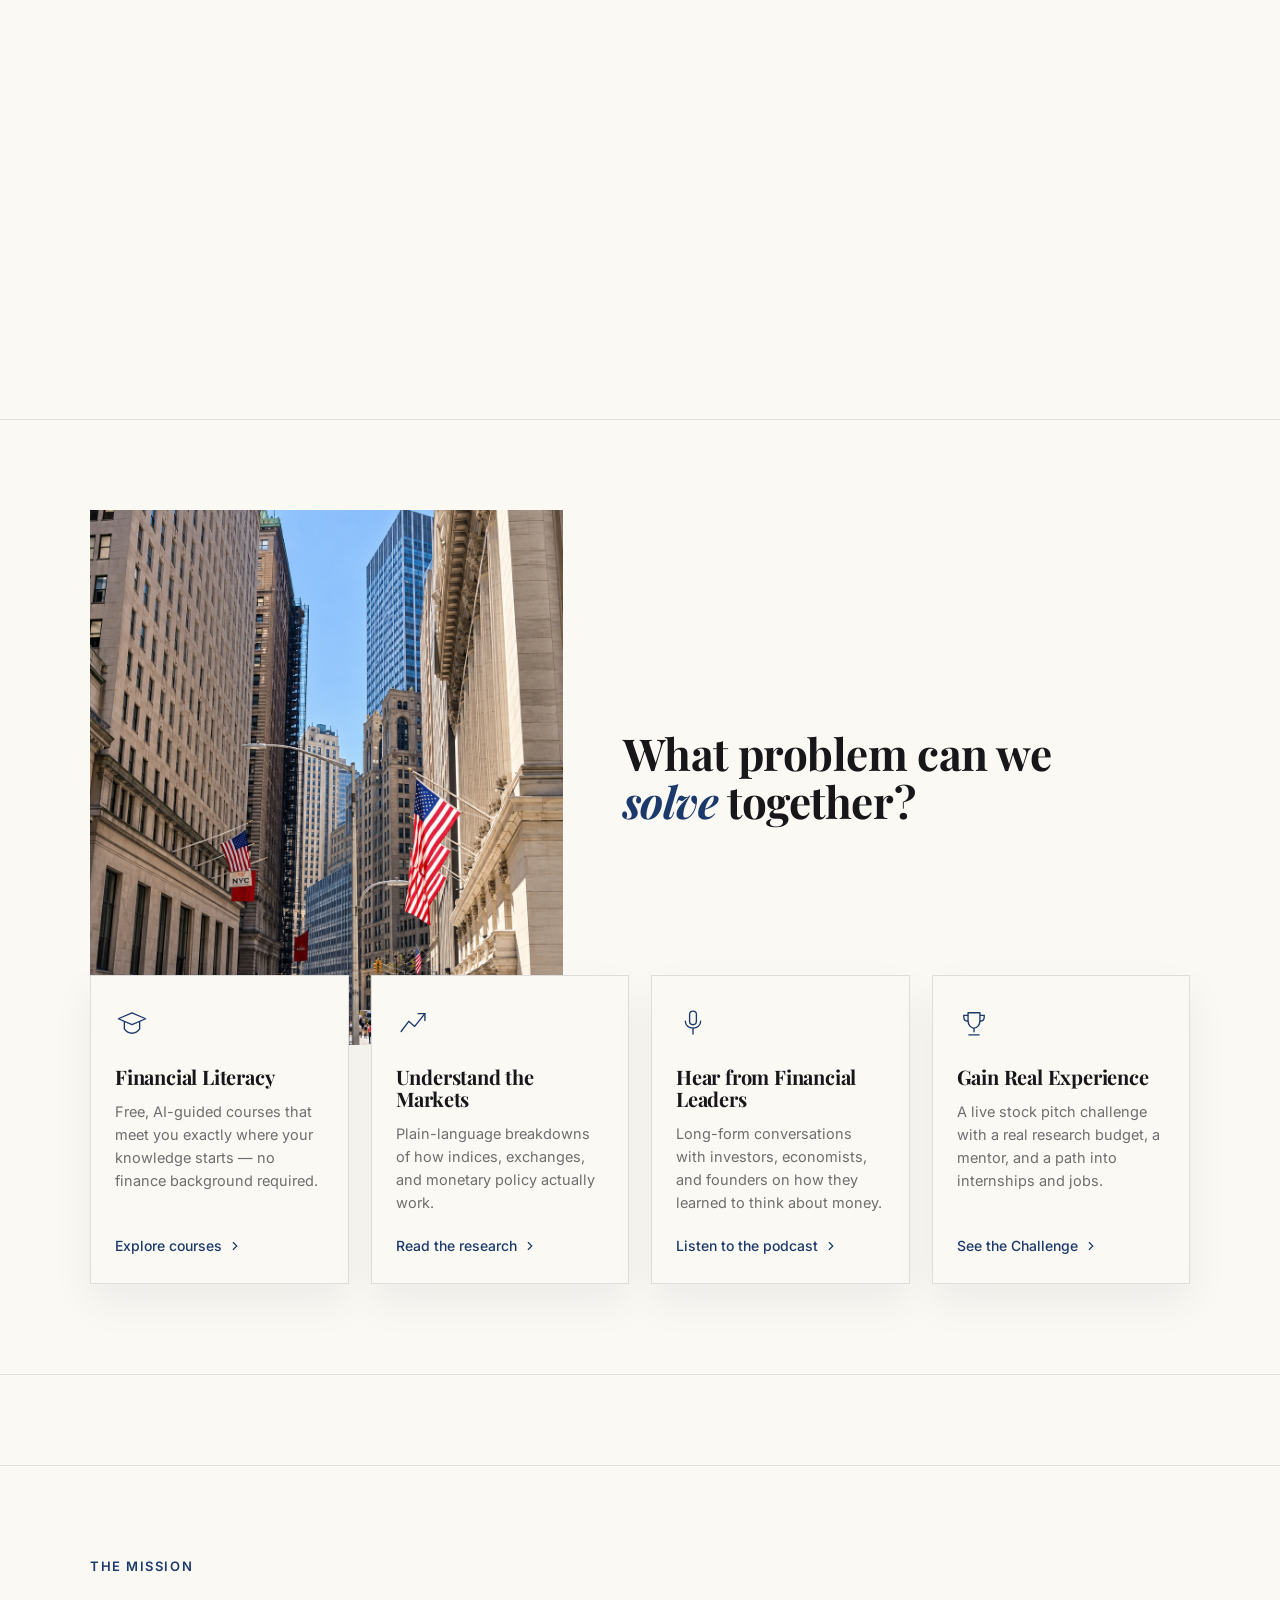
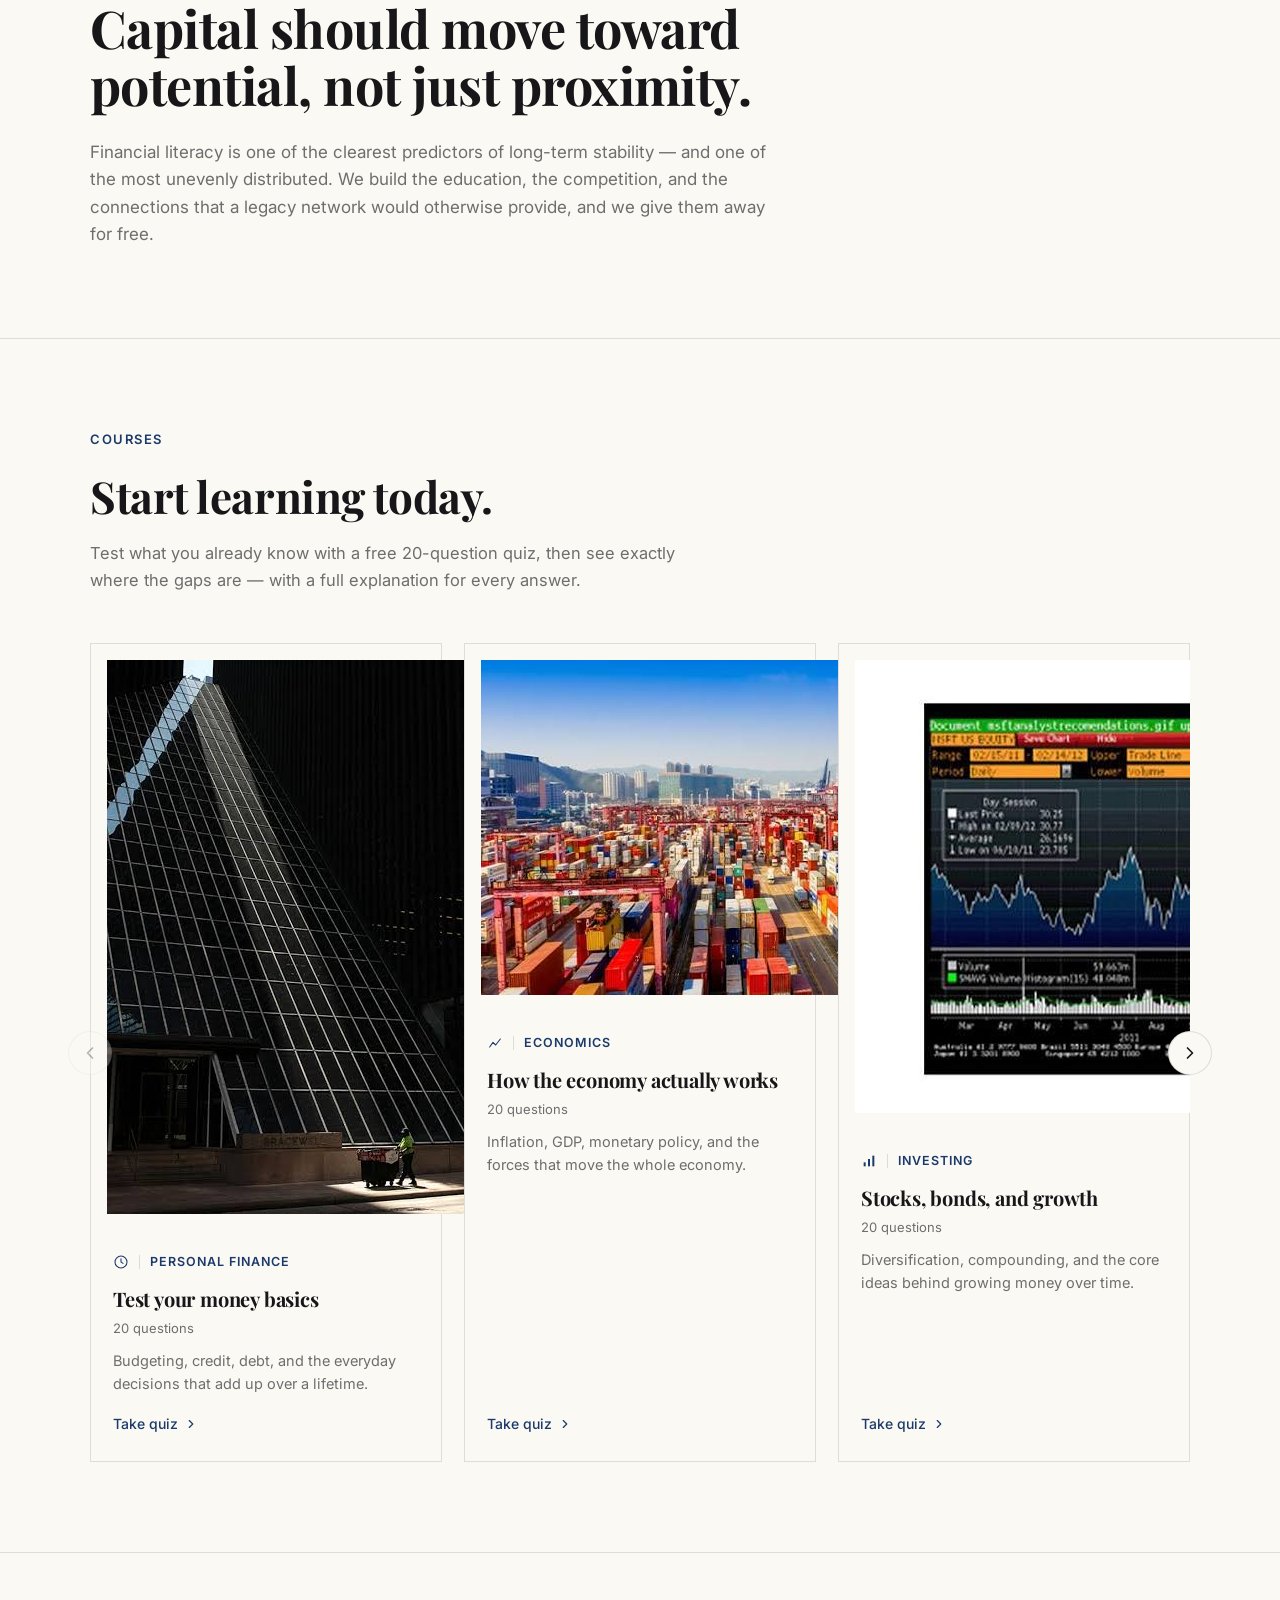
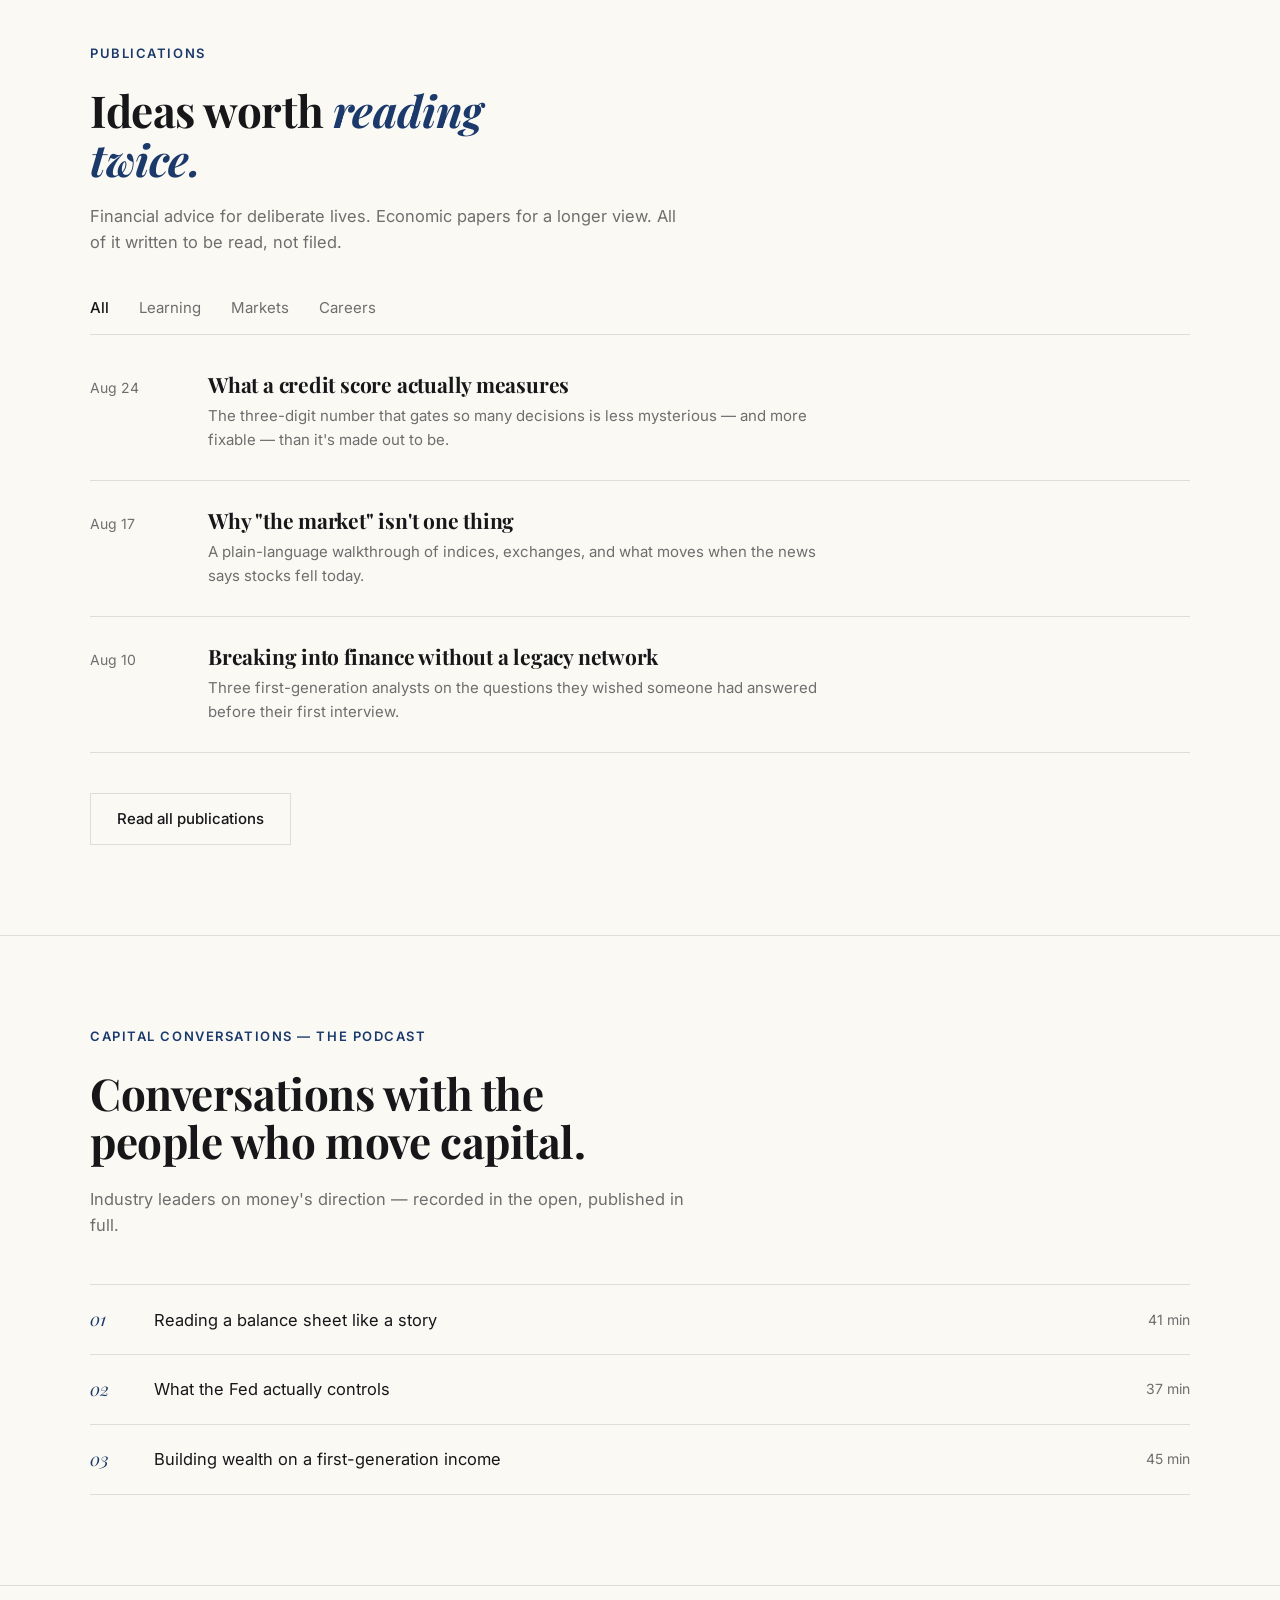
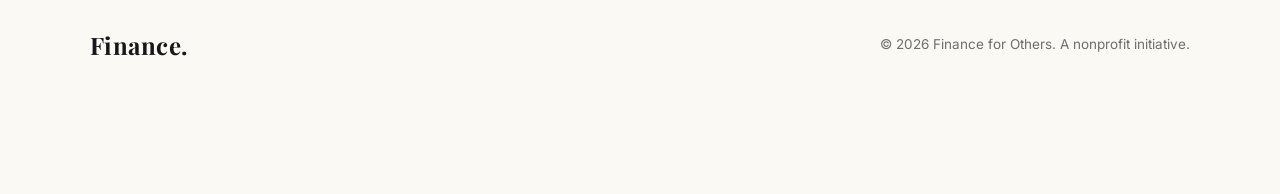
==== commit 1b43bba7: "Update index.html" ====
--- a/index.html
+++ b/index.html
@@ -244,8 +244,8 @@
           </div>
 
           <div class="quiz-card">
-            <div class="quiz-card-image quiz-card-image--energy" aria-hidden="true">
-              <span class="quiz-card-image-note">Photo coming soon</span>
+            <div class="quiz-card-image">
+              <img src="quiz-energy.jpg" alt="" loading="lazy">
             </div>
             <div class="quiz-card-body">
               <span class="quiz-card-tag">
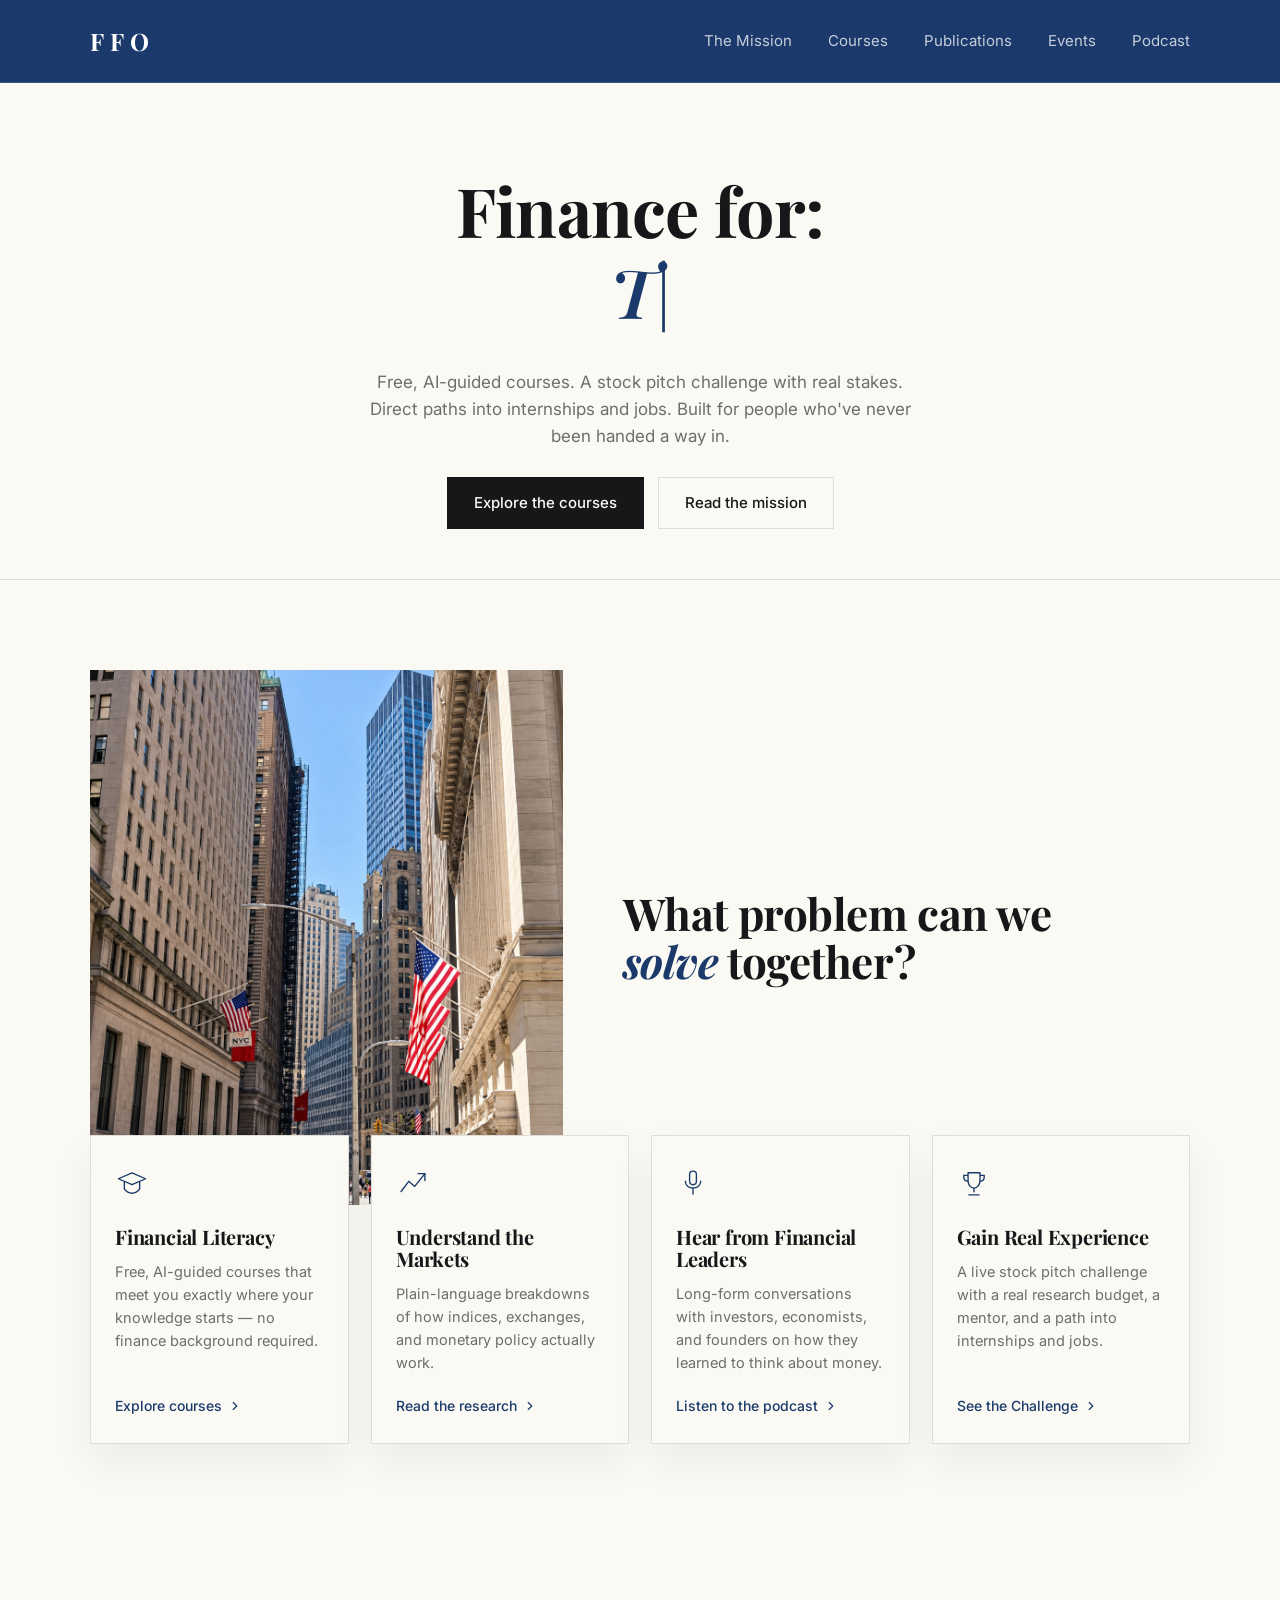
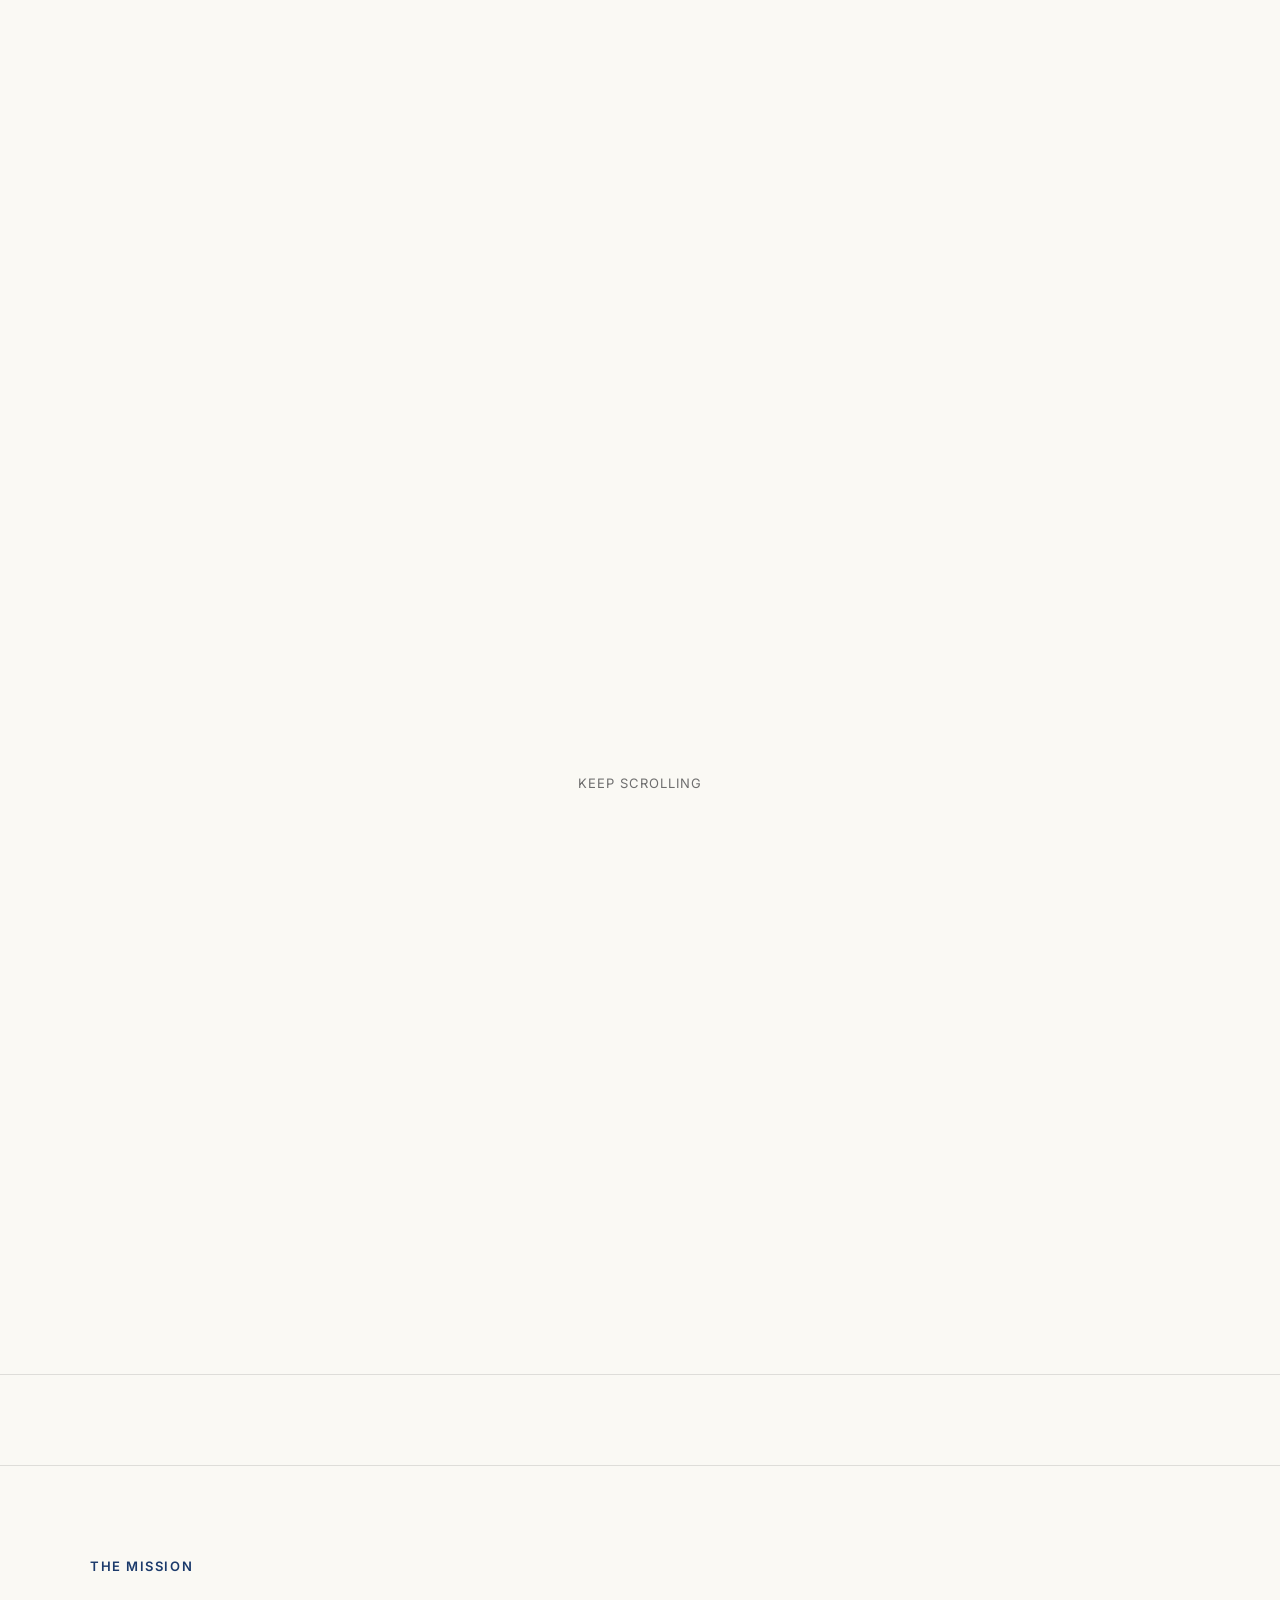
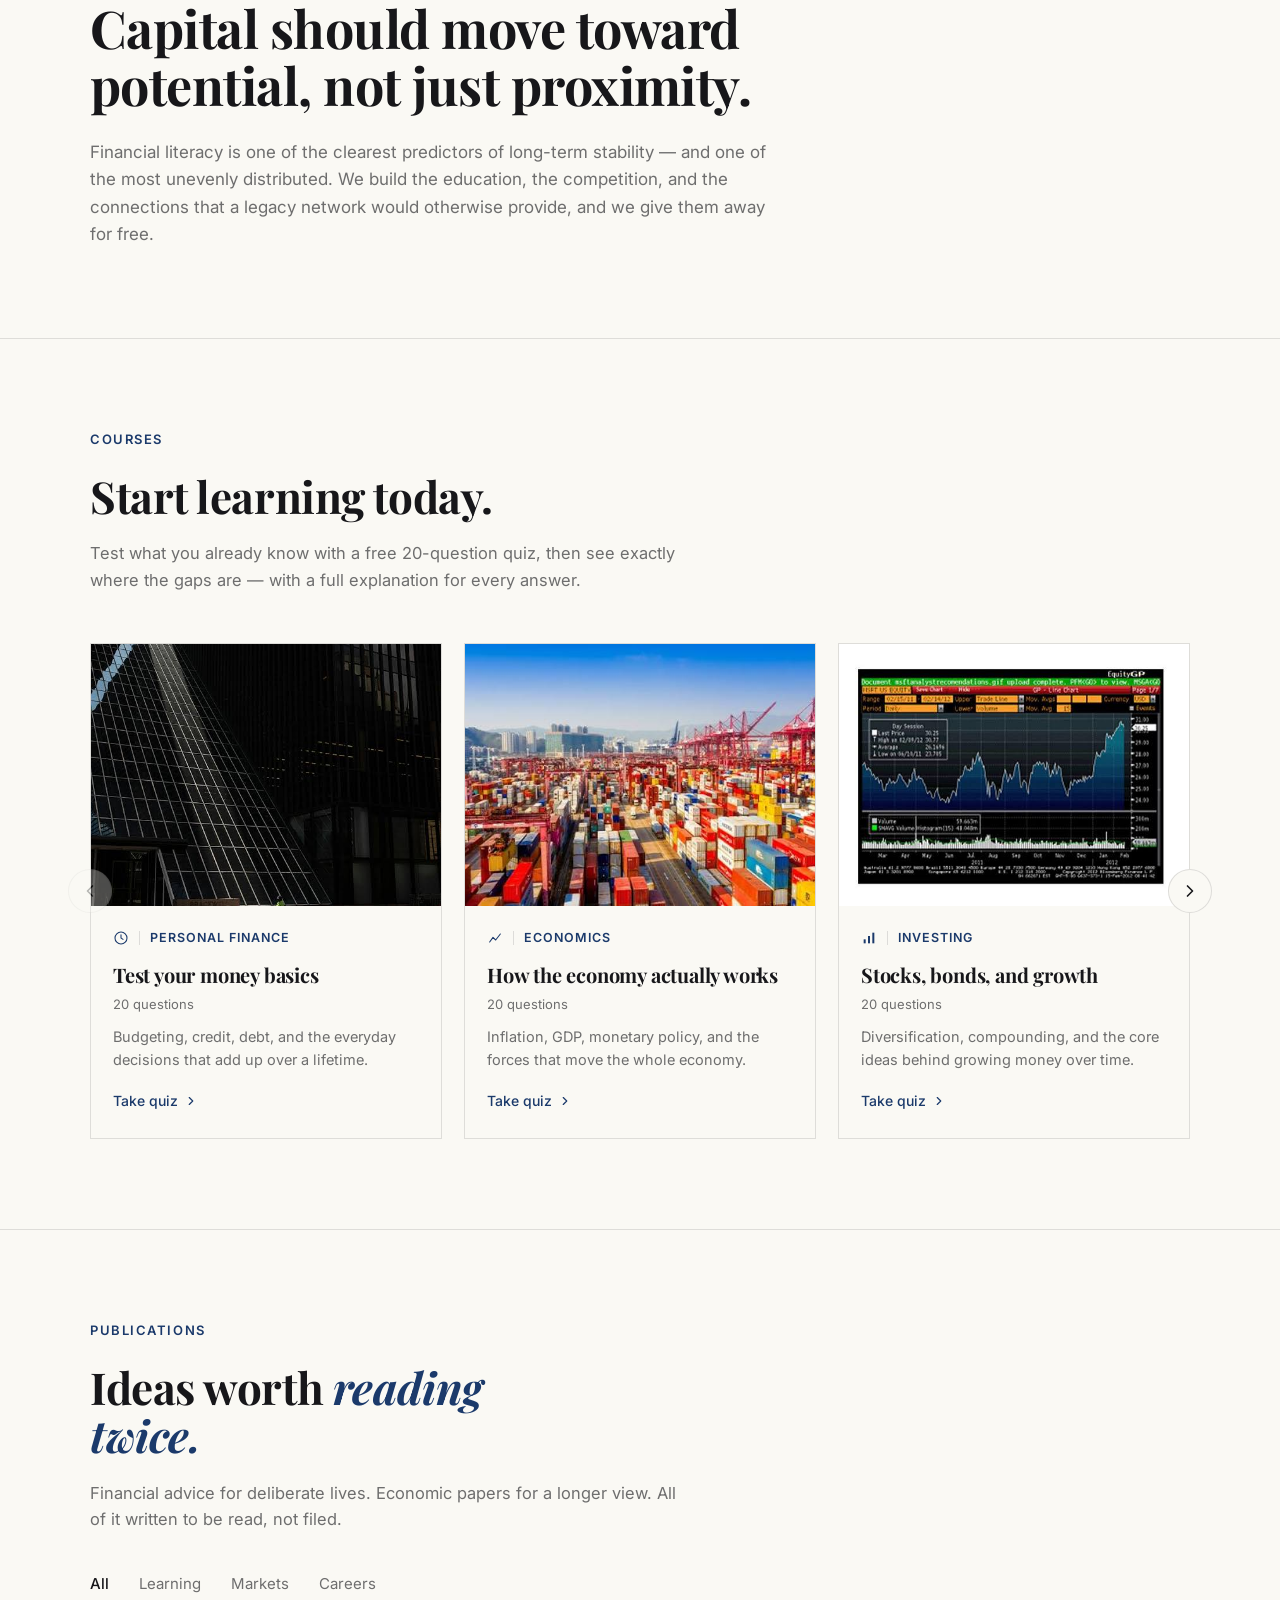
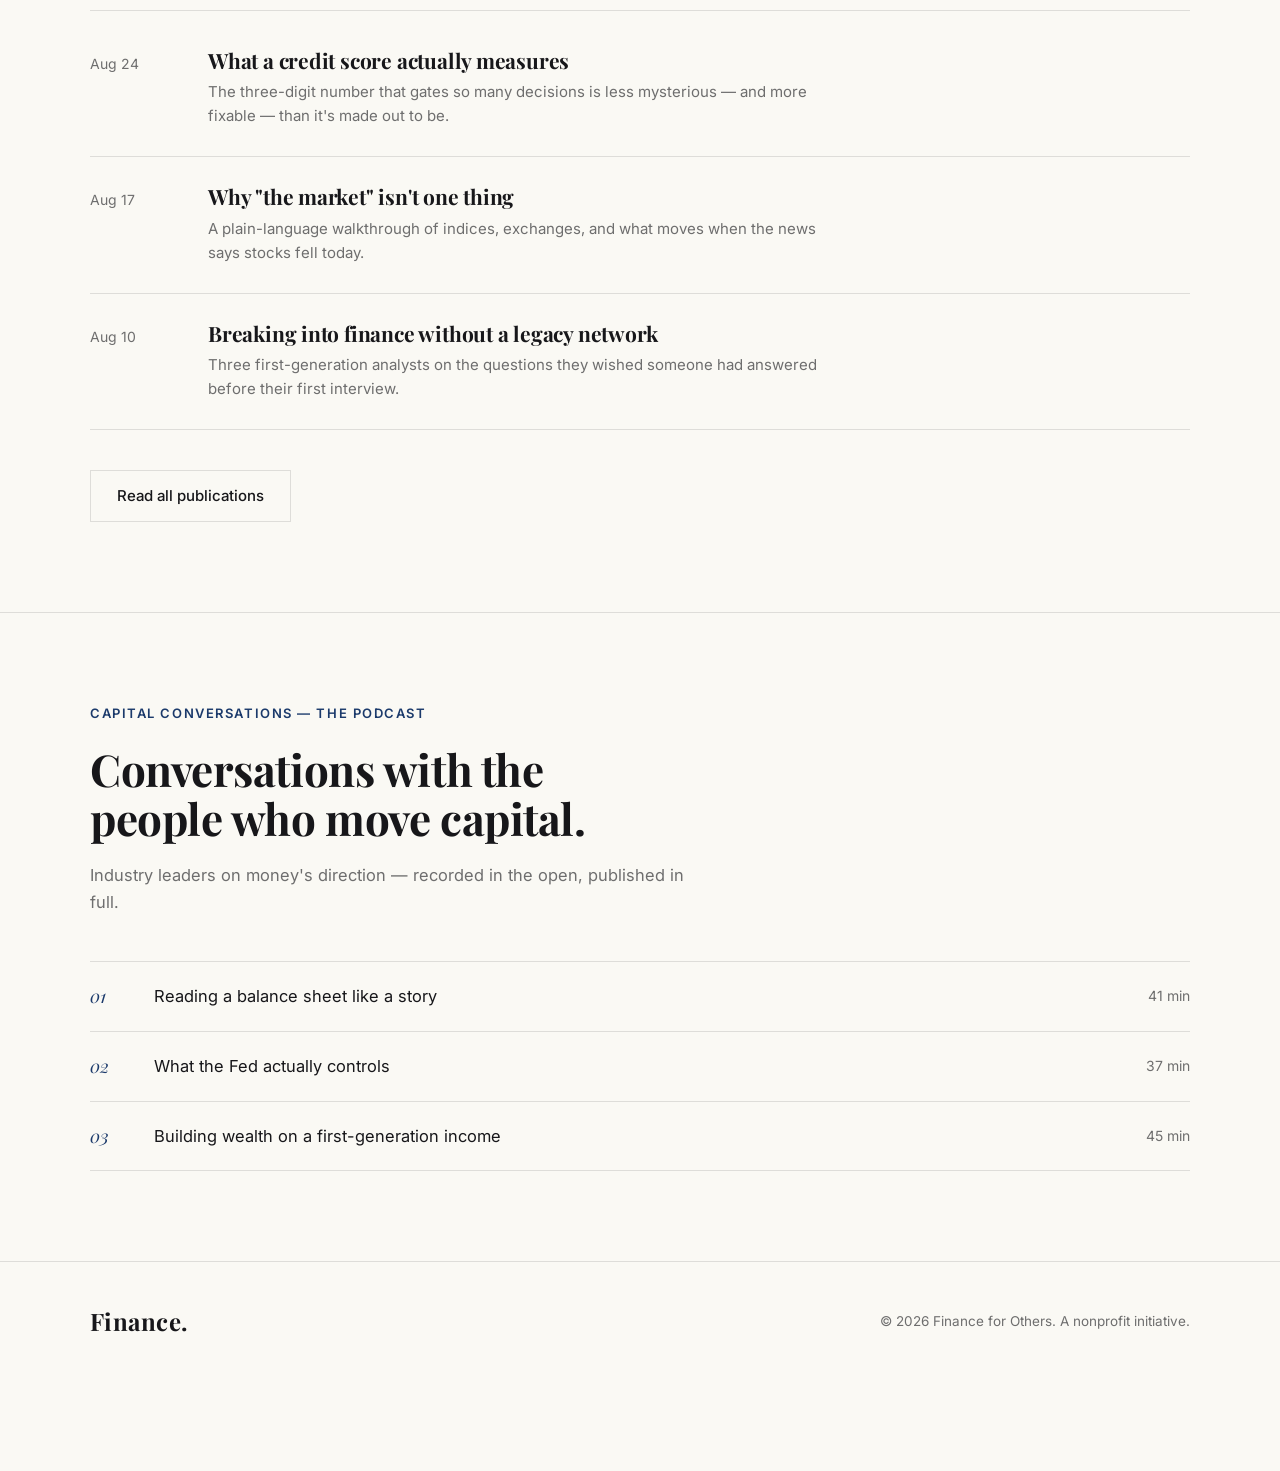
==== commit 35bc3e18: "Move problem section before market chart" ====
--- a/index.html
+++ b/index.html
@@ -38,6 +38,73 @@
     <div class="hero-actions">
       <a href="#programs" class="btn btn-dark">Explore the courses</a>
       <a href="#mission" class="btn btn-ghost">Read the mission</a>
+    </div>
+  </div>
+</section>
+
+<section class="solve">
+  <div class="wrap solve-top">
+    <div class="solve-illustration" aria-hidden="true">
+      <img src="wall-street.jpg" alt="" loading="lazy">
+    </div>
+    <div class="solve-copy">
+      <h2 class="section-headline solve-headline">What problem can we <em>solve</em> together?</h2>
+    </div>
+  </div>
+
+  <div class="wrap">
+    <div class="solve-cards">
+      <a class="solve-card" href="#programs">
+        <span class="solve-icon">
+          <svg viewBox="0 0 40 40" fill="none" xmlns="http://www.w3.org/2000/svg">
+            <path d="M20 8L36 15L20 22L4 15L20 8Z" stroke="var(--navy)" stroke-width="1.6" stroke-linejoin="round"/>
+            <path d="M11 18V27C11 27 14.5 32 20 32C25.5 32 29 27 29 27V18" stroke="var(--navy)" stroke-width="1.6"/>
+          </svg>
+        </span>
+        <h3>Financial Literacy</h3>
+        <p>Free, AI-guided courses that meet you exactly where your knowledge starts — no finance background required.</p>
+        <span class="solve-link">Explore courses <svg width="14" height="14" viewBox="0 0 24 24" fill="none"><path d="M9 6L15 12L9 18" stroke="currentColor" stroke-width="2" stroke-linecap="round" stroke-linejoin="round"/></svg></span>
+      </a>
+
+      <a class="solve-card" href="publications.html?category=Markets">
+        <span class="solve-icon">
+          <svg viewBox="0 0 40 40" fill="none" xmlns="http://www.w3.org/2000/svg">
+            <path d="M6 30L15 18L22 24L34 9" stroke="var(--navy)" stroke-width="1.6" stroke-linecap="round" stroke-linejoin="round"/>
+            <path d="M26 9H34V17" stroke="var(--navy)" stroke-width="1.6" stroke-linecap="round" stroke-linejoin="round"/>
+          </svg>
+        </span>
+        <h3>Understand the Markets</h3>
+        <p>Plain-language breakdowns of how indices, exchanges, and monetary policy actually work.</p>
+        <span class="solve-link">Read the research <svg width="14" height="14" viewBox="0 0 24 24" fill="none"><path d="M9 6L15 12L9 18" stroke="currentColor" stroke-width="2" stroke-linecap="round" stroke-linejoin="round"/></svg></span>
+      </a>
+
+      <a class="solve-card" href="#podcast">
+        <span class="solve-icon">
+          <svg viewBox="0 0 40 40" fill="none" xmlns="http://www.w3.org/2000/svg">
+            <rect x="16" y="6" width="8" height="16" rx="4" stroke="var(--navy)" stroke-width="1.6"/>
+            <path d="M11 18C11 23 15 26 20 26C25 26 29 23 29 18" stroke="var(--navy)" stroke-width="1.6" stroke-linecap="round"/>
+            <line x1="20" y1="26" x2="20" y2="33" stroke="var(--navy)" stroke-width="1.6" stroke-linecap="round"/>
+          </svg>
+        </span>
+        <h3>Hear from Financial Leaders</h3>
+        <p>Long-form conversations with investors, economists, and founders on how they learned to think about money.</p>
+        <span class="solve-link">Listen to the podcast <svg width="14" height="14" viewBox="0 0 24 24" fill="none"><path d="M9 6L15 12L9 18" stroke="currentColor" stroke-width="2" stroke-linecap="round" stroke-linejoin="round"/></svg></span>
+      </a>
+
+      <a class="solve-card" href="events.html">
+        <span class="solve-icon">
+          <svg viewBox="0 0 40 40" fill="none" xmlns="http://www.w3.org/2000/svg">
+            <path d="M13 8H27V17C27 22 24 26 20 26C16 26 13 22 13 17V8Z" stroke="var(--navy)" stroke-width="1.6" stroke-linejoin="round"/>
+            <path d="M13 11H8V13C8 16 10 18 13 18" stroke="var(--navy)" stroke-width="1.6"/>
+            <path d="M27 11H32V13C32 16 30 18 27 18" stroke="var(--navy)" stroke-width="1.6"/>
+            <line x1="20" y1="26" x2="20" y2="31" stroke="var(--navy)" stroke-width="1.6"/>
+            <line x1="14" y1="34" x2="26" y2="34" stroke="var(--navy)" stroke-width="1.6" stroke-linecap="round"/>
+          </svg>
+        </span>
+        <h3>Gain Real Experience</h3>
+        <p>A live stock pitch challenge with a real research budget, a mentor, and a path into internships and jobs.</p>
+        <span class="solve-link">See the Challenge <svg width="14" height="14" viewBox="0 0 24 24" fill="none"><path d="M9 6L15 12L9 18" stroke="currentColor" stroke-width="2" stroke-linecap="round" stroke-linejoin="round"/></svg></span>
+      </a>
     </div>
   </div>
 </section>
@@ -105,73 +172,6 @@
   </div>
 </section>
 
-<section class="solve">
-  <div class="wrap solve-top">
-        <div class="solve-illustration" aria-hidden="true">
-      <img src="wall-street.jpg" alt="" loading="lazy">
-    </div>
-    <div class="solve-copy">
-      <h2 class="section-headline solve-headline">What problem can we <em>solve</em> together?</h2>
-    </div>
-  </div>
-
-  <div class="wrap">
-    <div class="solve-cards">
-      <a class="solve-card" href="#programs">
-        <span class="solve-icon">
-          <svg viewBox="0 0 40 40" fill="none" xmlns="http://www.w3.org/2000/svg">
-            <path d="M20 8L36 15L20 22L4 15L20 8Z" stroke="var(--navy)" stroke-width="1.6" stroke-linejoin="round"/>
-            <path d="M11 18V27C11 27 14.5 32 20 32C25.5 32 29 27 29 27V18" stroke="var(--navy)" stroke-width="1.6"/>
-          </svg>
-        </span>
-        <h3>Financial Literacy</h3>
-        <p>Free, AI-guided courses that meet you exactly where your knowledge starts — no finance background required.</p>
-        <span class="solve-link">Explore courses <svg width="14" height="14" viewBox="0 0 24 24" fill="none"><path d="M9 6L15 12L9 18" stroke="currentColor" stroke-width="2" stroke-linecap="round" stroke-linejoin="round"/></svg></span>
-      </a>
-
-      <a class="solve-card" href="publications.html?category=Markets">
-        <span class="solve-icon">
-          <svg viewBox="0 0 40 40" fill="none" xmlns="http://www.w3.org/2000/svg">
-            <path d="M6 30L15 18L22 24L34 9" stroke="var(--navy)" stroke-width="1.6" stroke-linecap="round" stroke-linejoin="round"/>
-            <path d="M26 9H34V17" stroke="var(--navy)" stroke-width="1.6" stroke-linecap="round" stroke-linejoin="round"/>
-          </svg>
-        </span>
-        <h3>Understand the Markets</h3>
-        <p>Plain-language breakdowns of how indices, exchanges, and monetary policy actually work.</p>
-        <span class="solve-link">Read the research <svg width="14" height="14" viewBox="0 0 24 24" fill="none"><path d="M9 6L15 12L9 18" stroke="currentColor" stroke-width="2" stroke-linecap="round" stroke-linejoin="round"/></svg></span>
-      </a>
-
-      <a class="solve-card" href="#podcast">
-        <span class="solve-icon">
-          <svg viewBox="0 0 40 40" fill="none" xmlns="http://www.w3.org/2000/svg">
-            <rect x="16" y="6" width="8" height="16" rx="4" stroke="var(--navy)" stroke-width="1.6"/>
-            <path d="M11 18C11 23 15 26 20 26C25 26 29 23 29 18" stroke="var(--navy)" stroke-width="1.6" stroke-linecap="round"/>
-            <line x1="20" y1="26" x2="20" y2="33" stroke="var(--navy)" stroke-width="1.6" stroke-linecap="round"/>
-          </svg>
-        </span>
-        <h3>Hear from Financial Leaders</h3>
-        <p>Long-form conversations with investors, economists, and founders on how they learned to think about money.</p>
-        <span class="solve-link">Listen to the podcast <svg width="14" height="14" viewBox="0 0 24 24" fill="none"><path d="M9 6L15 12L9 18" stroke="currentColor" stroke-width="2" stroke-linecap="round" stroke-linejoin="round"/></svg></span>
-      </a>
-
-      <a class="solve-card" href="events.html">
-        <span class="solve-icon">
-          <svg viewBox="0 0 40 40" fill="none" xmlns="http://www.w3.org/2000/svg">
-            <path d="M13 8H27V17C27 22 24 26 20 26C16 26 13 22 13 17V8Z" stroke="var(--navy)" stroke-width="1.6" stroke-linejoin="round"/>
-            <path d="M13 11H8V13C8 16 10 18 13 18" stroke="var(--navy)" stroke-width="1.6"/>
-            <path d="M27 11H32V13C32 16 30 18 27 18" stroke="var(--navy)" stroke-width="1.6"/>
-            <line x1="20" y1="26" x2="20" y2="31" stroke="var(--navy)" stroke-width="1.6"/>
-            <line x1="14" y1="34" x2="26" y2="34" stroke="var(--navy)" stroke-width="1.6" stroke-linecap="round"/>
-          </svg>
-        </span>
-        <h3>Gain Real Experience</h3>
-        <p>A live stock pitch challenge with a real research budget, a mentor, and a path into internships and jobs.</p>
-        <span class="solve-link">See the Challenge <svg width="14" height="14" viewBox="0 0 24 24" fill="none"><path d="M9 6L15 12L9 18" stroke="currentColor" stroke-width="2" stroke-linecap="round" stroke-linejoin="round"/></svg></span>
-      </a>
-    </div>
-  </div>
-</section>
-
 <section class="mission" id="mission">
 
 <section class="mission" id="mission">
--- a/styles.css
+++ b/styles.css
@@ -44,6 +44,7 @@
   color: var(--navy);
 }
 
+/* Eyebrow label */
 .eyebrow {
   display: block;
   font-family: var(--font-sans);
@@ -55,6 +56,7 @@
   margin-bottom: 22px;
 }
 
+/* Buttons */
 .btn {
   display: inline-block;
   font-family: var(--font-sans);
@@ -273,6 +275,7 @@
 @media (max-width: 560px) {
   .solve-cards { grid-template-columns: 1fr; }
 }
+
 /* Mission */
 .mission { padding: 90px 0; border-top: 1px solid var(--line); }
 .mission-headline { font-size: clamp(32px, 4.4vw, 52px); max-width: 20ch; }
@@ -324,9 +327,14 @@
 }
 .quiz-card-image {
   aspect-ratio: 4 / 3;
-  display: flex;
-  align-items: flex-end;
-  padding: 16px;
+  overflow: hidden;
+}
+.quiz-card-image img {
+  width: 100%;
+  height: 100%;
+  object-fit: cover;
+  object-position: center;
+  display: block;
 }
 .quiz-card-image--pf { background: linear-gradient(150deg, #1B3A6B, #0F2542); }
 .quiz-card-image--econ { background: linear-gradient(150deg, #2E4A32, #17281A); }
@@ -458,12 +466,33 @@
 
 .quiz-breakdown { margin-top: 40px; }
 .quiz-review { padding: 26px 0; border-bottom: 1px solid var(--line); }
+.quiz-review-heading { display: flex; align-items: flex-start; gap: 12px; }
+.quiz-review-status, .quiz-option-icon {
+  align-items: center;
+  display: inline-flex;
+  flex: 0 0 auto;
+  justify-content: center;
+}
+.quiz-review-status { width: 28px; height: 28px; border-radius: 50%; margin-top: 2px; }
+.quiz-review-status svg, .quiz-option-icon svg { width: 16px; height: 16px; fill: none; stroke: currentColor; stroke-linecap: round; stroke-linejoin: round; stroke-width: 2.5; }
+.quiz-review.is-correct .quiz-review-status { background: rgba(63, 122, 86, 0.14); color: var(--candle-up); }
+.quiz-review.is-incorrect .quiz-review-status { background: rgba(178, 58, 40, 0.13); color: var(--candle-down); }
+.quiz-review-label { margin: 0 0 2px; color: var(--gray); font-size: 12px; font-weight: 600; letter-spacing: 0.08em; text-transform: uppercase; }
 .quiz-review-q { font-family: var(--font-display); font-size: 17px; color: var(--ink); }
 .quiz-review-options { list-style: none; margin: 14px 0 0; padding: 0; display: flex; flex-direction: column; gap: 8px; }
-.quiz-review-options li { font-size: 15px; color: var(--gray); padding: 6px 10px; border: 1px solid var(--line); }
-.quiz-review-options li.correct-answer { border-color: var(--candle-up); color: var(--ink); font-weight: 500; }
-.quiz-review-options li.wrong-answer { border-color: var(--candle-down); color: var(--ink); }
+.quiz-review-options li { align-items: center; color: var(--gray); display: flex; font-size: 15px; gap: 8px; padding: 8px 10px; border: 1px solid var(--line); }
+.quiz-review-options li.correct-answer { background: rgba(63, 122, 86, 0.06); border-color: var(--candle-up); color: var(--ink); font-weight: 500; }
+.quiz-review-options li.wrong-answer { background: rgba(178, 58, 40, 0.05); border-color: var(--candle-down); color: var(--ink); }
+.quiz-option-icon { width: 18px; height: 18px; }
+.option-icon-correct { color: var(--candle-up); }
+.option-icon-wrong { color: var(--candle-down); }
+.quiz-answer-label { color: var(--gray); font-size: 12px; font-weight: 500; margin-left: auto; white-space: nowrap; }
 .quiz-review-explanation { margin-top: 14px; font-size: 14.5px; color: var(--gray); }
+
+@media (max-width: 520px) {
+  .quiz-review-options li { align-items: flex-start; }
+  .quiz-answer-label { margin-left: 0; padding-top: 2px; }
+}
 
 /* Insights */
 .insights { padding: 90px 0; border-top: 1px solid var(--line); }
